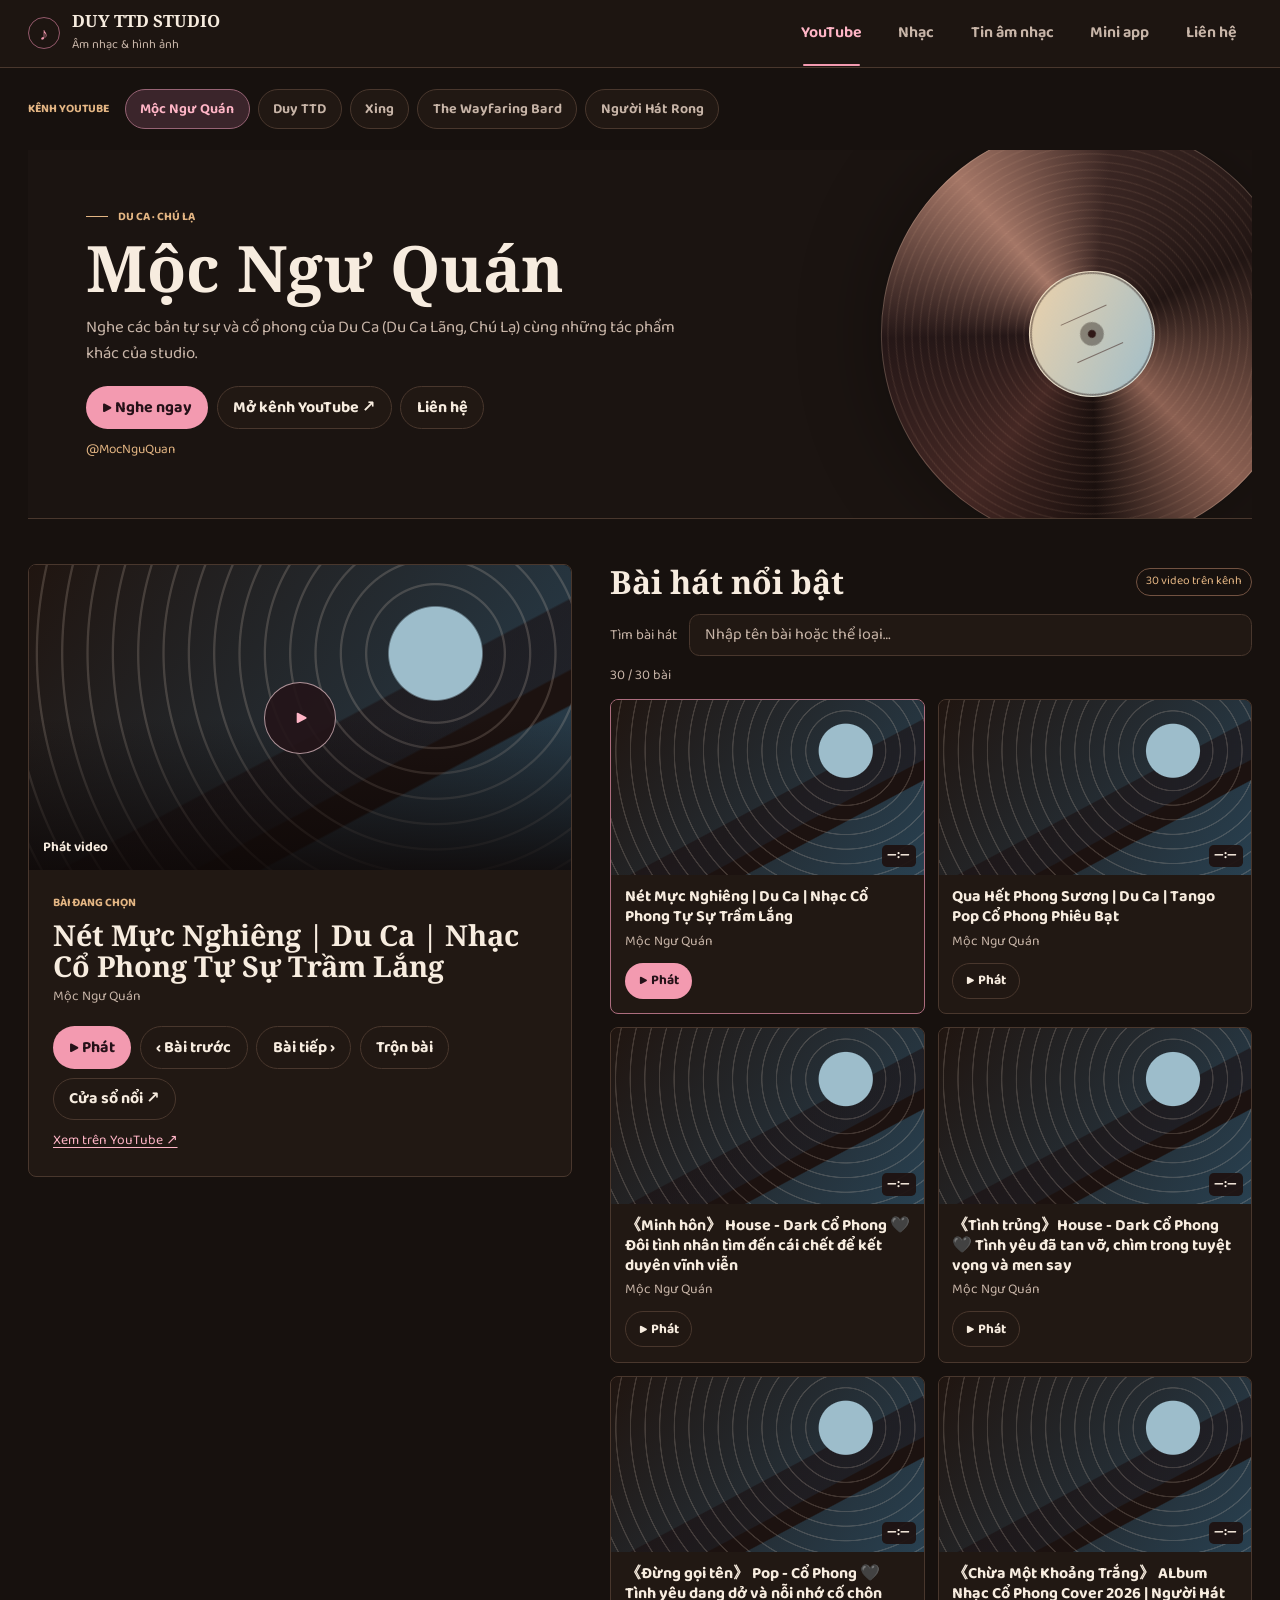
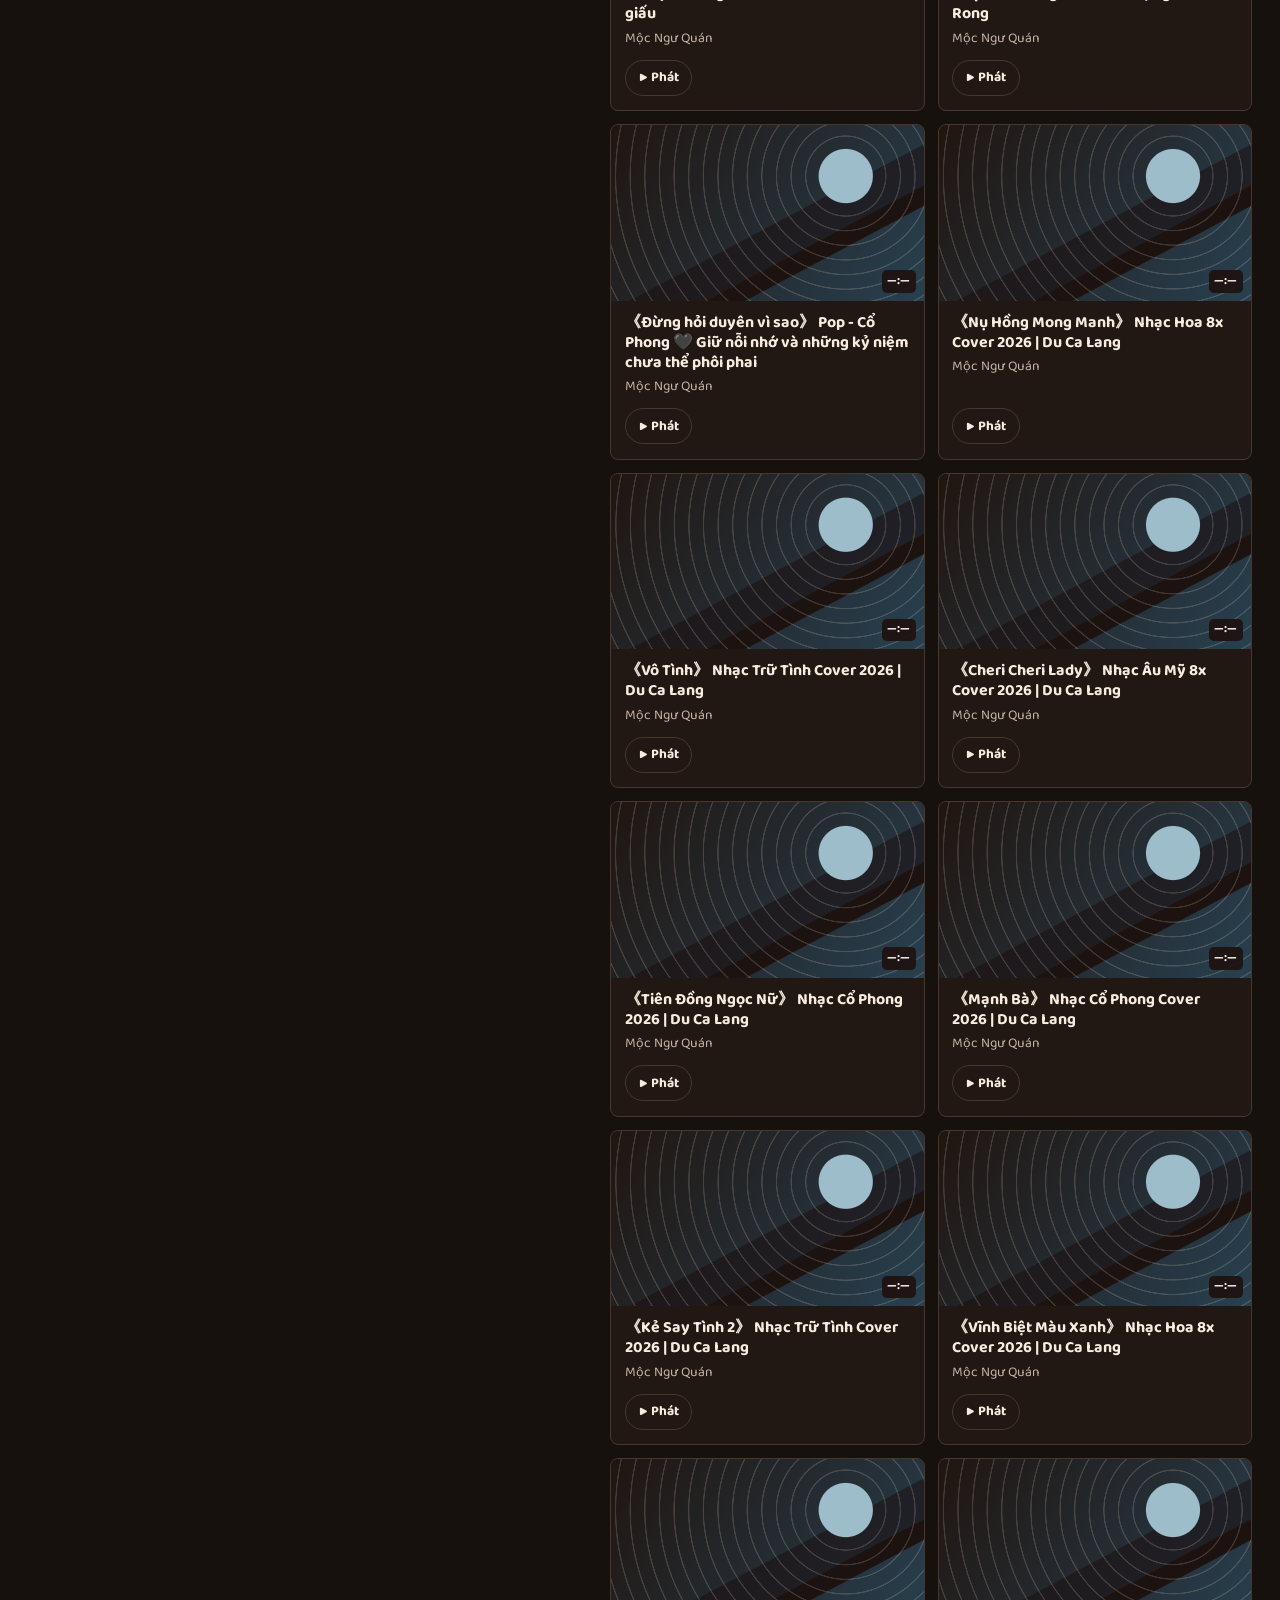
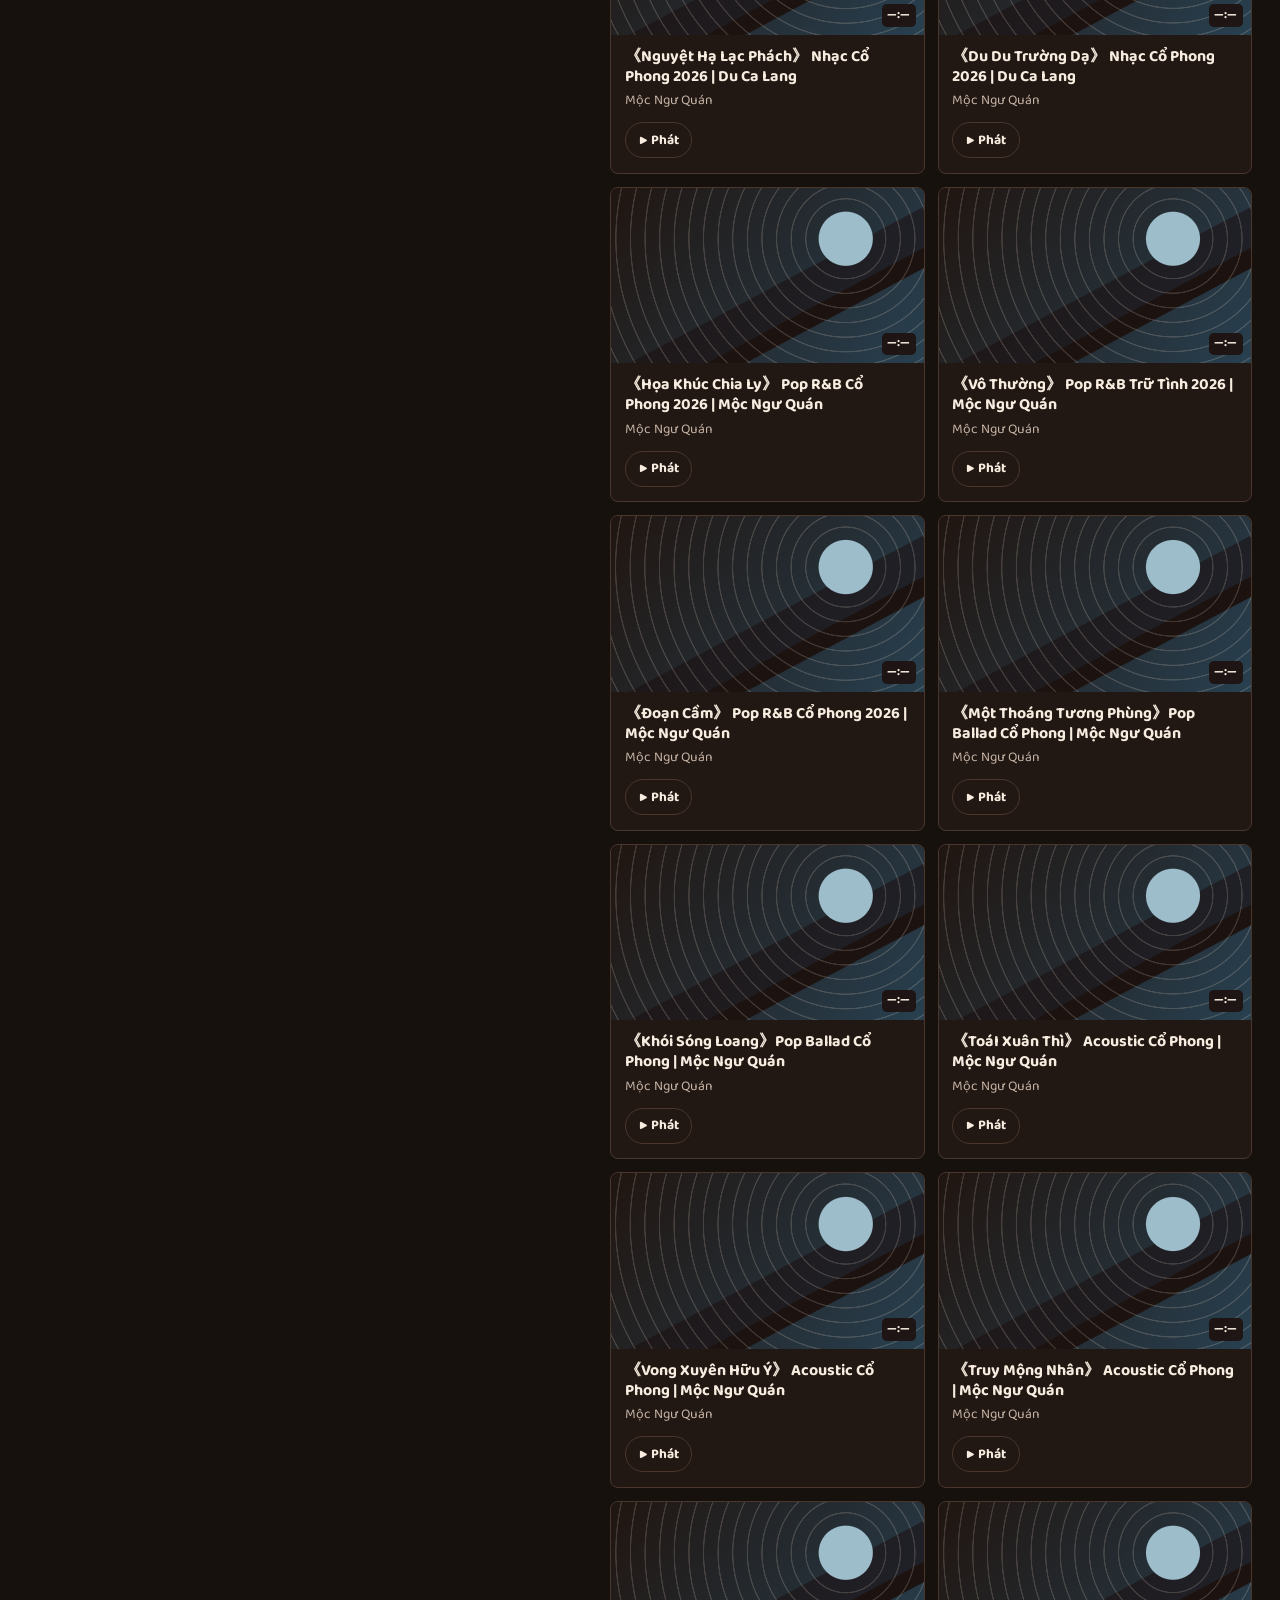
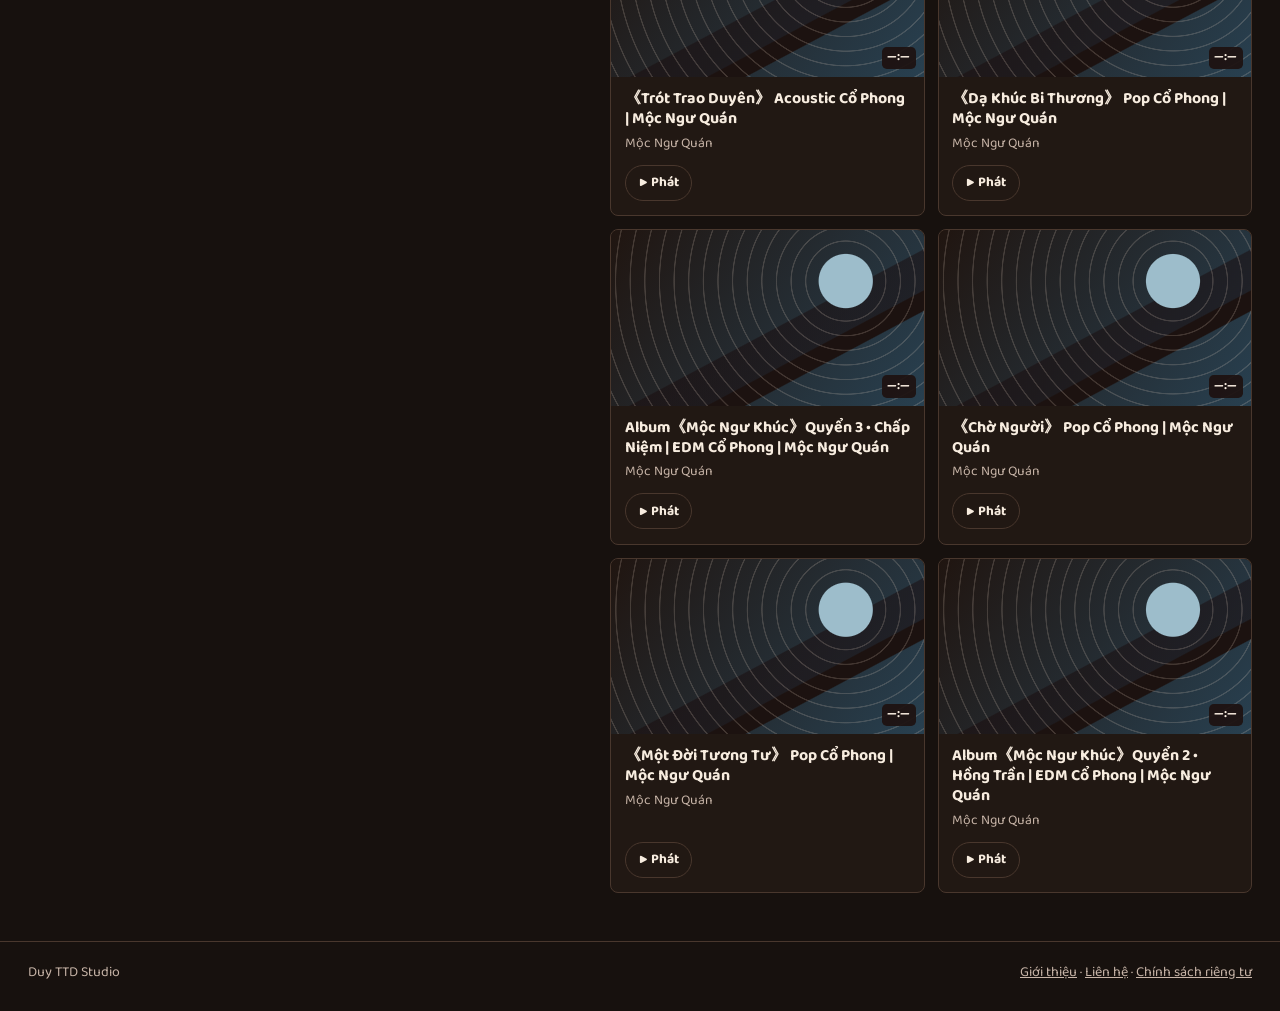
==== index.html @ a4f62220 "Đồng bộ dữ liệu kênh 2026-11-23 10:31 (giờ VN)" ====
<!doctype html>
<html lang="vi">
<head>
  <meta charset="utf-8">
  <meta name="viewport" content="width=device-width, initial-scale=1">
  <meta name="description" content="Nghe nhạc và khám phá các kênh YouTube của Duy TTD Studio.">
  <meta property="og:title" content="Duy TTD Studio — Nghe nhạc &amp; xem MV">
  <meta property="og:description" content="Xưởng nhạc độc lập Việt Nam. Thưởng thức MV từ 5 kênh của Duy TTD Studio.">
  <meta property="og:type" content="website">
  <meta property="og:image" content="https://i.ytimg.com/vi/3l5bYrC7V38/hqdefault.jpg">
  <meta name="twitter:card" content="summary_large_image">
  <title>Duy TTD Studio — Nghe nhạc &amp; xem MV</title>
  <link rel="icon" href="./favicon.svg" type="image/svg+xml">
  <link rel="preconnect" href="https://fonts.googleapis.com">
  <link rel="stylesheet" href="https://fonts.googleapis.com/css2?family=Baloo+2:wght@400;600;700&display=swap">
  <link rel="stylesheet" href="./style.css">
  <script src="./app.js" defer></script>
</head>
<body>
  <header class="site-header">
    <div class="shell">
      <div class="masthead">
        <div class="brand">
          <span class="brand-mark" aria-hidden="true">♪</span>
          <span>
            <span class="brand-name">DUY TTD STUDIO</span>
            <span class="masthead-label">Âm nhạc &amp; hình ảnh</span>
          </span>
        </div>
        <div class="tab-row primary-tabs" id="site-tabs" role="tablist" aria-label="Các mục của studio"></div>
      </div>
    </div>
  </header>

  <main class="shell" id="site-panels">
    <noscript>Bật JavaScript để chuyển mục và chọn bài hát.</noscript>
  </main>

  <footer class="site-footer">
    <div class="shell">
      <span>Duy TTD Studio</span>
      <nav aria-label="Thông tin studio">
        <a href="./gioi-thieu.html">Giới thiệu</a> ·
        <a href="./lien-he.html">Liên hệ</a> ·
        <a href="./chinh-sach-rieng-tu.html">Chính sách riêng tư</a>
      </nav>
    </div>
  </footer>

  <template id="youtube-page">
    <div class="channel-nav">
      <span class="channel-nav-label" aria-hidden="true">Kênh YouTube</span>
      <div class="tab-row channel-tabs" id="channel-tabs" role="tablist" aria-label="Kênh YouTube của studio"></div>
    </div>
    <section id="channel-panel" role="tabpanel" tabindex="0">
      <div class="channel-hero">
        <div>
          <p class="eyebrow" id="channel-style"></p>
          <h1 class="hero-title" id="channel-title"></h1>
          <p class="hero-copy" id="channel-description"></p>
          <div class="actions">
            <button class="button button-primary" type="button" id="listen-now">▶ Nghe ngay</button>
            <a class="button button-quiet" id="channel-link" target="_blank" rel="noopener noreferrer">Mở kênh YouTube ↗</a>
            <button class="button button-quiet" type="button" id="contact-action">Liên hệ</button>
          </div>
          <p class="hero-handle" id="channel-handle"></p>
        </div>
        <div class="hero-record" aria-hidden="true"><span></span><span></span></div>
      </div>

      <div class="listening-layout">
        <section class="player-column" aria-labelledby="selected-title">
          <div class="media-frame" id="player">
            <button class="media-cover" id="media-cover" type="button">
              <span class="cover-play" aria-hidden="true">▶</span>
              <span class="cover-caption"></span>
            </button>
            <iframe id="youtube-player" hidden title="Trình phát YouTube" allow="autoplay; encrypted-media; picture-in-picture; fullscreen" referrerpolicy="strict-origin-when-cross-origin" allowfullscreen></iframe>
          </div>
          <div class="selection">
            <p class="eyebrow">Bài đang chọn</p>
            <h2 id="selected-title" tabindex="-1"></h2>
            <p class="track-meta" id="selected-meta"></p>
            <div class="actions">
              <button class="button button-primary" type="button" id="play-track">▶ Phát</button>
              <button class="button button-quiet" type="button" id="previous-track">‹ Bài trước</button>
              <button class="button button-quiet" type="button" id="next-track">Bài tiếp ›</button>
              <button class="button button-quiet" type="button" id="shuffle-track">Trộn bài</button>
              <a class="button button-quiet" id="popup-track" target="_blank" rel="noopener">Cửa sổ nổi ↗</a>
            </div>
            <p class="player-status" id="player-status" role="status"></p>
            <a class="watch-link" id="watch-track" target="_blank" rel="noopener noreferrer">Xem trên YouTube ↗</a>
          </div>
        </section>

        <section class="library" aria-labelledby="library-title">
          <div class="library-heading">
            <h2 id="library-title">Bài hát nổi bật</h2>
            <span class="sample-pill" id="data-stamp">Video trên kênh</span>
          </div>
          <div class="search-box">
            <label for="song-search">Tìm bài hát</label>
            <input type="search" id="song-search" placeholder="Nhập tên bài hoặc thể loại…" autocomplete="off">
          </div>
          <p class="results-count" id="results-count" role="status"></p>
          <div class="track-grid" id="track-grid"></div>
        </section>
      </div>
    </section>
  </template>

  <template id="music-page">
    <p>Khám phá các bản thu và MV đã phát hành trên 5 kênh YouTube của studio.</p>
    <button class="button button-primary" type="button" data-open-youtube>Nghe nhạc và xem MV</button>
  </template>

  <!-- Sinh từ HANDLES và kenhTen bằng node web/demo/chay.cjs --cap-nhat-kenh. -->
  <script type="application/json" id="channel-data">
[
  {
    "id": "other",
    "handle": "@MocNguQuan",
    "name": "Mộc Ngư Quán"
  },
  {
    "id": "duy",
    "handle": "@Duy-TTD",
    "name": "Duy TTD"
  },
  {
    "id": "xing",
    "handle": "@Xing8424",
    "name": "Xing"
  },
  {
    "id": "en",
    "handle": "@TheWayfaringBardOfficial",
    "name": "The Wayfaring Bard"
  },
  {
    "id": "zh",
    "handle": "@NguoiHatRongOfficial",
    "name": "Người Hát Rong"
  }
]
</script>

  <script type="application/json" id="channel-details">
  {
    "channels": {
      "duy": {
        "style": "Tình ca · Cổ phong",
        "description": "Những bản tình ca tiếng Việt, từ pop ballad đến cổ phong, qua giọng hát của Duy TTD. Hình tượng kênh là một chàng trai nam trẻ tóc bạc.",
        "tone": "rose"
      },
      "xing": {
        "style": "Lo-fi · Nhạc chill",
        "description": "Một góc nghe nhạc nhẹ nhàng cùng Xing và chú cún đeo tai nghe, dành cho những lúc muốn chậm lại.",
        "tone": "sage"
      },
      "en": {
        "style": "Folk · Nhạc tiếng Anh",
        "description": "Những câu chuyện viễn du kể bằng nhạc folk và tiếng đàn mộc.",
        "tone": "gold"
      },
      "zh": {
        "style": "Cổ phong · Nhạc Hoa",
        "description": "Không gian nghe nhạc Hoa với âm hưởng cổ phong và chuyện người đi xa.",
        "tone": "violet"
      },
      "other": {
        "style": "Du Ca · Chú Lạ",
        "description": "Nghe các bản tự sự và cổ phong của Du Ca (Du Ca Lãng, Chú Lạ) cùng những tác phẩm khác của studio.",
        "tone": "blue"
      }
    }
  }
  </script>
  <!-- Bản mở trực tiếp; chay.cjs / tao-web.cjs --demo đồng bộ từ JSON khi phục vụ / dựng. -->
  <script type="application/json" id="public-video-data">
{
  "docLuc": "2026-11-23T03:30:26.672Z",
  "channels": [
    {
      "id": "other",
      "handle": "@MocNguQuan",
      "docLuc": "2026-11-23T03:30:26.672Z",
      "videos": [
        {
          "id": "3l5bYrC7V38",
          "tieuDe": "Nét Mực Nghiêng | Du Ca | Nhạc Cổ Phong Tự Sự Trầm Lắng",
          "thoiLuong": "",
          "anh": "https://i.ytimg.com/vi/3l5bYrC7V38/hqdefault.jpg"
        },
        {
          "id": "gtvYjwYs71Q",
          "tieuDe": "Qua Hết Phong Sương | Du Ca | Tango Pop Cổ Phong Phiêu Bạt",
          "thoiLuong": "",
          "anh": "https://i.ytimg.com/vi/gtvYjwYs71Q/hqdefault.jpg"
        },
        {
          "id": "kROzzp2h4Lk",
          "tieuDe": "《Minh hôn》  House - Dark Cổ Phong 🖤  Đôi tình nhân tìm đến cái chết để kết duyên vĩnh viễn",
          "thoiLuong": "",
          "anh": "https://i.ytimg.com/vi/kROzzp2h4Lk/hqdefault.jpg"
        },
        {
          "id": "WPNepkV8V5E",
          "tieuDe": "《Tình trủng》House - Dark Cổ Phong 🖤 Tình yêu đã tan vỡ, chìm trong tuyệt vọng và men say",
          "thoiLuong": "",
          "anh": "https://i.ytimg.com/vi/WPNepkV8V5E/hqdefault.jpg"
        },
        {
          "id": "Ga7dFXfP0rM",
          "tieuDe": "《Đừng gọi tên》 Pop - Cổ Phong 🖤 Tình yêu dang dở và nỗi nhớ cố chôn giấu",
          "thoiLuong": "",
          "anh": "https://i.ytimg.com/vi/Ga7dFXfP0rM/hqdefault.jpg"
        },
        {
          "id": "YKGIIuv0iI4",
          "tieuDe": "《Chừa Một Khoảng Trắng》 ALbum Nhạc Cổ Phong Cover  2026 | Người Hát Rong",
          "thoiLuong": "",
          "anh": "https://i.ytimg.com/vi/YKGIIuv0iI4/hqdefault.jpg"
        },
        {
          "id": "XahlwmTC58M",
          "tieuDe": "《Đừng hỏi duyên vì sao》 Pop - Cổ Phong 🖤 Giữ nỗi nhớ và những kỷ niệm chưa thể phôi phai",
          "thoiLuong": "",
          "anh": "https://i.ytimg.com/vi/XahlwmTC58M/hqdefault.jpg"
        },
        {
          "id": "rtF0kC1w6OE",
          "tieuDe": "《Nụ Hồng Mong Manh》 Nhạc Hoa 8x Cover 2026 | Du Ca Lang",
          "thoiLuong": "",
          "anh": "https://i.ytimg.com/vi/rtF0kC1w6OE/hqdefault.jpg"
        },
        {
          "id": "eo0mZsBpTrM",
          "tieuDe": "《Vô  Tình》 Nhạc Trữ Tình Cover 2026 | Du Ca Lang",
          "thoiLuong": "",
          "anh": "https://i.ytimg.com/vi/eo0mZsBpTrM/hqdefault.jpg"
        },
        {
          "id": "HVjk4I6nANE",
          "tieuDe": "《Cheri Cheri Lady》 Nhạc Âu Mỹ 8x Cover  2026 | Du Ca Lang",
          "thoiLuong": "",
          "anh": "https://i.ytimg.com/vi/HVjk4I6nANE/hqdefault.jpg"
        },
        {
          "id": "yyO95iFIDVc",
          "tieuDe": "《Tiên Đồng Ngọc Nữ》 Nhạc Cổ Phong 2026 | Du Ca Lang",
          "thoiLuong": "",
          "anh": "https://i.ytimg.com/vi/yyO95iFIDVc/hqdefault.jpg"
        },
        {
          "id": "-HThb7qZKts",
          "tieuDe": "《Mạnh  Bà》 Nhạc Cổ Phong Cover  2026 | Du Ca Lang",
          "thoiLuong": "",
          "anh": "https://i.ytimg.com/vi/-HThb7qZKts/hqdefault.jpg"
        },
        {
          "id": "_vNTr1thV4k",
          "tieuDe": "《Kẻ Say Tình 2》 Nhạc Trữ Tình Cover 2026 | Du Ca Lang",
          "thoiLuong": "",
          "anh": "https://i.ytimg.com/vi/_vNTr1thV4k/hqdefault.jpg"
        },
        {
          "id": "7jT-bP_AEMI",
          "tieuDe": "《Vĩnh Biệt  Màu Xanh》 Nhạc Hoa 8x Cover 2026 | Du Ca Lang",
          "thoiLuong": "",
          "anh": "https://i.ytimg.com/vi/7jT-bP_AEMI/hqdefault.jpg"
        },
        {
          "id": "WqST9agHafE",
          "tieuDe": "《Nguyệt Hạ Lạc Phách》 Nhạc Cổ Phong 2026 | Du Ca Lang",
          "thoiLuong": "",
          "anh": "https://i.ytimg.com/vi/WqST9agHafE/hqdefault.jpg"
        },
        {
          "id": "HRupff2LboA",
          "tieuDe": "《Du Du Trường  Dạ》 Nhạc Cổ Phong 2026 | Du Ca Lang",
          "thoiLuong": "",
          "anh": "https://i.ytimg.com/vi/HRupff2LboA/hqdefault.jpg"
        },
        {
          "id": "7xKfb8N5jIk",
          "tieuDe": "《Họa Khúc Chia Ly》 Pop R&B Cổ Phong 2026 | Mộc Ngư Quán",
          "thoiLuong": "",
          "anh": "https://i.ytimg.com/vi/7xKfb8N5jIk/hqdefault.jpg"
        },
        {
          "id": "jwylR-NAuY0",
          "tieuDe": "《Vô Thường》 Pop R&B Trữ Tình 2026 | Mộc Ngư Quán",
          "thoiLuong": "",
          "anh": "https://i.ytimg.com/vi/jwylR-NAuY0/hqdefault.jpg"
        },
        {
          "id": "x3pp4Z5EmJQ",
          "tieuDe": "《Đoạn Cầm》 Pop R&B Cổ Phong 2026 | Mộc Ngư Quán",
          "thoiLuong": "",
          "anh": "https://i.ytimg.com/vi/x3pp4Z5EmJQ/hqdefault.jpg"
        },
        {
          "id": "ZGpi1aGCPDg",
          "tieuDe": "《Một Thoáng Tương Phùng》Pop Ballad Cổ Phong | Mộc Ngư Quán",
          "thoiLuong": "",
          "anh": "https://i.ytimg.com/vi/ZGpi1aGCPDg/hqdefault.jpg"
        },
        {
          "id": "ToKQbRidmBc",
          "tieuDe": "《Khói Sóng Loang》Pop Ballad Cổ Phong | Mộc Ngư Quán",
          "thoiLuong": "",
          "anh": "https://i.ytimg.com/vi/ToKQbRidmBc/hqdefault.jpg"
        },
        {
          "id": "5qDnEIY92jw",
          "tieuDe": "《ToáI Xuân Thì》 Acoustic Cổ Phong | Mộc Ngư Quán",
          "thoiLuong": "",
          "anh": "https://i.ytimg.com/vi/5qDnEIY92jw/hqdefault.jpg"
        },
        {
          "id": "nEc52LrcAhk",
          "tieuDe": "《Vong Xuyên Hữu Ý》 Acoustic Cổ Phong | Mộc Ngư Quán",
          "thoiLuong": "",
          "anh": "https://i.ytimg.com/vi/nEc52LrcAhk/hqdefault.jpg"
        },
        {
          "id": "pKOqWVHF9iI",
          "tieuDe": "《Truy Mộng Nhân》 Acoustic Cổ Phong | Mộc Ngư Quán",
          "thoiLuong": "",
          "anh": "https://i.ytimg.com/vi/pKOqWVHF9iI/hqdefault.jpg"
        },
        {
          "id": "WG3Q6GSGOAc",
          "tieuDe": "《Trót Trao Duyên》 Acoustic Cổ Phong | Mộc Ngư Quán",
          "thoiLuong": "",
          "anh": "https://i.ytimg.com/vi/WG3Q6GSGOAc/hqdefault.jpg"
        },
        {
          "id": "-2qJ_uhuLqQ",
          "tieuDe": "《Dạ Khúc Bi Thương》 Pop Cổ Phong | Mộc Ngư Quán",
          "thoiLuong": "",
          "anh": "https://i.ytimg.com/vi/-2qJ_uhuLqQ/hqdefault.jpg"
        },
        {
          "id": "HI7m4AnM0AM",
          "tieuDe": "Album《Mộc Ngư Khúc》Quyển 3 • Chấp Niệm | EDM Cổ Phong | Mộc Ngư Quán",
          "thoiLuong": "",
          "anh": "https://i.ytimg.com/vi/HI7m4AnM0AM/hqdefault.jpg"
        },
        {
          "id": "HblJ7PPJuz4",
          "tieuDe": "《Chờ Người》 Pop Cổ Phong | Mộc Ngư Quán",
          "thoiLuong": "",
          "anh": "https://i.ytimg.com/vi/HblJ7PPJuz4/hqdefault.jpg"
        },
        {
          "id": "yE_Ac-0Mat4",
          "tieuDe": "《Một Đời Tương Tư》 Pop Cổ Phong | Mộc Ngư Quán",
          "thoiLuong": "",
          "anh": "https://i.ytimg.com/vi/yE_Ac-0Mat4/hqdefault.jpg"
        },
        {
          "id": "_icZM-eODzg",
          "tieuDe": "Album《Mộc Ngư Khúc》Quyển 2 • Hồng Trần | EDM Cổ Phong | Mộc Ngư Quán",
          "thoiLuong": "",
          "anh": "https://i.ytimg.com/vi/_icZM-eODzg/hqdefault.jpg"
        }
      ]
    },
    {
      "id": "duy",
      "handle": "@Duy-TTD",
      "docLuc": "2026-11-23T03:30:26.672Z",
      "videos": [
        {
          "id": "4a-3WC03OZc",
          "tieuDe": "Thư Chưa Gửi | Duy TTD | Official Pop Ballad MV Buồn Dang Dở",
          "thoiLuong": "",
          "anh": "https://i.ytimg.com/vi/4a-3WC03OZc/hqdefault.jpg"
        },
        {
          "id": "qG8MVYktLM8",
          "tieuDe": "《Nếu Mai Này Gặp Lại》🥀 Duy TTD",
          "thoiLuong": "",
          "anh": "https://i.ytimg.com/vi/qG8MVYktLM8/hqdefault.jpg"
        },
        {
          "id": "QoJZkz_YOvU",
          "tieuDe": "《Ai soi được lòng ai》 🪷 Áo hoa sang trọng có che được lòng đau 🥀 Duy TTD",
          "thoiLuong": "",
          "anh": "https://i.ytimg.com/vi/QoJZkz_YOvU/hqdefault.jpg"
        },
        {
          "id": "dxtuLn8CU4E",
          "tieuDe": "《Nước qua cầu》🪷 Nước qua cầu chẳng quay đầu -  Bến còn đây ai đợi nhau 🥀 Duy TTD",
          "thoiLuong": "",
          "anh": "https://i.ytimg.com/vi/dxtuLn8CU4E/hqdefault.jpg"
        }
      ]
    },
    {
      "id": "xing",
      "handle": "@Xing8424",
      "docLuc": "2026-11-23T03:30:26.672Z",
      "videos": [
        {
          "id": "OPs2hodaVVU",
          "tieuDe": "Đời ơi kệ nhé | Xing  🌸 Hôm nay còn nắng cứ sống cho mình",
          "thoiLuong": "",
          "anh": "https://i.ytimg.com/vi/OPs2hodaVVU/hqdefault.jpg"
        },
        {
          "id": "CQQ7m18c_58",
          "tieuDe": "Chuyệm cũ qua rồi | Xing  🌸 Chuyện cũ qua rồi thôi cứ để qua",
          "thoiLuong": "",
          "anh": "https://i.ytimg.com/vi/CQQ7m18c_58/hqdefault.jpg"
        },
        {
          "id": "r67jr5hEovI",
          "tieuDe": "Chẳng cần giống ai | Xing🎶 (Lyrics video) 🌸 Ta chẳng cần giống ai chẳng cần giống ai",
          "thoiLuong": "",
          "anh": "https://i.ytimg.com/vi/r67jr5hEovI/hqdefault.jpg"
        },
        {
          "id": "Qgnri6RCa7s",
          "tieuDe": "Mặc gió đưa đi  | Xing🎶 (Lyrics video) 🌸 Thôi thì mặc gió đưa đi đưa đi",
          "thoiLuong": "",
          "anh": "https://i.ytimg.com/vi/Qgnri6RCa7s/hqdefault.jpg"
        }
      ]
    },
    {
      "id": "en",
      "handle": "@TheWayfaringBardOfficial",
      "docLuc": "2026-11-23T03:30:26.672Z",
      "videos": [
        {
          "id": "PmJZ0oKZwNA",
          "tieuDe": "The Wayfaring Bard - A Cowboy's Wedding Ring",
          "thoiLuong": "",
          "anh": "https://i.ytimg.com/vi/PmJZ0oKZwNA/hqdefault.jpg"
        },
        {
          "id": "YTxusCIcnew",
          "tieuDe": "After the Lights Go Down - Songs for Quiet Nights and Old Memories | The Wayfaring Bard",
          "thoiLuong": "",
          "anh": "https://i.ytimg.com/vi/YTxusCIcnew/hqdefault.jpg"
        },
        {
          "id": "2sGXWq50dJY",
          "tieuDe": "Where the Highway Turns to Gold - Roads, Memories and New Beginnings | The Wayfaring Bard",
          "thoiLuong": "",
          "anh": "https://i.ytimg.com/vi/2sGXWq50dJY/hqdefault.jpg"
        }
      ]
    },
    {
      "id": "zh",
      "handle": "@NguoiHatRongOfficial",
      "docLuc": "2026-11-23T03:30:26.672Z",
      "videos": [
        {
          "id": "prN4omJj_lc",
          "tieuDe": "《Chừa một khoảng trắng》Album Nhân sinh và Tình đời 2026 | Người Hát Rong",
          "thoiLuong": "",
          "anh": "https://i.ytimg.com/vi/prN4omJj_lc/hqdefault.jpg"
        },
        {
          "id": "DJT-x04CUdc",
          "tieuDe": "《Tiếng mưa rơi》Nhạc cổ phong suy 2026 | Người Hát Rong",
          "thoiLuong": "",
          "anh": "https://i.ytimg.com/vi/DJT-x04CUdc/hqdefault.jpg"
        },
        {
          "id": "vjz4xad-Ces",
          "tieuDe": "《Nước qua cầu》Nhạc cổ phong suy 2026 | Người Hát Rong",
          "thoiLuong": "",
          "anh": "https://i.ytimg.com/vi/vjz4xad-Ces/hqdefault.jpg"
        },
        {
          "id": "VQG3ermzRw8",
          "tieuDe": "《Đừng hỏi duyên vì sao》Nhạc cổ phong suy 2026 | Người Hát Rong",
          "thoiLuong": "",
          "anh": "https://i.ytimg.com/vi/VQG3ermzRw8/hqdefault.jpg"
        },
        {
          "id": "mwR1Gp-CMoQ",
          "tieuDe": "《Tàn Hương》Nhạc cổ phong suy 2026 | Người Hát Rong",
          "thoiLuong": "",
          "anh": "https://i.ytimg.com/vi/mwR1Gp-CMoQ/hqdefault.jpg"
        }
      ]
    }
  ]
}
</script>
  <script type="application/json" id="site-config">
{
  "publicEmail": "contact@duyttdstudio.io.vn",
  "siteUrl": "https://duyttdstudio.io.vn"
}
</script>
</body>
</html>
---- style.css ----
/* Duy TTD Studio · phòng nghe */
/* 22/11: Georgia thiếu chữ Việt dấu chồng (ầ, ặ, ắ…) → vỡ dấu ở tiêu đề; Noto Serif đủ bộ tiếng Việt, nạp ở đây để mọi trang (cả trang thông tin) đều có. */
@import url("https://fonts.googleapis.com/css2?family=Noto+Serif:wght@600;700&subset=vietnamese&display=swap");

:root {
  color-scheme: dark;
  --paper: #f7ecdf;
  --muted: #c8b5a8;
  --background: #17110e;
  --panel: #211813;
  --soft-panel: #2b201a;
  --line: #49372d;
  --pink: #f39ab0;
  --pink-light: #ffb5c6;
  --gold: #e3b583;
  --ink: #251118;
  --serif: "Noto Serif", Georgia, "Times New Roman", serif;
  --sans: "Baloo 2", "Segoe UI", system-ui, sans-serif;
  --tone: #d7869c;
  --tone-shadow: #4e243d;
}

[data-tone="gold"] { --tone: #dea264; --tone-shadow: #542d20; }
[data-tone="sage"] { --tone: #b2bd96; --tone-shadow: #293d2e; }
[data-tone="violet"] { --tone: #bb9fc9; --tone-shadow: #3e2a50; }
[data-tone="blue"] { --tone: #9dbdcb; --tone-shadow: #284050; }

*,
*::before,
*::after { box-sizing: border-box; }

[hidden] { display: none !important; }

body {
  display: flex;
  flex-direction: column;
  min-height: 100vh;
  margin: 0;
  min-width: 0;
  background: var(--background);
  color: var(--paper);
  font: 1rem/1.55 var(--sans);
}

h1, h2, h3, p { margin: 0; }
h1, h2 { font-family: var(--serif); line-height: 1.1; }
a { color: inherit; }
button, input { font: inherit; }
button { color: inherit; }
button:not(:disabled) { cursor: pointer; }

button:focus-visible,
a:focus-visible,
input:focus-visible,
[role="tabpanel"]:focus-visible {
  outline: 2px solid var(--pink-light);
  outline-offset: 4px;
}

.shell {
  width: min(calc(100% - 3.5rem), 80rem);
  margin-inline: auto;
}

main.shell { flex: 1; }

.site-header {
  background: #1d1511;
  border-bottom: 1px solid var(--line);
}

.masthead {
  display: flex;
  align-items: center;
  justify-content: space-between;
  gap: clamp(1rem, 4vw, 4rem);
  min-width: 0;
}

.brand {
  display: inline-flex;
  flex: 0 0 auto;
  gap: .75rem;
  align-items: center;
  width: fit-content;
  color: var(--paper);
  text-decoration: none;
}

.brand-mark {
  display: grid;
  place-items: center;
  flex: 0 0 2rem;
  width: 2rem;
  height: 2rem;
  border: 1px solid #94596b;
  border-radius: 50%;
  color: var(--pink);
  font: 700 1.1rem/1 var(--serif);
}

.brand-name {
  font: 700 1.05rem/1.1 var(--serif);
  letter-spacing: 0;
}

.masthead-label {
  display: block;
  color: var(--muted);
  font-size: .78rem;
}

.tab-row {
  display: flex;
  align-items: center;
  gap: .35rem;
  min-width: 0;
  overflow-x: auto;
  overscroll-behavior-inline: contain;
  scrollbar-width: thin;
  scrollbar-color: var(--line) transparent;
}

.tab-row [role="tab"] {
  flex: 0 0 auto;
  border: 1px solid transparent;
  background: none;
  color: var(--muted);
  font-weight: 650;
  white-space: nowrap;
}

.tab-row [role="tab"]:focus-visible { outline-offset: -4px; }
.tab-row [role="tab"]:hover { color: var(--paper); }

.primary-tabs [role="tab"] {
  position: relative;
  padding: 1.25rem .9rem;
}

.primary-tabs [aria-selected="true"] { color: var(--pink-light); }

.primary-tabs [aria-selected="true"]::after {
  position: absolute;
  inset: auto 18% 0;
  height: 2px;
  border-radius: 2px;
  background: var(--pink);
  content: "";
}

.channel-nav {
  display: flex;
  align-items: center;
  gap: .9rem 1rem;
  min-width: 0;
  padding-block: 1.2rem;
}

.channel-nav-label,
.eyebrow {
  color: var(--gold);
  font-weight: 700;
  font-size: .74rem;
  letter-spacing: 0;
  text-transform: uppercase;
}

.channel-nav-label { flex: 0 0 auto; }

.channel-tabs {
  gap: .5rem;
  padding-block: .15rem;
}

.channel-tabs [role="tab"] {
  padding: .48rem .9rem;
  border-color: var(--line);
  border-radius: 999px;
  background: var(--panel);
  font-size: .89rem;
}

.channel-tabs [aria-selected="true"] {
  border-color: #976374;
  color: var(--pink-light);
  background: #3b252b;
}

.channel-hero {
  position: relative;
  isolation: isolate;
  display: grid;
  align-items: center;
  min-height: 17rem;
  overflow: hidden;
  padding: clamp(1.5rem, 4.5vw, 4rem);
  border-bottom: 1px solid var(--line);
  background: #1b1411;
}

.channel-hero .eyebrow::before {
  display: inline-block;
  width: 1.4rem;
  height: 1px;
  margin-inline-end: .6rem;
  vertical-align: .25em;
  background: currentColor;
  content: "";
}

.hero-title {
  max-width: 16ch;
  margin-block: .45rem .7rem;
  color: var(--paper);
  font-size: 4rem;
  font-weight: 700;
  letter-spacing: 0;
  overflow-wrap: anywhere;
}

.hero-copy {
  max-width: min(37rem, 66%);
  color: var(--muted);
  font-size: 1.05rem;
  text-wrap: pretty;
}

.hero-handle {
  margin-top: .7rem;
  color: var(--gold);
  font-size: .84rem;
  overflow-wrap: anywhere;
}

.hero-record {
  position: absolute;
  z-index: -1;
  top: 50%;
  right: clamp(-4.5rem, -4vw, -1rem);
  width: clamp(16rem, 33vw, 29rem);
  aspect-ratio: 1;
  transform: translateY(-50%) rotate(-24deg);
  border: 1px solid rgb(255 224 197 / 22%);
  border-radius: 50%;
  background:
    repeating-radial-gradient(circle, transparent 0 3px, rgb(244 193 159 / 12%) 4px, transparent 5px 8px),
    conic-gradient(from 30deg, #3a2623, #211513 16%, #8b6052 36%, #1a100e 48%, #452824 59%, #251717 73%, #a47666 87%, #3a2623);
  box-shadow: 0 0 5rem rgb(7 4 3 / 35%);
  pointer-events: none;
}

.hero-record::before {
  position: absolute;
  inset: 35%;
  border: 1px solid rgb(255 239 216 / 55%);
  border-radius: 50%;
  background:
    radial-gradient(circle, #301917 0 4%, rgb(33 22 17 / 40%) 5% 13%, transparent 14% 68%, rgb(41 21 19 / 46%) 69% 70%, transparent 71%),
    linear-gradient(140deg, #efd2a9, var(--tone));
  content: "";
}

.hero-record span {
  position: absolute;
  left: 44%;
  width: 12%;
  height: 1px;
  background: rgb(56 27 23 / 50%);
}

.hero-record span:first-child { top: 45%; }
.hero-record span:last-child { bottom: 45%; }

.actions {
  display: flex;
  flex-wrap: wrap;
  align-items: center;
  gap: .55rem;
  margin-top: 1.2rem;
}

.button {
  display: inline-flex;
  align-items: center;
  justify-content: center;
  gap: .5em;
  min-height: 2.65rem;
  padding: .5rem .95rem;
  border: 1px solid var(--line);
  border-radius: 999px;
  background: var(--soft-panel);
  color: var(--paper);
  font-weight: 700;
  line-height: 1.25;
  text-align: center;
  text-decoration: none;
  transition: background-color .15s, border-color .15s;
}

.button:hover:not(:disabled) { border-color: #b0836e; }
.button-primary { border-color: transparent; background: var(--pink); color: var(--ink); }
.button-primary:hover:not(:disabled) { border-color: transparent; background: var(--pink-light); }
.button-quiet { background: var(--panel); }
.button-small { min-height: 2.25rem; padding: .38rem .8rem; font-size: .85rem; }
.button:disabled { opacity: .55; }

.listening-layout {
  display: grid;
  grid-template-columns: minmax(0, 1fr) minmax(0, 1.18fr);
  align-items: start;
  gap: clamp(1.5rem, 3vw, 2.75rem);
  margin-block: clamp(1.5rem, 4vw, 2.8rem) 3rem;
}

.player-column {
  min-width: 0;
  overflow: hidden;
  border: 1px solid var(--line);
  border-radius: 8px;
  background: var(--panel);
}

.media-frame {
  position: relative;
  aspect-ratio: 16 / 9;
  background: #130d0b;
}

.media-frame iframe,
.media-cover {
  position: absolute;
  inset: 0;
  width: 100%;
  height: 100%;
  border: 0;
}

.media-cover,
.track-art {
  isolation: isolate;
  overflow: hidden;
  background:
    radial-gradient(circle at 75% 29%, var(--tone) 0 10%, transparent 10.4%),
    repeating-radial-gradient(circle at 75% 29%, transparent 0 3.7%, rgb(252 229 210 / 17%) 3.9% 4.2%, transparent 4.4% 5.5%),
    linear-gradient(152deg, transparent 54%, rgb(25 12 13 / 52%) 54.4% 66%, #1c1210 66.4% 72%, transparent 72.4%),
    linear-gradient(125deg, #201510, var(--tone-shadow));
}

.media-cover {
  display: grid;
  place-items: center;
  padding: 0;
}

.media-cover:focus-visible { outline-offset: -5px; }

.media-cover img,
.track-art img {
  display: block;
  width: 100%;
  height: 100%;
  object-fit: cover;
}

.media-cover img {
  position: absolute;
  z-index: 0;
  inset: 0;
}

.media-cover::after {
  position: absolute;
  z-index: 1;
  inset: 0;
  background: linear-gradient(0deg, rgb(14 8 7 / 87%), transparent 50%);
  content: "";
}

.cover-play {
  position: relative;
  z-index: 2;
  display: grid;
  width: clamp(3rem, 6vw, 4.5rem);
  aspect-ratio: 1;
  place-items: center;
  padding-left: .13em;
  border: 1px solid rgb(255 220 226 / 64%);
  border-radius: 50%;
  background: #241419e8;
  color: var(--pink-light);
  font-size: 1.25rem;
}

.media-cover:hover:not(:disabled) .cover-play { background: var(--pink-light); color: var(--ink); }
.media-cover:disabled .cover-play { opacity: .55; }

.cover-caption {
  position: absolute;
  z-index: 2;
  right: .85rem;
  bottom: .72rem;
  left: .85rem;
  color: var(--paper);
  font-size: .86rem;
  font-weight: 650;
  text-align: left;
}

.selection { padding: clamp(1rem, 3vw, 1.5rem); }
.selection h2 { margin-block: .4rem .25rem; font-size: 1.8rem; }

.track-meta,
.results-count,
.player-status { color: var(--muted); font-size: .86rem; }
.player-status:not(:empty) { margin-top: .75rem; }

.watch-link {
  display: inline-block;
  margin-top: .6rem;
  color: var(--pink-light);
  font-size: .86rem;
  text-underline-offset: .2em;
}

.library { min-width: 0; }

.library-heading {
  display: flex;
  flex-wrap: wrap;
  align-items: center;
  justify-content: space-between;
  gap: .4rem .9rem;
  margin-bottom: .9rem;
}

.library-heading h2 { font-size: 2rem; }

.sample-pill {
  display: inline-flex;
  width: fit-content;
  padding: .22rem .55rem;
  border: 1px solid #725241;
  border-radius: 999px;
  color: var(--gold);
  font-size: .75rem;
}

.search-box {
  display: flex;
  align-items: center;
  flex-wrap: wrap;
  gap: .35rem .75rem;
}

.search-box label {
  color: var(--muted);
  font-size: .9rem;
}

.search-box input {
  flex: 1 1 14rem;
  min-width: 0;
  width: 100%;
  min-height: 2.65rem;
  padding: .5rem .9rem;
  border: 1px solid var(--line);
  border-radius: .65rem;
  background: var(--panel);
  color: var(--paper);
}

.search-box input::placeholder { color: var(--muted); }

.results-count { margin-block: .55rem .75rem; }

.track-grid {
  display: grid;
  grid-template-columns: repeat(2, minmax(0, 1fr));
  gap: .8rem;
}

.track-card {
  position: relative;
  display: flex;
  flex-direction: column;
  min-width: 0;
  overflow: hidden;
  border: 1px solid var(--line);
  border-radius: 8px;
  background: var(--panel);
}

.track-card.is-current { border-color: #ac6d7e; }

.track-art {
  position: relative;
  display: block;
  width: 100%;
  aspect-ratio: 16 / 9;
  object-fit: cover;
}

.track-duration {
  position: absolute;
  right: .5rem;
  bottom: .5rem;
  min-width: 2rem;
  padding: .1rem .35rem;
  border-radius: .3rem;
  background: #1e1211ec;
  color: var(--paper);
  font-size: .78rem;
  font-weight: 700;
  font-variant-numeric: tabular-nums;
  text-align: center;
}

.track-card > .track-duration { top: .5rem; bottom: auto; }

.track-body {
  display: flex;
  flex: 1;
  flex-direction: column;
  align-items: flex-start;
  padding: .75rem .85rem .9rem;
  gap: .22rem;
}

.track-body h3 {
  font-size: 1rem;
  font-weight: 700;
  line-height: 1.25;
  overflow-wrap: anywhere;
}

.track-body .track-meta { margin-bottom: .45rem; }
.track-body .button { margin-top: auto; }

.simple-panel {
  min-height: 19rem;
  margin-block: 1.2rem 3rem;
  padding-block: 1rem;
}

.simple-panel h1 { margin-block: .4rem .7rem; font-size: 3.25rem; }
.simple-panel p { max-width: 38rem; color: var(--muted); }
.simple-panel > .button { margin-top: 1.15rem; }

.local-sample {
  display: grid;
  gap: .8rem;
  max-width: 48rem;
  margin-block: 2rem;
  padding-top: 1.4rem;
  border-top: 1px solid var(--line);
}

.local-sample h2 { font-size: 2.25rem; }
.local-sample video { width: 100%; aspect-ratio: 16 / 9; border: 1px solid var(--line); border-radius: 8px; background: #0e0a08; }
.local-sample p:last-child { color: var(--muted); font-size: .9rem; }

.site-footer {
  padding-block: 1.2rem 1.75rem;
  border-top: 1px solid var(--line);
  color: var(--muted);
  font-size: .88rem;
}

.site-footer .shell { display: flex; justify-content: space-between; flex-wrap: wrap; gap: .3rem 1.4rem; }

@media (max-width: 54rem) {
  .masthead {
    flex-direction: column;
    align-items: stretch;
    gap: .3rem;
  }

  .brand { margin-top: .8rem; }
  .primary-tabs [role="tab"] { padding-block: .8rem; }
}

@media (max-width: 45rem) {
  .shell { width: calc(100% - 2rem); }
  .hero-title { font-size: 2.8rem; }
  .hero-copy { font-size: 1rem; }
  .simple-panel h1 { font-size: 2.7rem; }

  .channel-nav {
    flex-direction: column;
    align-items: stretch;
    gap: .45rem;
    padding-block: .85rem;
  }

  .channel-hero { min-height: 0; }
  .hero-copy { max-width: min(100%, 29rem); }
  .hero-record { top: 15%; right: -7rem; opacity: .24; }
  .listening-layout { grid-template-columns: minmax(0, 1fr); }
}

@media (max-width: 23rem) {
  .hero-title { font-size: 2.25rem; }
  .selection h2 { font-size: 1.5rem; }
  .library-heading h2 { font-size: 1.7rem; }
  .simple-panel h1 { font-size: 2.2rem; }
  .local-sample h2 { font-size: 1.75rem; }
}

@media (max-width: 23rem) {
  .track-grid { grid-template-columns: minmax(0, 1fr); }
  .actions .button { min-height: 2.5rem; padding-inline: .68rem; }
}

@media (prefers-reduced-motion: reduce) {
  *, *::before, *::after { transition: none !important; }
}
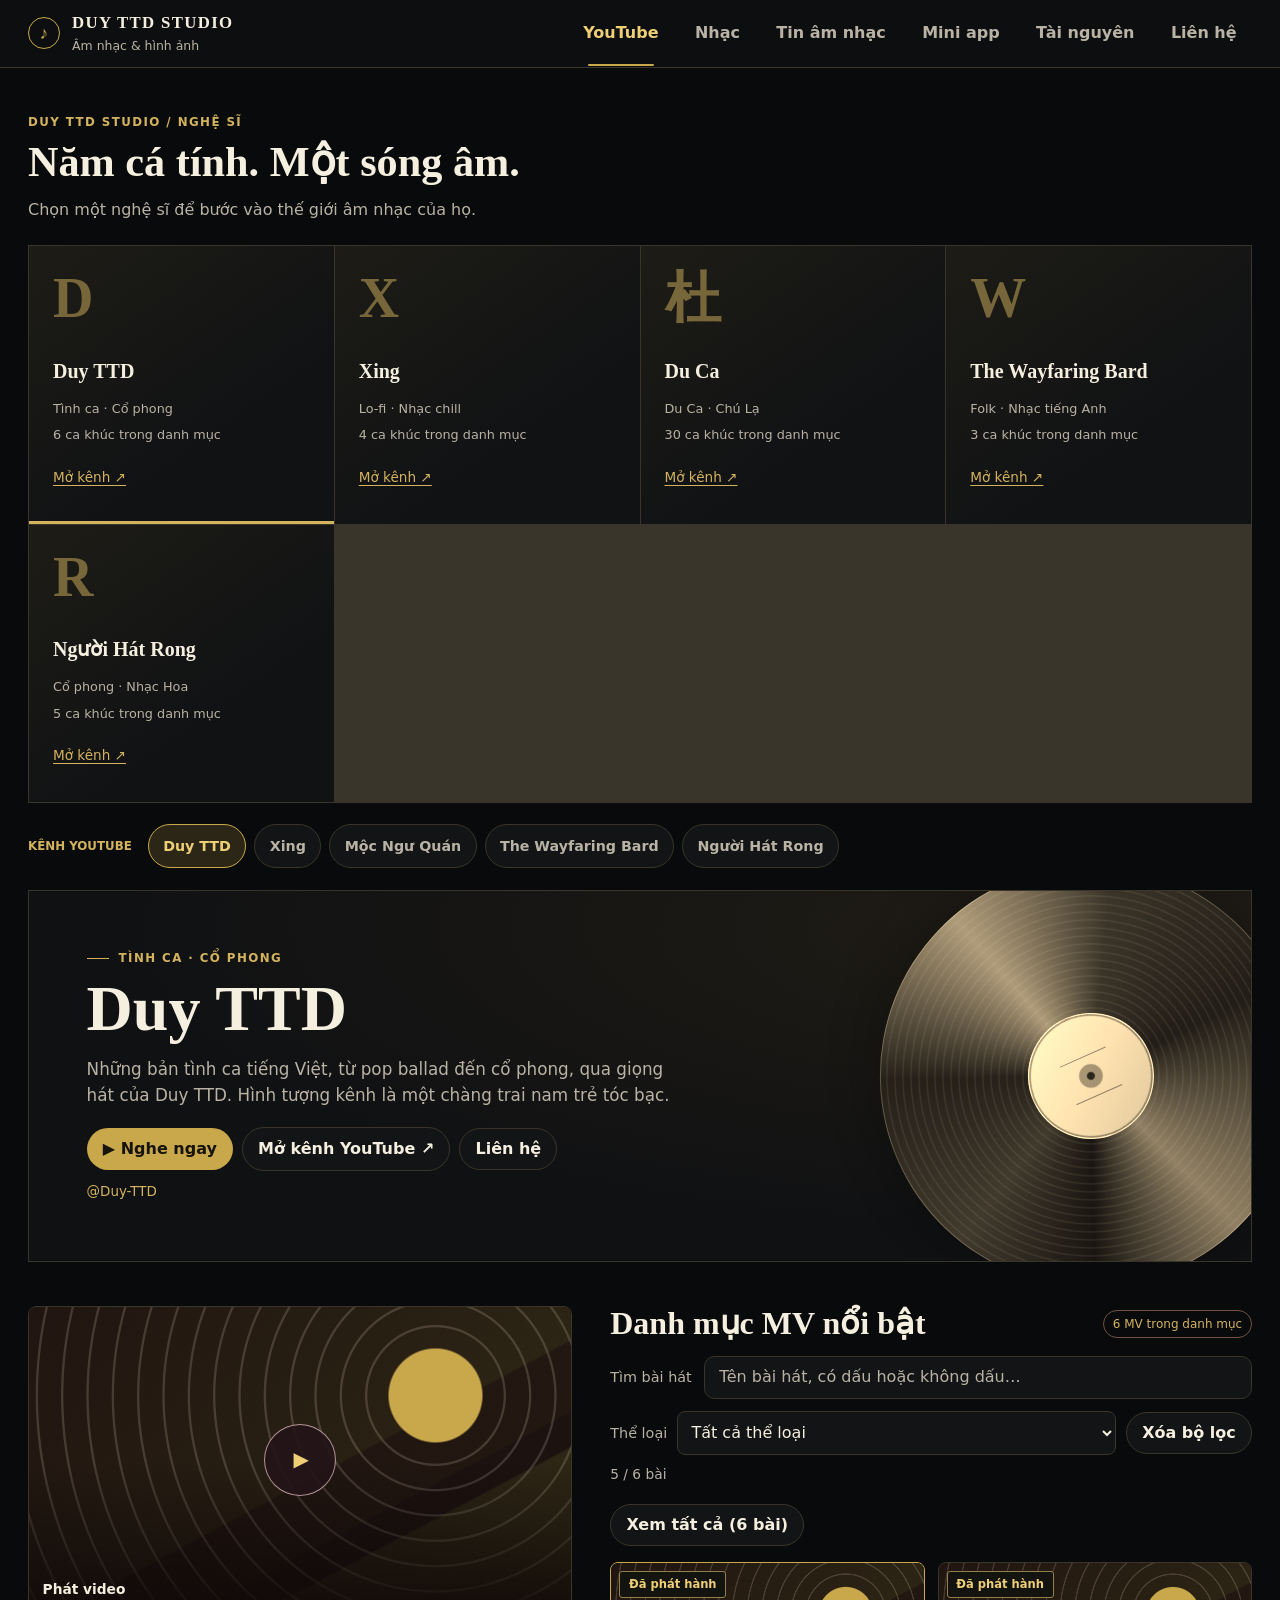
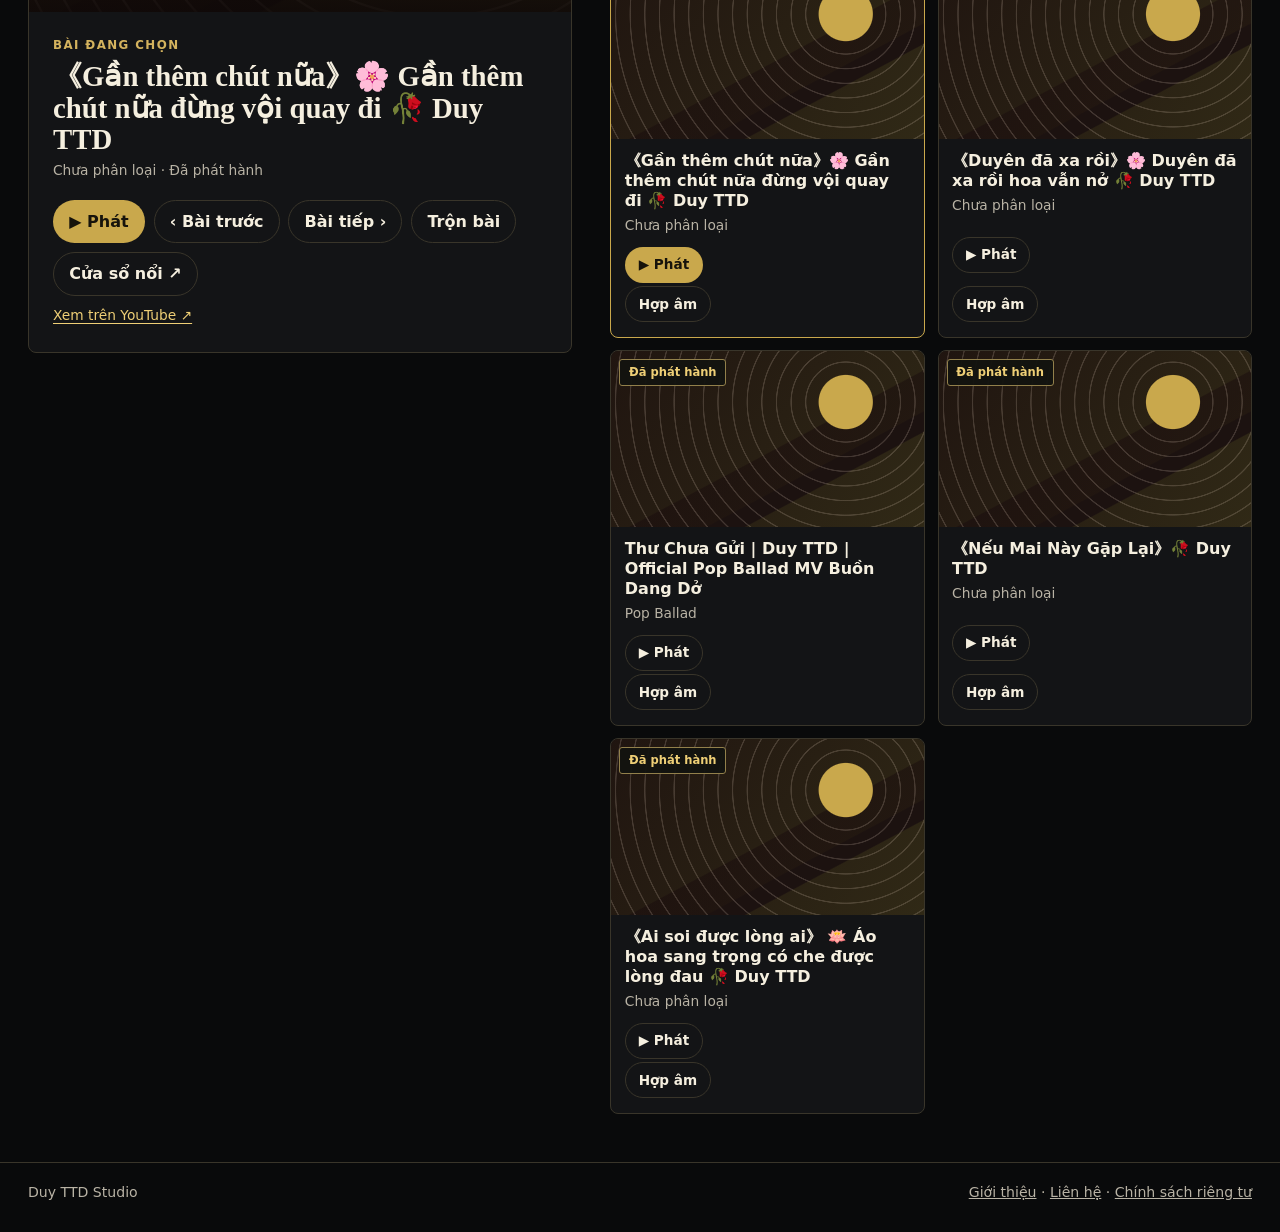
==== commit a14fb5c3: "Đồng bộ dữ liệu kênh 2026-11-25 18:57 (giờ VN)" ====
--- a/index.html
+++ b/index.html
@@ -11,10 +11,11 @@
   <meta name="twitter:card" content="summary_large_image">
   <title>Duy TTD Studio — Nghe nhạc &amp; xem MV</title>
   <link rel="icon" href="./favicon.svg" type="image/svg+xml">
-  <link rel="preconnect" href="https://fonts.googleapis.com">
-  <link rel="stylesheet" href="https://fonts.googleapis.com/css2?family=Baloo+2:wght@400;600;700&display=swap">
   <link rel="stylesheet" href="./style.css">
+  <link rel="stylesheet" href="motion.css">
+  <script src="./ky-am-web.js" defer></script>
   <script src="./app.js" defer></script>
+  <script defer src="motion.js"></script>
 </head>
 <body>
   <header class="site-header">
@@ -48,6 +49,10 @@
   </footer>
 
   <template id="youtube-page">
+    <section class="artist-section" aria-labelledby="artists-title">
+      <div class="section-heading"><p class="eyebrow">Duy TTD Studio / Nghệ sĩ</p><h2 id="artists-title">Năm cá tính. Một sóng âm.</h2><p>Chọn một nghệ sĩ để bước vào thế giới âm nhạc của họ.</p></div>
+      <div id="artist-grid" class="artist-grid"></div>
+    </section>
     <div class="channel-nav">
       <span class="channel-nav-label" aria-hidden="true">Kênh YouTube</span>
       <div class="tab-row channel-tabs" id="channel-tabs" role="tablist" aria-label="Kênh YouTube của studio"></div>
@@ -95,14 +100,16 @@
 
         <section class="library" aria-labelledby="library-title">
           <div class="library-heading">
-            <h2 id="library-title">Bài hát nổi bật</h2>
+            <h2 id="library-title">Danh mục MV nổi bật</h2>
             <span class="sample-pill" id="data-stamp">Video trên kênh</span>
           </div>
           <div class="search-box">
             <label for="song-search">Tìm bài hát</label>
-            <input type="search" id="song-search" placeholder="Nhập tên bài hoặc thể loại…" autocomplete="off">
+            <input type="search" id="song-search" placeholder="Tên bài hát, có dấu hoặc không dấu…" autocomplete="off">
           </div>
+          <div class="genre-box"><label for="genre-filter">Thể loại</label><select id="genre-filter"><option value="">Tất cả thể loại</option></select><button class="button button-quiet" id="clear-filters" type="button">Xóa bộ lọc</button></div>
           <p class="results-count" id="results-count" role="status"></p>
+          <button class="button button-quiet featured-toggle" id="featured-toggle" type="button" hidden></button>
           <div class="track-grid" id="track-grid"></div>
         </section>
       </div>
@@ -114,14 +121,114 @@
     <button class="button button-primary" type="button" data-open-youtube>Nghe nhạc và xem MV</button>
   </template>
 
+  <template id="apps-page">
+    <p class="mini-intro">Góc thực hành mỗi ngày · Đổi tông, thử phụ đề, bắt nhịp cho MV tiếp theo. Xử lý ngay trên máy của bạn.</p>
+    <div class="mini-grid">
+      <article class="mini-tool" aria-labelledby="mini-chord-title">
+        <p class="mini-number">01 / HÒA ÂM</p>
+        <h2 id="mini-chord-title">Tra cứu &amp; Dịch tông Hợp âm nhanh</h2>
+        <label for="mini-chord-search">Tìm tên bài hoặc ca sĩ trong kho ký âm</label>
+        <input id="mini-chord-search" type="search" placeholder="Gõ tên không dấu cũng được" maxlength="200">
+        <label for="mini-chord-song">Chọn bộ hợp âm</label>
+        <select id="mini-chord-song"></select>
+        <p id="mini-chord-info" class="mini-note" role="status"></p>
+        <label for="mini-chord-input">Hoặc dán vòng hợp âm của bạn</label>
+        <textarea id="mini-chord-input" rows="4" maxlength="50000" placeholder="Am | Fmaj7 | C/G | G7"></textarea>
+        <label for="mini-chord-shift">Dịch tông <output id="mini-shift-value">0 nửa cung</output></label>
+        <input id="mini-chord-shift" type="range" min="-6" max="6" step="1" value="0">
+        <label for="mini-chord-result">Hợp âm sau khi dịch</label>
+        <textarea id="mini-chord-result" rows="5" readonly></textarea>
+        <div class="actions"><button id="mini-chord-copy" class="button button-primary" type="button">Copy hợp âm</button><button id="mini-chord-reset" class="button button-quiet" type="button">Tông gốc</button></div>
+        <p id="mini-copy-status" role="status" class="mini-note"></p>
+      </article>
+      <article class="mini-tool" aria-labelledby="mini-karaoke-title">
+        <p class="mini-number">02 / PHỤ ĐỀ</p>
+        <h2 id="mini-karaoke-title">Thử chạy phụ đề Karaoke</h2>
+        <label for="mini-sub-file">Chọn hoặc kéo thả .srt / .ass vào ô bên dưới (tối đa 2 MB)</label>
+        <input id="mini-sub-file" type="file" accept=".srt,.ass">
+        <label for="mini-sub-input">Nội dung phụ đề</label>
+        <textarea id="mini-sub-input" rows="5" maxlength="2000000" placeholder="Dán phụ đề của bạn hoặc kéo thả file vào đây"></textarea>
+        <button id="mini-sub-load" class="button button-quiet" type="button">Nạp / kiểm tra phụ đề</button>
+        <p id="mini-sub-status" role="status" class="mini-note"></p>
+        <label for="mini-audio-file">Chọn nhạc trên máy</label>
+        <input id="mini-audio-file" type="file" accept="audio/*">
+        <audio id="mini-audio" controls preload="metadata"></audio>
+        <p id="mini-audio-status" role="status" class="mini-note">Nhạc và phụ đề chỉ được đọc cục bộ trong trình duyệt.</p>
+        <div class="karaoke-screen" aria-label="Xem thử khung hình 16:9"><div id="mini-karaoke-text">Nạp phụ đề, chọn nhạc rồi bấm phát.</div></div>
+        <p class="mini-note">SRT sáng theo câu; ASS hỗ trợ tô âm tiết với thẻ \k, \K, \kf, \ko. Kiểu chữ và hiệu ứng ASS khác được bỏ qua khi xem thử.</p>
+      </article>
+      <article class="mini-tool mini-tempo" aria-labelledby="mini-tempo-title">
+        <p class="mini-number">03 / NHỊP &amp; DỰNG</p>
+        <h2 id="mini-tempo-title">Tap Tempo &amp; Mốc cắt Trailer</h2>
+        <p>Bấm đều ít nhất hai nhịp theo nhạc. Nghỉ hơn 3 giây sẽ bắt đầu lượt mới.</p>
+        <div class="actions"><button id="mini-tap" type="button" class="button button-primary tap-pad">TAP · Bấm nhịp</button><button id="mini-tap-reset" type="button" class="button button-quiet">Đo lại</button><output id="mini-bpm" aria-live="polite">— BPM</output></div>
+        <label for="mini-bpm-input">BPM dùng để tính (có thể nhập tay: 20–400)</label>
+        <input id="mini-bpm-input" type="number" min="20" max="400" step="0.1" placeholder="120">
+        <div class="mini-fields"><div><label for="mini-song-duration">Độ dài bài (phút:giây hoặc số giây)</label><input id="mini-song-duration" type="text" placeholder="3:45" maxlength="16"></div><div><label for="mini-trailer-duration">Độ dài trailer</label><select id="mini-trailer-duration"><option value="15">15 giây</option><option value="20" selected>20 giây</option><option value="25">25 giây</option></select></div></div>
+        <p id="mini-trailer-status" role="status" class="mini-note"></p>
+        <ol id="mini-trailer-results"></ol>
+        <p class="mini-note">Mốc gợi ý tại 50%, 65%, 80% bài, căn theo ô nhịp 4/4 khi có BPM. Hãy nghe lại để chọn cao trào thật; công cụ không phân tích âm thanh. Khung dựng: 16:9 · 1920 × 1080.</p>
+      </article>
+      <article class="mini-tool mini-transcribe" aria-labelledby="mini-score-title">
+        <p class="mini-number">04 / KÝ ÂM &amp; HỢP ÂM DSP</p>
+        <h2 id="mini-score-title">Tạo Hợp âm &amp; Ký âm từ File Nhạc (Xuất PDF)</h2>
+        <label for="mini-score-file">Kéo thả hoặc chọn MP3, WAV, M4A, OGG, FLAC (tối đa 80 MiB)</label>
+        <input id="mini-score-file" type="file" accept=".mp3,.wav,.m4a,.ogg,.flac,audio/mpeg,audio/wav,audio/mp4,audio/ogg,audio/flac">
+        <p class="mini-note">Giải mã bằng Web Audio và phân tích trên thiết bị này; file không được tải lên máy chủ.</p>
+        <div class="mini-fields score-meta-fields">
+          <div><label for="mini-score-title-input">Tên bài</label><input id="mini-score-title-input" type="text" maxlength="160" placeholder="Tên bài nhạc"></div>
+          <div><label for="mini-score-author">Tác giả / Ca sĩ</label><input id="mini-score-author" type="text" maxlength="160" placeholder="Không bắt buộc"></div>
+        </div>
+        <label for="mini-score-transpose">Dịch tông <output id="mini-score-transpose-value">0 bán cung</output></label>
+        <input id="mini-score-transpose" type="range" min="-6" max="6" step="1" value="0">
+        <div class="actions"><button id="mini-score-analyze" class="button button-primary" type="button">🎵 Phân tích Hợp âm &amp; Ký âm</button></div>
+        <p id="mini-score-status" role="status" aria-live="polite" class="mini-note">Chọn file nhạc để bắt đầu.</p>
+        <section id="mini-score-results" class="score-results" aria-label="Kết quả phân tích" hidden>
+          <p id="mini-score-stats" class="score-stats"></p>
+          <h3>Vòng hợp âm theo ô nhịp</h3>
+          <div id="mini-score-chords" class="score-chords"></div>
+          <h3>Sơ đồ thế bấm Guitar</h3>
+          <div id="mini-score-diagrams" class="score-diagrams"></div>
+          <h3>Bản nhạc A4</h3>
+          <div id="mini-score-preview" class="score-preview"></div>
+          <div class="actions score-actions">
+            <button id="mini-score-pdf" class="button button-primary" type="button">⬇ Tải file PDF (A4)</button>
+            <button id="mini-score-print" class="button button-quiet" type="button">🖨 In bản nhạc</button>
+            <button id="mini-score-copy" class="button button-quiet" type="button">📋 Copy Hợp âm</button>
+          </div>
+        </section>
+      </article>
+    </div>
+    <aside class="mini-resource"><h2>Sẵn nhịp rồi, dựng hình thôi.</h2><p>Ghé Tài nguyên để lấy Prompt Video 5s · Skill AI · 3D Blender cho MV hôm nay.</p><button id="mini-open-resources" type="button" class="button button-primary">Khám phá Tài nguyên →</button></aside>
+  </template>
+
+  <template id="resources-page">
+    <div class="resource-toolbar" aria-label="Bộ lọc tài nguyên">
+      <div class="resource-kind-filters" role="group" aria-label="Nhóm tài nguyên">
+        <button class="button button-primary" type="button" data-resource-kind="all">Tất cả</button>
+        <button class="button button-quiet" type="button" data-resource-kind="prompt">Prompt Video 5s</button>
+        <button class="button button-quiet" type="button" data-resource-kind="skill">Skill AI</button>
+        <button class="button button-quiet" type="button" data-resource-kind="blender">3D Blender</button>
+      </div>
+      <div class="resource-price-filters" role="group" aria-label="Loại tài nguyên">
+        <button class="button button-quiet" type="button" data-resource-price="all">Tất cả</button>
+        <button class="button button-quiet" type="button" data-resource-price="free">Miễn phí</button>
+        <button class="button button-quiet" type="button" data-resource-price="pro">Pro</button>
+      </div>
+    </div>
+    <div id="resource-grid" class="resource-grid"></div>
+  </template>
+
+  <dialog id="chord-dialog" class="chord-dialog" aria-labelledby="chord-title">
+    <div class="chord-dialog-head"><div><p class="eyebrow">Ký âm studio</p><h2 id="chord-title">Hợp âm</h2></div><button class="button button-quiet" type="button" id="chord-close">Đóng</button></div>
+    <p id="chord-meta" class="track-meta"></p>
+    <div class="chord-controls" id="chord-controls"><button class="button button-quiet" type="button" id="chord-down">− 1</button><span id="chord-shift" aria-live="polite">Tông gốc</span><button class="button button-quiet" type="button" id="chord-up">+ 1</button><button class="button button-quiet" type="button" id="chord-reset">Đặt lại</button><button class="button button-primary" type="button" id="chord-copy">Copy hợp âm</button></div>
+    <div id="chord-body" class="chord-body"></div>
+  </dialog>
+
   <!-- Sinh từ HANDLES và kenhTen bằng node web/demo/chay.cjs --cap-nhat-kenh. -->
   <script type="application/json" id="channel-data">
 [
-  {
-    "id": "other",
-    "handle": "@MocNguQuan",
-    "name": "Mộc Ngư Quán"
-  },
   {
     "id": "duy",
     "handle": "@Duy-TTD",
@@ -131,6 +238,11 @@
     "id": "xing",
     "handle": "@Xing8424",
     "name": "Xing"
+  },
+  {
+    "id": "other",
+    "handle": "@MocNguQuan",
+    "name": "Mộc Ngư Quán"
   },
   {
     "id": "en",
@@ -179,320 +291,381 @@
   <!-- Bản mở trực tiếp; chay.cjs / tao-web.cjs --demo đồng bộ từ JSON khi phục vụ / dựng. -->
   <script type="application/json" id="public-video-data">
 {
-  "docLuc": "2026-11-23T03:30:26.672Z",
+  "docLuc": "2026-11-25T06:12:59.774Z",
   "channels": [
-    {
-      "id": "other",
-      "handle": "@MocNguQuan",
-      "docLuc": "2026-11-23T03:30:26.672Z",
-      "videos": [
-        {
-          "id": "3l5bYrC7V38",
-          "tieuDe": "Nét Mực Nghiêng | Du Ca | Nhạc Cổ Phong Tự Sự Trầm Lắng",
-          "thoiLuong": "",
-          "anh": "https://i.ytimg.com/vi/3l5bYrC7V38/hqdefault.jpg"
-        },
-        {
-          "id": "gtvYjwYs71Q",
-          "tieuDe": "Qua Hết Phong Sương | Du Ca | Tango Pop Cổ Phong Phiêu Bạt",
-          "thoiLuong": "",
-          "anh": "https://i.ytimg.com/vi/gtvYjwYs71Q/hqdefault.jpg"
-        },
-        {
-          "id": "kROzzp2h4Lk",
-          "tieuDe": "《Minh hôn》  House - Dark Cổ Phong 🖤  Đôi tình nhân tìm đến cái chết để kết duyên vĩnh viễn",
-          "thoiLuong": "",
-          "anh": "https://i.ytimg.com/vi/kROzzp2h4Lk/hqdefault.jpg"
-        },
-        {
-          "id": "WPNepkV8V5E",
-          "tieuDe": "《Tình trủng》House - Dark Cổ Phong 🖤 Tình yêu đã tan vỡ, chìm trong tuyệt vọng và men say",
-          "thoiLuong": "",
-          "anh": "https://i.ytimg.com/vi/WPNepkV8V5E/hqdefault.jpg"
-        },
-        {
-          "id": "Ga7dFXfP0rM",
-          "tieuDe": "《Đừng gọi tên》 Pop - Cổ Phong 🖤 Tình yêu dang dở và nỗi nhớ cố chôn giấu",
-          "thoiLuong": "",
-          "anh": "https://i.ytimg.com/vi/Ga7dFXfP0rM/hqdefault.jpg"
-        },
-        {
-          "id": "YKGIIuv0iI4",
-          "tieuDe": "《Chừa Một Khoảng Trắng》 ALbum Nhạc Cổ Phong Cover  2026 | Người Hát Rong",
-          "thoiLuong": "",
-          "anh": "https://i.ytimg.com/vi/YKGIIuv0iI4/hqdefault.jpg"
-        },
-        {
-          "id": "XahlwmTC58M",
-          "tieuDe": "《Đừng hỏi duyên vì sao》 Pop - Cổ Phong 🖤 Giữ nỗi nhớ và những kỷ niệm chưa thể phôi phai",
-          "thoiLuong": "",
-          "anh": "https://i.ytimg.com/vi/XahlwmTC58M/hqdefault.jpg"
-        },
-        {
-          "id": "rtF0kC1w6OE",
-          "tieuDe": "《Nụ Hồng Mong Manh》 Nhạc Hoa 8x Cover 2026 | Du Ca Lang",
-          "thoiLuong": "",
-          "anh": "https://i.ytimg.com/vi/rtF0kC1w6OE/hqdefault.jpg"
-        },
-        {
-          "id": "eo0mZsBpTrM",
-          "tieuDe": "《Vô  Tình》 Nhạc Trữ Tình Cover 2026 | Du Ca Lang",
-          "thoiLuong": "",
-          "anh": "https://i.ytimg.com/vi/eo0mZsBpTrM/hqdefault.jpg"
-        },
-        {
-          "id": "HVjk4I6nANE",
-          "tieuDe": "《Cheri Cheri Lady》 Nhạc Âu Mỹ 8x Cover  2026 | Du Ca Lang",
-          "thoiLuong": "",
-          "anh": "https://i.ytimg.com/vi/HVjk4I6nANE/hqdefault.jpg"
-        },
-        {
-          "id": "yyO95iFIDVc",
-          "tieuDe": "《Tiên Đồng Ngọc Nữ》 Nhạc Cổ Phong 2026 | Du Ca Lang",
-          "thoiLuong": "",
-          "anh": "https://i.ytimg.com/vi/yyO95iFIDVc/hqdefault.jpg"
-        },
-        {
-          "id": "-HThb7qZKts",
-          "tieuDe": "《Mạnh  Bà》 Nhạc Cổ Phong Cover  2026 | Du Ca Lang",
-          "thoiLuong": "",
-          "anh": "https://i.ytimg.com/vi/-HThb7qZKts/hqdefault.jpg"
-        },
-        {
-          "id": "_vNTr1thV4k",
-          "tieuDe": "《Kẻ Say Tình 2》 Nhạc Trữ Tình Cover 2026 | Du Ca Lang",
-          "thoiLuong": "",
-          "anh": "https://i.ytimg.com/vi/_vNTr1thV4k/hqdefault.jpg"
-        },
-        {
-          "id": "7jT-bP_AEMI",
-          "tieuDe": "《Vĩnh Biệt  Màu Xanh》 Nhạc Hoa 8x Cover 2026 | Du Ca Lang",
-          "thoiLuong": "",
-          "anh": "https://i.ytimg.com/vi/7jT-bP_AEMI/hqdefault.jpg"
-        },
-        {
-          "id": "WqST9agHafE",
-          "tieuDe": "《Nguyệt Hạ Lạc Phách》 Nhạc Cổ Phong 2026 | Du Ca Lang",
-          "thoiLuong": "",
-          "anh": "https://i.ytimg.com/vi/WqST9agHafE/hqdefault.jpg"
-        },
-        {
-          "id": "HRupff2LboA",
-          "tieuDe": "《Du Du Trường  Dạ》 Nhạc Cổ Phong 2026 | Du Ca Lang",
-          "thoiLuong": "",
-          "anh": "https://i.ytimg.com/vi/HRupff2LboA/hqdefault.jpg"
-        },
-        {
-          "id": "7xKfb8N5jIk",
-          "tieuDe": "《Họa Khúc Chia Ly》 Pop R&B Cổ Phong 2026 | Mộc Ngư Quán",
-          "thoiLuong": "",
-          "anh": "https://i.ytimg.com/vi/7xKfb8N5jIk/hqdefault.jpg"
-        },
-        {
-          "id": "jwylR-NAuY0",
-          "tieuDe": "《Vô Thường》 Pop R&B Trữ Tình 2026 | Mộc Ngư Quán",
-          "thoiLuong": "",
-          "anh": "https://i.ytimg.com/vi/jwylR-NAuY0/hqdefault.jpg"
-        },
-        {
-          "id": "x3pp4Z5EmJQ",
-          "tieuDe": "《Đoạn Cầm》 Pop R&B Cổ Phong 2026 | Mộc Ngư Quán",
-          "thoiLuong": "",
-          "anh": "https://i.ytimg.com/vi/x3pp4Z5EmJQ/hqdefault.jpg"
-        },
-        {
-          "id": "ZGpi1aGCPDg",
-          "tieuDe": "《Một Thoáng Tương Phùng》Pop Ballad Cổ Phong | Mộc Ngư Quán",
-          "thoiLuong": "",
-          "anh": "https://i.ytimg.com/vi/ZGpi1aGCPDg/hqdefault.jpg"
-        },
-        {
-          "id": "ToKQbRidmBc",
-          "tieuDe": "《Khói Sóng Loang》Pop Ballad Cổ Phong | Mộc Ngư Quán",
-          "thoiLuong": "",
-          "anh": "https://i.ytimg.com/vi/ToKQbRidmBc/hqdefault.jpg"
-        },
-        {
-          "id": "5qDnEIY92jw",
-          "tieuDe": "《ToáI Xuân Thì》 Acoustic Cổ Phong | Mộc Ngư Quán",
-          "thoiLuong": "",
-          "anh": "https://i.ytimg.com/vi/5qDnEIY92jw/hqdefault.jpg"
-        },
-        {
-          "id": "nEc52LrcAhk",
-          "tieuDe": "《Vong Xuyên Hữu Ý》 Acoustic Cổ Phong | Mộc Ngư Quán",
-          "thoiLuong": "",
-          "anh": "https://i.ytimg.com/vi/nEc52LrcAhk/hqdefault.jpg"
-        },
-        {
-          "id": "pKOqWVHF9iI",
-          "tieuDe": "《Truy Mộng Nhân》 Acoustic Cổ Phong | Mộc Ngư Quán",
-          "thoiLuong": "",
-          "anh": "https://i.ytimg.com/vi/pKOqWVHF9iI/hqdefault.jpg"
-        },
-        {
-          "id": "WG3Q6GSGOAc",
-          "tieuDe": "《Trót Trao Duyên》 Acoustic Cổ Phong | Mộc Ngư Quán",
-          "thoiLuong": "",
-          "anh": "https://i.ytimg.com/vi/WG3Q6GSGOAc/hqdefault.jpg"
-        },
-        {
-          "id": "-2qJ_uhuLqQ",
-          "tieuDe": "《Dạ Khúc Bi Thương》 Pop Cổ Phong | Mộc Ngư Quán",
-          "thoiLuong": "",
-          "anh": "https://i.ytimg.com/vi/-2qJ_uhuLqQ/hqdefault.jpg"
-        },
-        {
-          "id": "HI7m4AnM0AM",
-          "tieuDe": "Album《Mộc Ngư Khúc》Quyển 3 • Chấp Niệm | EDM Cổ Phong | Mộc Ngư Quán",
-          "thoiLuong": "",
-          "anh": "https://i.ytimg.com/vi/HI7m4AnM0AM/hqdefault.jpg"
-        },
-        {
-          "id": "HblJ7PPJuz4",
-          "tieuDe": "《Chờ Người》 Pop Cổ Phong | Mộc Ngư Quán",
-          "thoiLuong": "",
-          "anh": "https://i.ytimg.com/vi/HblJ7PPJuz4/hqdefault.jpg"
-        },
-        {
-          "id": "yE_Ac-0Mat4",
-          "tieuDe": "《Một Đời Tương Tư》 Pop Cổ Phong | Mộc Ngư Quán",
-          "thoiLuong": "",
-          "anh": "https://i.ytimg.com/vi/yE_Ac-0Mat4/hqdefault.jpg"
-        },
-        {
-          "id": "_icZM-eODzg",
-          "tieuDe": "Album《Mộc Ngư Khúc》Quyển 2 • Hồng Trần | EDM Cổ Phong | Mộc Ngư Quán",
-          "thoiLuong": "",
-          "anh": "https://i.ytimg.com/vi/_icZM-eODzg/hqdefault.jpg"
-        }
-      ]
-    },
     {
       "id": "duy",
       "handle": "@Duy-TTD",
-      "docLuc": "2026-11-23T03:30:26.672Z",
+      "docLuc": "2026-11-25T06:12:59.774Z",
       "videos": [
+        {
+          "id": "nO9bbyOmhnQ",
+          "tieuDe": "《Gần thêm chút nữa》🌸 Gần thêm chút nữa đừng vội quay đi 🥀 Duy TTD",
+          "thoiLuong": "",
+          "anh": "https://i.ytimg.com/vi/nO9bbyOmhnQ/hqdefault.jpg",
+          "theLoai": "Chưa phân loại"
+        },
+        {
+          "id": "dxPcPLQNqro",
+          "tieuDe": "《Duyên đã xa rồi》🌸 Duyên đã xa rồi hoa vẫn nở 🥀 Duy TTD",
+          "thoiLuong": "",
+          "anh": "https://i.ytimg.com/vi/dxPcPLQNqro/hqdefault.jpg",
+          "theLoai": "Chưa phân loại"
+        },
         {
           "id": "4a-3WC03OZc",
           "tieuDe": "Thư Chưa Gửi | Duy TTD | Official Pop Ballad MV Buồn Dang Dở",
           "thoiLuong": "",
-          "anh": "https://i.ytimg.com/vi/4a-3WC03OZc/hqdefault.jpg"
+          "anh": "https://i.ytimg.com/vi/4a-3WC03OZc/hqdefault.jpg",
+          "theLoai": "Pop Ballad"
         },
         {
           "id": "qG8MVYktLM8",
           "tieuDe": "《Nếu Mai Này Gặp Lại》🥀 Duy TTD",
           "thoiLuong": "",
-          "anh": "https://i.ytimg.com/vi/qG8MVYktLM8/hqdefault.jpg"
+          "anh": "https://i.ytimg.com/vi/qG8MVYktLM8/hqdefault.jpg",
+          "theLoai": "Chưa phân loại"
         },
         {
           "id": "QoJZkz_YOvU",
           "tieuDe": "《Ai soi được lòng ai》 🪷 Áo hoa sang trọng có che được lòng đau 🥀 Duy TTD",
           "thoiLuong": "",
-          "anh": "https://i.ytimg.com/vi/QoJZkz_YOvU/hqdefault.jpg"
+          "anh": "https://i.ytimg.com/vi/QoJZkz_YOvU/hqdefault.jpg",
+          "theLoai": "Chưa phân loại"
         },
         {
           "id": "dxtuLn8CU4E",
           "tieuDe": "《Nước qua cầu》🪷 Nước qua cầu chẳng quay đầu -  Bến còn đây ai đợi nhau 🥀 Duy TTD",
           "thoiLuong": "",
-          "anh": "https://i.ytimg.com/vi/dxtuLn8CU4E/hqdefault.jpg"
+          "anh": "https://i.ytimg.com/vi/dxtuLn8CU4E/hqdefault.jpg",
+          "theLoai": "Chưa phân loại"
         }
       ]
     },
     {
       "id": "xing",
       "handle": "@Xing8424",
-      "docLuc": "2026-11-23T03:30:26.672Z",
+      "docLuc": "2026-11-25T06:12:59.774Z",
       "videos": [
         {
           "id": "OPs2hodaVVU",
           "tieuDe": "Đời ơi kệ nhé | Xing  🌸 Hôm nay còn nắng cứ sống cho mình",
           "thoiLuong": "",
-          "anh": "https://i.ytimg.com/vi/OPs2hodaVVU/hqdefault.jpg"
+          "anh": "https://i.ytimg.com/vi/OPs2hodaVVU/hqdefault.jpg",
+          "theLoai": "Chưa phân loại"
         },
         {
           "id": "CQQ7m18c_58",
           "tieuDe": "Chuyệm cũ qua rồi | Xing  🌸 Chuyện cũ qua rồi thôi cứ để qua",
           "thoiLuong": "",
-          "anh": "https://i.ytimg.com/vi/CQQ7m18c_58/hqdefault.jpg"
+          "anh": "https://i.ytimg.com/vi/CQQ7m18c_58/hqdefault.jpg",
+          "theLoai": "Chưa phân loại"
         },
         {
           "id": "r67jr5hEovI",
           "tieuDe": "Chẳng cần giống ai | Xing🎶 (Lyrics video) 🌸 Ta chẳng cần giống ai chẳng cần giống ai",
           "thoiLuong": "",
-          "anh": "https://i.ytimg.com/vi/r67jr5hEovI/hqdefault.jpg"
+          "anh": "https://i.ytimg.com/vi/r67jr5hEovI/hqdefault.jpg",
+          "theLoai": "Chưa phân loại"
         },
         {
           "id": "Qgnri6RCa7s",
           "tieuDe": "Mặc gió đưa đi  | Xing🎶 (Lyrics video) 🌸 Thôi thì mặc gió đưa đi đưa đi",
           "thoiLuong": "",
-          "anh": "https://i.ytimg.com/vi/Qgnri6RCa7s/hqdefault.jpg"
+          "anh": "https://i.ytimg.com/vi/Qgnri6RCa7s/hqdefault.jpg",
+          "theLoai": "Chưa phân loại"
+        }
+      ]
+    },
+    {
+      "id": "other",
+      "handle": "@MocNguQuan",
+      "docLuc": "2026-11-25T06:12:59.774Z",
+      "videos": [
+        {
+          "id": "3l5bYrC7V38",
+          "tieuDe": "Nét Mực Nghiêng | Du Ca | Nhạc Cổ Phong Tự Sự Trầm Lắng",
+          "thoiLuong": "",
+          "anh": "https://i.ytimg.com/vi/3l5bYrC7V38/hqdefault.jpg",
+          "theLoai": "Cổ phong"
+        },
+        {
+          "id": "gtvYjwYs71Q",
+          "tieuDe": "Qua Hết Phong Sương | Du Ca | Tango Pop Cổ Phong Phiêu Bạt",
+          "thoiLuong": "",
+          "anh": "https://i.ytimg.com/vi/gtvYjwYs71Q/hqdefault.jpg",
+          "theLoai": "Cổ phong"
+        },
+        {
+          "id": "kROzzp2h4Lk",
+          "tieuDe": "《Minh hôn》  House - Dark Cổ Phong 🖤  Đôi tình nhân tìm đến cái chết để kết duyên vĩnh viễn",
+          "thoiLuong": "",
+          "anh": "https://i.ytimg.com/vi/kROzzp2h4Lk/hqdefault.jpg",
+          "theLoai": "Cổ phong"
+        },
+        {
+          "id": "WPNepkV8V5E",
+          "tieuDe": "《Tình trủng》House - Dark Cổ Phong 🖤 Tình yêu đã tan vỡ, chìm trong tuyệt vọng và men say",
+          "thoiLuong": "",
+          "anh": "https://i.ytimg.com/vi/WPNepkV8V5E/hqdefault.jpg",
+          "theLoai": "Cổ phong"
+        },
+        {
+          "id": "Ga7dFXfP0rM",
+          "tieuDe": "《Đừng gọi tên》 Pop - Cổ Phong 🖤 Tình yêu dang dở và nỗi nhớ cố chôn giấu",
+          "thoiLuong": "",
+          "anh": "https://i.ytimg.com/vi/Ga7dFXfP0rM/hqdefault.jpg",
+          "theLoai": "Cổ phong"
+        },
+        {
+          "id": "YKGIIuv0iI4",
+          "tieuDe": "《Chừa Một Khoảng Trắng》 ALbum Nhạc Cổ Phong Cover  2026 | Người Hát Rong",
+          "thoiLuong": "",
+          "anh": "https://i.ytimg.com/vi/YKGIIuv0iI4/hqdefault.jpg",
+          "theLoai": "Cổ phong"
+        },
+        {
+          "id": "XahlwmTC58M",
+          "tieuDe": "《Đừng hỏi duyên vì sao》 Pop - Cổ Phong 🖤 Giữ nỗi nhớ và những kỷ niệm chưa thể phôi phai",
+          "thoiLuong": "",
+          "anh": "https://i.ytimg.com/vi/XahlwmTC58M/hqdefault.jpg",
+          "theLoai": "Cổ phong"
+        },
+        {
+          "id": "rtF0kC1w6OE",
+          "tieuDe": "《Nụ Hồng Mong Manh》 Nhạc Hoa 8x Cover 2026 | Du Ca Lang",
+          "thoiLuong": "",
+          "anh": "https://i.ytimg.com/vi/rtF0kC1w6OE/hqdefault.jpg",
+          "theLoai": "Chưa phân loại"
+        },
+        {
+          "id": "eo0mZsBpTrM",
+          "tieuDe": "《Vô  Tình》 Nhạc Trữ Tình Cover 2026 | Du Ca Lang",
+          "thoiLuong": "",
+          "anh": "https://i.ytimg.com/vi/eo0mZsBpTrM/hqdefault.jpg",
+          "theLoai": "Chưa phân loại"
+        },
+        {
+          "id": "HVjk4I6nANE",
+          "tieuDe": "《Cheri Cheri Lady》 Nhạc Âu Mỹ 8x Cover  2026 | Du Ca Lang",
+          "thoiLuong": "",
+          "anh": "https://i.ytimg.com/vi/HVjk4I6nANE/hqdefault.jpg",
+          "theLoai": "Chưa phân loại"
+        },
+        {
+          "id": "yyO95iFIDVc",
+          "tieuDe": "《Tiên Đồng Ngọc Nữ》 Nhạc Cổ Phong 2026 | Du Ca Lang",
+          "thoiLuong": "",
+          "anh": "https://i.ytimg.com/vi/yyO95iFIDVc/hqdefault.jpg",
+          "theLoai": "Cổ phong"
+        },
+        {
+          "id": "-HThb7qZKts",
+          "tieuDe": "《Mạnh  Bà》 Nhạc Cổ Phong Cover  2026 | Du Ca Lang",
+          "thoiLuong": "",
+          "anh": "https://i.ytimg.com/vi/-HThb7qZKts/hqdefault.jpg",
+          "theLoai": "Cổ phong"
+        },
+        {
+          "id": "_vNTr1thV4k",
+          "tieuDe": "《Kẻ Say Tình 2》 Nhạc Trữ Tình Cover 2026 | Du Ca Lang",
+          "thoiLuong": "",
+          "anh": "https://i.ytimg.com/vi/_vNTr1thV4k/hqdefault.jpg",
+          "theLoai": "Chưa phân loại"
+        },
+        {
+          "id": "7jT-bP_AEMI",
+          "tieuDe": "《Vĩnh Biệt  Màu Xanh》 Nhạc Hoa 8x Cover 2026 | Du Ca Lang",
+          "thoiLuong": "",
+          "anh": "https://i.ytimg.com/vi/7jT-bP_AEMI/hqdefault.jpg",
+          "theLoai": "Chưa phân loại"
+        },
+        {
+          "id": "WqST9agHafE",
+          "tieuDe": "《Nguyệt Hạ Lạc Phách》 Nhạc Cổ Phong 2026 | Du Ca Lang",
+          "thoiLuong": "",
+          "anh": "https://i.ytimg.com/vi/WqST9agHafE/hqdefault.jpg",
+          "theLoai": "Cổ phong"
+        },
+        {
+          "id": "HRupff2LboA",
+          "tieuDe": "《Du Du Trường  Dạ》 Nhạc Cổ Phong 2026 | Du Ca Lang",
+          "thoiLuong": "",
+          "anh": "https://i.ytimg.com/vi/HRupff2LboA/hqdefault.jpg",
+          "theLoai": "Cổ phong"
+        },
+        {
+          "id": "7xKfb8N5jIk",
+          "tieuDe": "《Họa Khúc Chia Ly》 Pop R&B Cổ Phong 2026 | Mộc Ngư Quán",
+          "thoiLuong": "",
+          "anh": "https://i.ytimg.com/vi/7xKfb8N5jIk/hqdefault.jpg",
+          "theLoai": "Cổ phong"
+        },
+        {
+          "id": "jwylR-NAuY0",
+          "tieuDe": "《Vô Thường》 Pop R&B Trữ Tình 2026 | Mộc Ngư Quán",
+          "thoiLuong": "",
+          "anh": "https://i.ytimg.com/vi/jwylR-NAuY0/hqdefault.jpg",
+          "theLoai": "Pop"
+        },
+        {
+          "id": "x3pp4Z5EmJQ",
+          "tieuDe": "《Đoạn Cầm》 Pop R&B Cổ Phong 2026 | Mộc Ngư Quán",
+          "thoiLuong": "",
+          "anh": "https://i.ytimg.com/vi/x3pp4Z5EmJQ/hqdefault.jpg",
+          "theLoai": "Cổ phong"
+        },
+        {
+          "id": "ZGpi1aGCPDg",
+          "tieuDe": "《Một Thoáng Tương Phùng》Pop Ballad Cổ Phong | Mộc Ngư Quán",
+          "thoiLuong": "",
+          "anh": "https://i.ytimg.com/vi/ZGpi1aGCPDg/hqdefault.jpg",
+          "theLoai": "Pop Ballad"
+        },
+        {
+          "id": "ToKQbRidmBc",
+          "tieuDe": "《Khói Sóng Loang》Pop Ballad Cổ Phong | Mộc Ngư Quán",
+          "thoiLuong": "",
+          "anh": "https://i.ytimg.com/vi/ToKQbRidmBc/hqdefault.jpg",
+          "theLoai": "Pop Ballad"
+        },
+        {
+          "id": "5qDnEIY92jw",
+          "tieuDe": "《ToáI Xuân Thì》 Acoustic Cổ Phong | Mộc Ngư Quán",
+          "thoiLuong": "",
+          "anh": "https://i.ytimg.com/vi/5qDnEIY92jw/hqdefault.jpg",
+          "theLoai": "Cổ phong"
+        },
+        {
+          "id": "nEc52LrcAhk",
+          "tieuDe": "《Vong Xuyên Hữu Ý》 Acoustic Cổ Phong | Mộc Ngư Quán",
+          "thoiLuong": "",
+          "anh": "https://i.ytimg.com/vi/nEc52LrcAhk/hqdefault.jpg",
+          "theLoai": "Cổ phong"
+        },
+        {
+          "id": "pKOqWVHF9iI",
+          "tieuDe": "《Truy Mộng Nhân》 Acoustic Cổ Phong | Mộc Ngư Quán",
+          "thoiLuong": "",
+          "anh": "https://i.ytimg.com/vi/pKOqWVHF9iI/hqdefault.jpg",
+          "theLoai": "Cổ phong"
+        },
+        {
+          "id": "WG3Q6GSGOAc",
+          "tieuDe": "《Trót Trao Duyên》 Acoustic Cổ Phong | Mộc Ngư Quán",
+          "thoiLuong": "",
+          "anh": "https://i.ytimg.com/vi/WG3Q6GSGOAc/hqdefault.jpg",
+          "theLoai": "Cổ phong"
+        },
+        {
+          "id": "-2qJ_uhuLqQ",
+          "tieuDe": "《Dạ Khúc Bi Thương》 Pop Cổ Phong | Mộc Ngư Quán",
+          "thoiLuong": "",
+          "anh": "https://i.ytimg.com/vi/-2qJ_uhuLqQ/hqdefault.jpg",
+          "theLoai": "Cổ phong"
+        },
+        {
+          "id": "HI7m4AnM0AM",
+          "tieuDe": "Album《Mộc Ngư Khúc》Quyển 3 • Chấp Niệm | EDM Cổ Phong | Mộc Ngư Quán",
+          "thoiLuong": "",
+          "anh": "https://i.ytimg.com/vi/HI7m4AnM0AM/hqdefault.jpg",
+          "theLoai": "Cổ phong"
+        },
+        {
+          "id": "HblJ7PPJuz4",
+          "tieuDe": "《Chờ Người》 Pop Cổ Phong | Mộc Ngư Quán",
+          "thoiLuong": "",
+          "anh": "https://i.ytimg.com/vi/HblJ7PPJuz4/hqdefault.jpg",
+          "theLoai": "Cổ phong"
+        },
+        {
+          "id": "yE_Ac-0Mat4",
+          "tieuDe": "《Một Đời Tương Tư》 Pop Cổ Phong | Mộc Ngư Quán",
+          "thoiLuong": "",
+          "anh": "https://i.ytimg.com/vi/yE_Ac-0Mat4/hqdefault.jpg",
+          "theLoai": "Cổ phong"
+        },
+        {
+          "id": "_icZM-eODzg",
+          "tieuDe": "Album《Mộc Ngư Khúc》Quyển 2 • Hồng Trần | EDM Cổ Phong | Mộc Ngư Quán",
+          "thoiLuong": "",
+          "anh": "https://i.ytimg.com/vi/_icZM-eODzg/hqdefault.jpg",
+          "theLoai": "Cổ phong"
         }
       ]
     },
     {
       "id": "en",
       "handle": "@TheWayfaringBardOfficial",
-      "docLuc": "2026-11-23T03:30:26.672Z",
+      "docLuc": "2026-11-25T06:12:59.774Z",
       "videos": [
         {
           "id": "PmJZ0oKZwNA",
           "tieuDe": "The Wayfaring Bard - A Cowboy's Wedding Ring",
           "thoiLuong": "",
-          "anh": "https://i.ytimg.com/vi/PmJZ0oKZwNA/hqdefault.jpg"
+          "anh": "https://i.ytimg.com/vi/PmJZ0oKZwNA/hqdefault.jpg",
+          "theLoai": "Chưa phân loại"
         },
         {
           "id": "YTxusCIcnew",
           "tieuDe": "After the Lights Go Down - Songs for Quiet Nights and Old Memories | The Wayfaring Bard",
           "thoiLuong": "",
-          "anh": "https://i.ytimg.com/vi/YTxusCIcnew/hqdefault.jpg"
+          "anh": "https://i.ytimg.com/vi/YTxusCIcnew/hqdefault.jpg",
+          "theLoai": "Chưa phân loại"
         },
         {
           "id": "2sGXWq50dJY",
           "tieuDe": "Where the Highway Turns to Gold - Roads, Memories and New Beginnings | The Wayfaring Bard",
           "thoiLuong": "",
-          "anh": "https://i.ytimg.com/vi/2sGXWq50dJY/hqdefault.jpg"
+          "anh": "https://i.ytimg.com/vi/2sGXWq50dJY/hqdefault.jpg",
+          "theLoai": "Chưa phân loại"
         }
       ]
     },
     {
       "id": "zh",
       "handle": "@NguoiHatRongOfficial",
-      "docLuc": "2026-11-23T03:30:26.672Z",
+      "docLuc": "2026-11-25T06:12:59.774Z",
       "videos": [
         {
           "id": "prN4omJj_lc",
           "tieuDe": "《Chừa một khoảng trắng》Album Nhân sinh và Tình đời 2026 | Người Hát Rong",
           "thoiLuong": "",
-          "anh": "https://i.ytimg.com/vi/prN4omJj_lc/hqdefault.jpg"
+          "anh": "https://i.ytimg.com/vi/prN4omJj_lc/hqdefault.jpg",
+          "theLoai": "Chưa phân loại"
         },
         {
           "id": "DJT-x04CUdc",
           "tieuDe": "《Tiếng mưa rơi》Nhạc cổ phong suy 2026 | Người Hát Rong",
           "thoiLuong": "",
-          "anh": "https://i.ytimg.com/vi/DJT-x04CUdc/hqdefault.jpg"
+          "anh": "https://i.ytimg.com/vi/DJT-x04CUdc/hqdefault.jpg",
+          "theLoai": "Cổ phong"
         },
         {
           "id": "vjz4xad-Ces",
           "tieuDe": "《Nước qua cầu》Nhạc cổ phong suy 2026 | Người Hát Rong",
           "thoiLuong": "",
-          "anh": "https://i.ytimg.com/vi/vjz4xad-Ces/hqdefault.jpg"
+          "anh": "https://i.ytimg.com/vi/vjz4xad-Ces/hqdefault.jpg",
+          "theLoai": "Cổ phong"
         },
         {
           "id": "VQG3ermzRw8",
           "tieuDe": "《Đừng hỏi duyên vì sao》Nhạc cổ phong suy 2026 | Người Hát Rong",
           "thoiLuong": "",
-          "anh": "https://i.ytimg.com/vi/VQG3ermzRw8/hqdefault.jpg"
+          "anh": "https://i.ytimg.com/vi/VQG3ermzRw8/hqdefault.jpg",
+          "theLoai": "Cổ phong"
         },
         {
           "id": "mwR1Gp-CMoQ",
           "tieuDe": "《Tàn Hương》Nhạc cổ phong suy 2026 | Người Hát Rong",
           "thoiLuong": "",
-          "anh": "https://i.ytimg.com/vi/mwR1Gp-CMoQ/hqdefault.jpg"
+          "anh": "https://i.ytimg.com/vi/mwR1Gp-CMoQ/hqdefault.jpg",
+          "theLoai": "Cổ phong"
         }
       ]
     }
-  ]
+  ],
+  "mv": []
 }
 </script>
   <script type="application/json" id="site-config">
@@ -501,5 +674,145563 @@
   "siteUrl": "https://duyttdstudio.io.vn"
 }
 </script>
+  <script type="application/json" id="chords-data">
+{
+  "docLuc": "2026-11-25T00:33:43.470Z",
+  "bai": {
+    "where-the-wild-horses-go": {
+      "ten": "Where the wild horses go (Country, rock)",
+      "caSi": "The Wayfaring Bard",
+      "tong": "g minor",
+      "nhip": 92,
+      "vongChinh": [
+        "Gm",
+        "Dm",
+        "Gm",
+        "Dm"
+      ],
+      "doan": [
+        {
+          "ten": "Đoạn 1",
+          "tuNhip": 1,
+          "denNhip": 4,
+          "hopAm": [
+            {
+              "nhip": 1,
+              "chinh": null,
+              "theoPhach": [
+                null,
+                null,
+                null,
+                null
+              ]
+            },
+            {
+              "nhip": 2,
+              "chinh": "C#maj7",
+              "theoPhach": [
+                "C#maj7",
+                "D7",
+                "C",
+                "D"
+              ]
+            },
+            {
+              "nhip": 3,
+              "chinh": "D",
+              "theoPhach": [
+                "D",
+                "D7",
+                "Bb",
+                "Caug"
+              ]
+            },
+            {
+              "nhip": 4,
+              "chinh": "Abdim",
+              "theoPhach": [
+                "Abdim",
+                "C7",
+                "Cm",
+                "C"
+              ]
+            }
+          ]
+        },
+        {
+          "ten": "Đoạn 2",
+          "tuNhip": 5,
+          "denNhip": 8,
+          "hopAm": [
+            {
+              "nhip": 5,
+              "chinh": "C",
+              "theoPhach": [
+                "C",
+                "Ab7",
+                "G7",
+                "F"
+              ]
+            },
+            {
+              "nhip": 6,
+              "chinh": "F",
+              "theoPhach": [
+                "F",
+                "Eb",
+                "G",
+                "G7"
+              ]
+            },
+            {
+              "nhip": 7,
+              "chinh": "G",
+              "theoPhach": [
+                "G",
+                "Gm",
+                "C",
+                "C#"
+              ]
+            },
+            {
+              "nhip": 8,
+              "chinh": "C#dim",
+              "theoPhach": [
+                "C#dim",
+                "Eb7",
+                "Cm",
+                "C"
+              ]
+            }
+          ]
+        },
+        {
+          "ten": "Đoạn 3",
+          "tuNhip": 9,
+          "denNhip": 12,
+          "hopAm": [
+            {
+              "nhip": 9,
+              "chinh": "C",
+              "theoPhach": [
+                "C",
+                "C#",
+                "Faug",
+                "G7"
+              ]
+            },
+            {
+              "nhip": 10,
+              "chinh": "Gm",
+              "theoPhach": [
+                "Gm",
+                "G",
+                null,
+                "Em"
+              ]
+            },
+            {
+              "nhip": 11,
+              "chinh": "G",
+              "theoPhach": [
+                "G",
+                "A7",
+                "A7",
+                "G"
+              ]
+            },
+            {
+              "nhip": 12,
+              "chinh": "D",
+              "theoPhach": [
+                "G7",
+                "D",
+                "Daug",
+                "D"
+              ]
+            }
+          ]
+        },
+        {
+          "ten": "Đoạn 4",
+          "tuNhip": 13,
+          "denNhip": 16,
+          "hopAm": [
+            {
+              "nhip": 13,
+              "chinh": "Cmaj7",
+              "theoPhach": [
+                "C#maj7",
+                "C7",
+                "Cmaj7",
+                "Cmaj7"
+              ]
+            },
+            {
+              "nhip": 14,
+              "chinh": "C",
+              "theoPhach": [
+                "C",
+                "C",
+                "G",
+                "G7"
+              ]
+            },
+            {
+              "nhip": 15,
+              "chinh": "G",
+              "theoPhach": [
+                "Gm",
+                "G",
+                "G",
+                null
+              ]
+            },
+            {
+              "nhip": 16,
+              "chinh": "C",
+              "theoPhach": [
+                null,
+                "C",
+                "Dmaj7",
+                "D"
+              ]
+            }
+          ]
+        },
+        {
+          "ten": "Đoạn 5",
+          "tuNhip": 17,
+          "denNhip": 20,
+          "hopAm": [
+            {
+              "nhip": 17,
+              "chinh": "Bb",
+              "theoPhach": [
+                "Bb",
+                "Bb",
+                "Gm",
+                "G"
+              ]
+            },
+            {
+              "nhip": 18,
+              "chinh": "C#",
+              "theoPhach": [
+                "C",
+                "C#",
+                "C#",
+                "Dmaj7"
+              ]
+            },
+            {
+              "nhip": 19,
+              "chinh": "C",
+              "theoPhach": [
+                "Dm",
+                "D",
+                "C",
+                "C"
+              ]
+            },
+            {
+              "nhip": 20,
+              "chinh": "C",
+              "theoPhach": [
+                "Am",
+                "C",
+                "C",
+                "G"
+              ]
+            }
+          ]
+        },
+        {
+          "ten": "Đoạn 6",
+          "tuNhip": 21,
+          "denNhip": 24,
+          "hopAm": [
+            {
+              "nhip": 21,
+              "chinh": "Gm",
+              "theoPhach": [
+                "Gm",
+                "Bb",
+                "Daug",
+                "D7"
+              ]
+            },
+            {
+              "nhip": 22,
+              "chinh": "C",
+              "theoPhach": [
+                "C",
+                "C",
+                "Bb",
+                "C"
+              ]
+            },
+            {
+              "nhip": 23,
+              "chinh": "Dm",
+              "theoPhach": [
+                "Dm",
+                "D",
+                "Dm",
+                "Dm"
+              ]
+            },
+            {
+              "nhip": 24,
+              "chinh": "C",
+              "theoPhach": [
+                "E",
+                "D7",
+                "C",
+                "C"
+              ]
+            }
+          ]
+        },
+        {
+          "ten": "Đoạn 7",
+          "tuNhip": 25,
+          "denNhip": 28,
+          "hopAm": [
+            {
+              "nhip": 25,
+              "chinh": "C",
+              "theoPhach": [
+                "C",
+                "C",
+                "C",
+                "G7"
+              ]
+            },
+            {
+              "nhip": 26,
+              "chinh": "G",
+              "theoPhach": [
+                "G",
+                "G",
+                null,
+                null
+              ]
+            },
+            {
+              "nhip": 27,
+              "chinh": null,
+              "theoPhach": [
+                null,
+                null,
+                null,
+                null
+              ]
+            },
+            {
+              "nhip": 28,
+              "chinh": "D",
+              "theoPhach": [
+                null,
+                "D",
+                "D",
+                "D"
+              ]
+            }
+          ]
+        },
+        {
+          "ten": "Đoạn 8",
+          "tuNhip": 29,
+          "denNhip": 32,
+          "hopAm": [
+            {
+              "nhip": 29,
+              "chinh": "D",
+              "theoPhach": [
+                "C",
+                "D",
+                "D",
+                "D"
+              ]
+            },
+            {
+              "nhip": 30,
+              "chinh": "Am",
+              "theoPhach": [
+                "Am",
+                "C7",
+                "C",
+                "D"
+              ]
+            },
+            {
+              "nhip": 31,
+              "chinh": "C7",
+              "theoPhach": [
+                "D",
+                "C7",
+                "C",
+                "C7"
+              ]
+            },
+            {
+              "nhip": 32,
+              "chinh": "Bb",
+              "theoPhach": [
+                "Bb",
+                "Gm",
+                "G7",
+                "Gmaj7"
+              ]
+            }
+          ]
+        },
+        {
+          "ten": "Đoạn 9",
+          "tuNhip": 33,
+          "denNhip": 36,
+          "hopAm": [
+            {
+              "nhip": 33,
+              "chinh": "G",
+              "theoPhach": [
+                "F#aug",
+                "F",
+                "G",
+                "G"
+              ]
+            },
+            {
+              "nhip": 34,
+              "chinh": "G",
+              "theoPhach": [
+                "G",
+                "G",
+                "F",
+                "F"
+              ]
+            },
+            {
+              "nhip": 35,
+              "chinh": "C#",
+              "theoPhach": [
+                "Cm7",
+                "C#",
+                "C#",
+                "C"
+              ]
+            },
+            {
+              "nhip": 36,
+              "chinh": "C7",
+              "theoPhach": [
+                "C7",
+                "C7",
+                "Baug",
+                "C"
+              ]
+            }
+          ]
+        },
+        {
+          "ten": "Đoạn 10",
+          "tuNhip": 37,
+          "denNhip": 40,
+          "hopAm": [
+            {
+              "nhip": 37,
+              "chinh": "C#dim",
+              "theoPhach": [
+                "C#dim",
+                "C",
+                "G",
+                "F"
+              ]
+            },
+            {
+              "nhip": 38,
+              "chinh": "C",
+              "theoPhach": [
+                "C",
+                "C",
+                "G",
+                "Bb"
+              ]
+            },
+            {
+              "nhip": 39,
+              "chinh": "F#",
+              "theoPhach": [
+                "F#",
+                "B",
+                "C",
+                "C#maj7"
+              ]
+            },
+            {
+              "nhip": 40,
+              "chinh": "C",
+              "theoPhach": [
+                "Bbm",
+                "C7",
+                "C",
+                "C"
+              ]
+            }
+          ]
+        },
+        {
+          "ten": "Đoạn 11",
+          "tuNhip": 41,
+          "denNhip": 44,
+          "hopAm": [
+            {
+              "nhip": 41,
+              "chinh": "Bb",
+              "theoPhach": [
+                "Bb",
+                "D",
+                "C#",
+                "G"
+              ]
+            },
+            {
+              "nhip": 42,
+              "chinh": "G",
+              "theoPhach": [
+                "G",
+                "G",
+                "C",
+                "D"
+              ]
+            },
+            {
+              "nhip": 43,
+              "chinh": "Dmaj7",
+              "theoPhach": [
+                "Dmaj7",
+                "D",
+                "Bbaug",
+                "C7"
+              ]
+            },
+            {
+              "nhip": 44,
+              "chinh": "Cm",
+              "theoPhach": [
+                "Cm",
+                "C#maj7",
+                "Cdim",
+                "C7"
+              ]
+            }
+          ]
+        },
+        {
+          "ten": "Đoạn 12",
+          "tuNhip": 45,
+          "denNhip": 48,
+          "hopAm": [
+            {
+              "nhip": 45,
+              "chinh": "Cm7",
+              "theoPhach": [
+                "Cm7",
+                "C",
+                "Bm",
+                "C#7"
+              ]
+            },
+            {
+              "nhip": 46,
+              "chinh": "F",
+              "theoPhach": [
+                "Bbmaj7",
+                "G",
+                "F",
+                "F"
+              ]
+            },
+            {
+              "nhip": 47,
+              "chinh": null,
+              "theoPhach": [
+                null,
+                null,
+                null,
+                null
+              ]
+            },
+            {
+              "nhip": 48,
+              "chinh": "F",
+              "theoPhach": [
+                null,
+                null,
+                "F",
+                null
+              ]
+            }
+          ]
+        },
+        {
+          "ten": "Đoạn 13",
+          "tuNhip": 49,
+          "denNhip": 52,
+          "hopAm": [
+            {
+              "nhip": 49,
+              "chinh": "Gm",
+              "theoPhach": [
+                "Gm",
+                null,
+                "Eb",
+                null
+              ]
+            },
+            {
+              "nhip": 50,
+              "chinh": "Dm",
+              "theoPhach": [
+                null,
+                null,
+                "Dm",
+                null
+              ]
+            },
+            {
+              "nhip": 51,
+              "chinh": "Gm",
+              "theoPhach": [
+                "Gm",
+                null,
+                null,
+                null
+              ]
+            },
+            {
+              "nhip": 52,
+              "chinh": "Dm",
+              "theoPhach": [
+                null,
+                null,
+                "Dm",
+                null
+              ]
+            }
+          ]
+        },
+        {
+          "ten": "Đoạn 14",
+          "tuNhip": 53,
+          "denNhip": 56,
+          "hopAm": [
+            {
+              "nhip": 53,
+              "chinh": "Gm",
+              "theoPhach": [
+                "Gm",
+                null,
+                "Eb",
+                null
+              ]
+            },
+            {
+              "nhip": 54,
+              "chinh": "Dm",
+              "theoPhach": [
+                null,
+                null,
+                "Dm",
+                null
+              ]
+            },
+            {
+              "nhip": 55,
+              "chinh": "Bb",
+              "theoPhach": [
+                "Bb",
+                null,
+                "Gm",
+                null
+              ]
+            },
+            {
+              "nhip": 56,
+              "chinh": null,
+              "theoPhach": [
+                null,
+                null,
+                null,
+                null
+              ]
+            }
+          ]
+        },
+        {
+          "ten": "Đoạn 15",
+          "tuNhip": 57,
+          "denNhip": 60,
+          "hopAm": [
+            {
+              "nhip": 57,
+              "chinh": "D",
+              "theoPhach": [
+                null,
+                "Am",
+                "D",
+                "D"
+              ]
+            },
+            {
+              "nhip": 58,
+              "chinh": "D",
+              "theoPhach": [
+                "D",
+                "Daug",
+                "C7",
+                "C"
+              ]
+            },
+            {
+              "nhip": 59,
+              "chinh": "C",
+              "theoPhach": [
+                "C",
+                "C",
+                "Cm",
+                "C"
+              ]
+            },
+            {
+              "nhip": 60,
+              "chinh": "C",
+              "theoPhach": [
+                "Cm7",
+                "C",
+                "C",
+                "G7"
+              ]
+            }
+          ]
+        },
+        {
+          "ten": "Đoạn 16",
+          "tuNhip": 61,
+          "denNhip": 64,
+          "hopAm": [
+            {
+              "nhip": 61,
+              "chinh": "Gm7",
+              "theoPhach": [
+                "Gm7",
+                "G",
+                "Dm",
+                "G7"
+              ]
+            },
+            {
+              "nhip": 62,
+              "chinh": "Gm",
+              "theoPhach": [
+                "Gm",
+                "G",
+                "G7",
+                "F"
+              ]
+            },
+            {
+              "nhip": 63,
+              "chinh": "C",
+              "theoPhach": [
+                "C",
+                "D7",
+                "Dm",
+                "D"
+              ]
+            },
+            {
+              "nhip": 64,
+              "chinh": "C",
+              "theoPhach": [
+                "Cm7",
+                "C",
+                "C",
+                "B7"
+              ]
+            }
+          ]
+        },
+        {
+          "ten": "Đoạn 17",
+          "tuNhip": 65,
+          "denNhip": 68,
+          "hopAm": [
+            {
+              "nhip": 65,
+              "chinh": "G",
+              "theoPhach": [
+                "Bdim",
+                "G",
+                "G",
+                "G"
+              ]
+            },
+            {
+              "nhip": 66,
+              "chinh": "G",
+              "theoPhach": [
+                "G",
+                "G",
+                "Gm",
+                "Bb"
+              ]
+            },
+            {
+              "nhip": 67,
+              "chinh": "Cmaj7",
+              "theoPhach": [
+                "Bb",
+                "Cmaj7",
+                "Cmaj7",
+                "C"
+              ]
+            },
+            {
+              "nhip": 68,
+              "chinh": "D7",
+              "theoPhach": [
+                "D7",
+                "C#maj7",
+                "C",
+                "C7"
+              ]
+            }
+          ]
+        },
+        {
+          "ten": "Đoạn 18",
+          "tuNhip": 69,
+          "denNhip": 72,
+          "hopAm": [
+            {
+              "nhip": 69,
+              "chinh": "Bb",
+              "theoPhach": [
+                "Bb",
+                "Fm",
+                "Gaug",
+                "G"
+              ]
+            },
+            {
+              "nhip": 70,
+              "chinh": "G",
+              "theoPhach": [
+                "G",
+                "G",
+                "Gm",
+                "D"
+              ]
+            },
+            {
+              "nhip": 71,
+              "chinh": "C",
+              "theoPhach": [
+                "C",
+                "Bb",
+                "A",
+                "D"
+              ]
+            },
+            {
+              "nhip": 72,
+              "chinh": "Dm7",
+              "theoPhach": [
+                "Dm7",
+                "C#maj7",
+                "Dmaj7",
+                "D"
+              ]
+            }
+          ]
+        },
+        {
+          "ten": "Đoạn 19",
+          "tuNhip": 73,
+          "denNhip": 76,
+          "hopAm": [
+            {
+              "nhip": 73,
+              "chinh": "Dm7",
+              "theoPhach": [
+                "Dm7",
+                "C7",
+                "C",
+                "B"
+              ]
+            },
+            {
+              "nhip": 74,
+              "chinh": "G",
+              "theoPhach": [
+                "Gm",
+                "G",
+                "G",
+                "G"
+              ]
+            },
+            {
+              "nhip": 75,
+              "chinh": "C",
+              "theoPhach": [
+                "C#7",
+                "Dmaj7",
+                "C",
+                "C"
+              ]
+            },
+            {
+              "nhip": 76,
+              "chinh": "Dmaj7",
+              "theoPhach": [
+                "Dmaj7",
+                "C",
+                "Bbm",
+                "C#"
+              ]
+            }
+          ]
+        },
+        {
+          "ten": "Đoạn 20",
+          "tuNhip": 77,
+          "denNhip": 80,
+          "hopAm": [
+            {
+              "nhip": 77,
+              "chinh": "D",
+              "theoPhach": [
+                "D",
+                "C#maj7",
+                "Cm7",
+                "Bb"
+              ]
+            },
+            {
+              "nhip": 78,
+              "chinh": "C7",
+              "theoPhach": [
+                "C7",
+                "Bb",
+                "Gmaj7",
+                "F#"
+              ]
+            },
+            {
+              "nhip": 79,
+              "chinh": null,
+              "theoPhach": [
+                null,
+                null,
+                null,
+                null
+              ]
+            },
+            {
+              "nhip": 80,
+              "chinh": "D",
+              "theoPhach": [
+                "D",
+                "Dmaj7",
+                "Daug",
+                "C7"
+              ]
+            }
+          ]
+        },
+        {
+          "ten": "Đoạn 21",
+          "tuNhip": 81,
+          "denNhip": 84,
+          "hopAm": [
+            {
+              "nhip": 81,
+              "chinh": "Bb",
+              "theoPhach": [
+                "Bb",
+                "Bb",
+                "Bmaj7",
+                "Cmaj7"
+              ]
+            },
+            {
+              "nhip": 82,
+              "chinh": "C",
+              "theoPhach": [
+                "C",
+                "D7",
+                "D",
+                "Dmaj7"
+              ]
+            },
+            {
+              "nhip": 83,
+              "chinh": "C",
+              "theoPhach": [
+                "C",
+                "C",
+                "C7",
+                "C"
+              ]
+            },
+            {
+              "nhip": 84,
+              "chinh": "C",
+              "theoPhach": [
+                "C",
+                "A",
+                "C#aug",
+                "Dmaj7"
+              ]
+            }
+          ]
+        },
+        {
+          "ten": "Đoạn 22",
+          "tuNhip": 85,
+          "denNhip": 88,
+          "hopAm": [
+            {
+              "nhip": 85,
+              "chinh": "Daug",
+              "theoPhach": [
+                "Daug",
+                "C#maj7",
+                "C7",
+                "Bb"
+              ]
+            },
+            {
+              "nhip": 86,
+              "chinh": "C7",
+              "theoPhach": [
+                "C7",
+                "Bm",
+                "Dmaj7",
+                "C#"
+              ]
+            },
+            {
+              "nhip": 87,
+              "chinh": "G7",
+              "theoPhach": [
+                "G7",
+                "Fmaj7",
+                "Dm7",
+                "C"
+              ]
+            },
+            {
+              "nhip": 88,
+              "chinh": "C",
+              "theoPhach": [
+                "C",
+                "C",
+                "C",
+                "C"
+              ]
+            }
+          ]
+        },
+        {
+          "ten": "Đoạn 23",
+          "tuNhip": 89,
+          "denNhip": 92,
+          "hopAm": [
+            {
+              "nhip": 89,
+              "chinh": "G",
+              "theoPhach": [
+                "Gm7",
+                "G",
+                "G",
+                null
+              ]
+            },
+            {
+              "nhip": 90,
+              "chinh": "C",
+              "theoPhach": [
+                null,
+                null,
+                null,
+                "C"
+              ]
+            },
+            {
+              "nhip": 91,
+              "chinh": "C",
+              "theoPhach": [
+                "C",
+                "D7",
+                "C",
+                "C"
+              ]
+            },
+            {
+              "nhip": 92,
+              "chinh": "C",
+              "theoPhach": [
+                "C",
+                "C",
+                "C7",
+                "C"
+              ]
+            }
+          ]
+        },
+        {
+          "ten": "Đoạn 24",
+          "tuNhip": 93,
+          "denNhip": 96,
+          "hopAm": [
+            {
+              "nhip": 93,
+              "chinh": "Cmaj7",
+              "theoPhach": [
+                "Bb",
+                "Cmaj7",
+                "Cm",
+                "Cmaj7"
+              ]
+            },
+            {
+              "nhip": 94,
+              "chinh": "C",
+              "theoPhach": [
+                "C",
+                "C",
+                null,
+                null
+              ]
+            },
+            {
+              "nhip": 95,
+              "chinh": "Bb",
+              "theoPhach": [
+                null,
+                "Bb",
+                "A7",
+                "A"
+              ]
+            },
+            {
+              "nhip": 96,
+              "chinh": "Edim",
+              "theoPhach": [
+                "Edim",
+                "E",
+                null,
+                null
+              ]
+            }
+          ]
+        }
+      ],
+      "nguon": "ky-am"
+    },
+    "when-the-river-runs-deep": {
+      "ten": "When the river runs deep (Blues, rock)",
+      "caSi": "The Wayfaring Bard",
+      "tong": "c minor",
+      "nhip": 89,
+      "vongChinh": [
+        "Gm7",
+        "Fm",
+        "C",
+        "Bbm"
+      ],
+      "doan": [
+        {
+          "ten": "Đoạn 1",
+          "tuNhip": 1,
+          "denNhip": 4,
+          "hopAm": [
+            {
+              "nhip": 1,
+              "chinh": null,
+              "theoPhach": [
+                null,
+                null,
+                null,
+                null
+              ]
+            },
+            {
+              "nhip": 2,
+              "chinh": "Gm7",
+              "theoPhach": [
+                "Gm7",
+                "G",
+                "Gmaj7",
+                "F#"
+              ]
+            },
+            {
+              "nhip": 3,
+              "chinh": "Fm",
+              "theoPhach": [
+                null,
+                null,
+                "Fm",
+                null
+              ]
+            },
+            {
+              "nhip": 4,
+              "chinh": "C",
+              "theoPhach": [
+                "B",
+                "C",
+                "C7",
+                "C"
+              ]
+            }
+          ]
+        },
+        {
+          "ten": "Đoạn 2",
+          "tuNhip": 5,
+          "denNhip": 8,
+          "hopAm": [
+            {
+              "nhip": 5,
+              "chinh": null,
+              "theoPhach": [
+                null,
+                null,
+                null,
+                null
+              ]
+            },
+            {
+              "nhip": 6,
+              "chinh": "Bbm",
+              "theoPhach": [
+                "Bbm",
+                "C7",
+                "Baug",
+                "B"
+              ]
+            },
+            {
+              "nhip": 7,
+              "chinh": "Ab7",
+              "theoPhach": [
+                null,
+                null,
+                "Ab7",
+                "C#"
+              ]
+            },
+            {
+              "nhip": 8,
+              "chinh": "C",
+              "theoPhach": [
+                "C",
+                "C",
+                "C",
+                null
+              ]
+            }
+          ]
+        },
+        {
+          "ten": "Đoạn 3",
+          "tuNhip": 9,
+          "denNhip": 12,
+          "hopAm": [
+            {
+              "nhip": 9,
+              "chinh": null,
+              "theoPhach": [
+                null,
+                null,
+                null,
+                null
+              ]
+            },
+            {
+              "nhip": 10,
+              "chinh": "F",
+              "theoPhach": [
+                null,
+                null,
+                null,
+                "F"
+              ]
+            },
+            {
+              "nhip": 11,
+              "chinh": "F",
+              "theoPhach": [
+                "F",
+                "C#maj7",
+                "C7",
+                "G"
+              ]
+            },
+            {
+              "nhip": 12,
+              "chinh": "G",
+              "theoPhach": [
+                "G",
+                null,
+                "Eaug",
+                "C"
+              ]
+            }
+          ]
+        },
+        {
+          "ten": "Đoạn 4",
+          "tuNhip": 13,
+          "denNhip": 16,
+          "hopAm": [
+            {
+              "nhip": 13,
+              "chinh": "C",
+              "theoPhach": [
+                "C",
+                "C7",
+                "C",
+                "C"
+              ]
+            },
+            {
+              "nhip": 14,
+              "chinh": "Gaug",
+              "theoPhach": [
+                null,
+                null,
+                "Gaug",
+                "C7"
+              ]
+            },
+            {
+              "nhip": 15,
+              "chinh": "C",
+              "theoPhach": [
+                "C",
+                "C",
+                "C",
+                "C"
+              ]
+            },
+            {
+              "nhip": 16,
+              "chinh": "C",
+              "theoPhach": [
+                null,
+                "C",
+                "C7",
+                "A"
+              ]
+            }
+          ]
+        },
+        {
+          "ten": "Đoạn 5",
+          "tuNhip": 17,
+          "denNhip": 20,
+          "hopAm": [
+            {
+              "nhip": 17,
+              "chinh": "G",
+              "theoPhach": [
+                "G",
+                "G7",
+                "G",
+                null
+              ]
+            },
+            {
+              "nhip": 18,
+              "chinh": "B",
+              "theoPhach": [
+                null,
+                null,
+                "B",
+                "Dm"
+              ]
+            },
+            {
+              "nhip": 19,
+              "chinh": "E",
+              "theoPhach": [
+                "E",
+                "C#",
+                "Cmaj7",
+                "B"
+              ]
+            },
+            {
+              "nhip": 20,
+              "chinh": "E",
+              "theoPhach": [
+                "E",
+                "E",
+                "Eaug",
+                "E7"
+              ]
+            }
+          ]
+        },
+        {
+          "ten": "Đoạn 6",
+          "tuNhip": 21,
+          "denNhip": 24,
+          "hopAm": [
+            {
+              "nhip": 21,
+              "chinh": "C",
+              "theoPhach": [
+                "F",
+                "C#",
+                "C",
+                "C"
+              ]
+            },
+            {
+              "nhip": 22,
+              "chinh": "Bb",
+              "theoPhach": [
+                "Bb",
+                null,
+                "C#dim",
+                "C"
+              ]
+            },
+            {
+              "nhip": 23,
+              "chinh": "C#",
+              "theoPhach": [
+                "Bmaj7",
+                "C#maj7",
+                "C#",
+                "C#"
+              ]
+            },
+            {
+              "nhip": 24,
+              "chinh": "C#",
+              "theoPhach": [
+                "C#",
+                "F",
+                "Abdim",
+                "G"
+              ]
+            }
+          ]
+        },
+        {
+          "ten": "Đoạn 7",
+          "tuNhip": 25,
+          "denNhip": 28,
+          "hopAm": [
+            {
+              "nhip": 25,
+              "chinh": "G",
+              "theoPhach": [
+                "G",
+                null,
+                null,
+                null
+              ]
+            },
+            {
+              "nhip": 26,
+              "chinh": "C#maj7",
+              "theoPhach": [
+                null,
+                null,
+                null,
+                "C#maj7"
+              ]
+            },
+            {
+              "nhip": 27,
+              "chinh": "Dm",
+              "theoPhach": [
+                "Dm",
+                "F",
+                "Dmaj7",
+                "D"
+              ]
+            },
+            {
+              "nhip": 28,
+              "chinh": "C#",
+              "theoPhach": [
+                "C#",
+                "Dmaj7",
+                "G",
+                "G7"
+              ]
+            }
+          ]
+        },
+        {
+          "ten": "Đoạn 8",
+          "tuNhip": 29,
+          "denNhip": 32,
+          "hopAm": [
+            {
+              "nhip": 29,
+              "chinh": "C",
+              "theoPhach": [
+                "C#",
+                "C",
+                "C",
+                null
+              ]
+            },
+            {
+              "nhip": 30,
+              "chinh": "Bb",
+              "theoPhach": [
+                "Bb",
+                "D7",
+                "Dmaj7",
+                "D"
+              ]
+            },
+            {
+              "nhip": 31,
+              "chinh": "Bb",
+              "theoPhach": [
+                "C7",
+                "Bb",
+                "Bb",
+                "F"
+              ]
+            },
+            {
+              "nhip": 32,
+              "chinh": "F",
+              "theoPhach": [
+                "F",
+                "F#m",
+                "A",
+                "Gmaj7"
+              ]
+            }
+          ]
+        },
+        {
+          "ten": "Đoạn 9",
+          "tuNhip": 33,
+          "denNhip": 36,
+          "hopAm": [
+            {
+              "nhip": 33,
+              "chinh": "G",
+              "theoPhach": [
+                "G",
+                "G",
+                null,
+                null
+              ]
+            },
+            {
+              "nhip": 34,
+              "chinh": "Dmaj7",
+              "theoPhach": [
+                null,
+                "Dmaj7",
+                "Eb",
+                "Dm"
+              ]
+            },
+            {
+              "nhip": 35,
+              "chinh": "F",
+              "theoPhach": [
+                "Dm",
+                "F",
+                "F",
+                null
+              ]
+            },
+            {
+              "nhip": 36,
+              "chinh": "C",
+              "theoPhach": [
+                "C",
+                "D",
+                "F#maj7",
+                "F"
+              ]
+            }
+          ]
+        },
+        {
+          "ten": "Đoạn 10",
+          "tuNhip": 37,
+          "denNhip": 40,
+          "hopAm": [
+            {
+              "nhip": 37,
+              "chinh": "C",
+              "theoPhach": [
+                "D",
+                "C",
+                "C",
+                null
+              ]
+            },
+            {
+              "nhip": 38,
+              "chinh": "Bb",
+              "theoPhach": [
+                "Bb",
+                "Bmaj7",
+                "Cm",
+                "Bb"
+              ]
+            },
+            {
+              "nhip": 39,
+              "chinh": "G",
+              "theoPhach": [
+                "Gm",
+                "G",
+                "G",
+                "A7"
+              ]
+            },
+            {
+              "nhip": 40,
+              "chinh": "Cm7",
+              "theoPhach": [
+                "Cm7",
+                "C#",
+                "Daug",
+                "C"
+              ]
+            }
+          ]
+        },
+        {
+          "ten": "Đoạn 11",
+          "tuNhip": 41,
+          "denNhip": 44,
+          "hopAm": [
+            {
+              "nhip": 41,
+              "chinh": "Cm",
+              "theoPhach": [
+                "Cm",
+                "Bb",
+                "Gm",
+                "G"
+              ]
+            },
+            {
+              "nhip": 42,
+              "chinh": "Daug",
+              "theoPhach": [
+                "Daug",
+                "D",
+                "Dm",
+                null
+              ]
+            },
+            {
+              "nhip": 43,
+              "chinh": "Caug",
+              "theoPhach": [
+                null,
+                null,
+                "Caug",
+                "Bb"
+              ]
+            },
+            {
+              "nhip": 44,
+              "chinh": "Bb",
+              "theoPhach": [
+                "Bb",
+                null,
+                "Gm",
+                null
+              ]
+            }
+          ]
+        },
+        {
+          "ten": "Đoạn 12",
+          "tuNhip": 45,
+          "denNhip": 48,
+          "hopAm": [
+            {
+              "nhip": 45,
+              "chinh": "B",
+              "theoPhach": [
+                null,
+                null,
+                "B",
+                "Dmaj7"
+              ]
+            },
+            {
+              "nhip": 46,
+              "chinh": "B",
+              "theoPhach": [
+                "C#maj7",
+                "C7",
+                "B",
+                "B"
+              ]
+            },
+            {
+              "nhip": 47,
+              "chinh": "F#aug",
+              "theoPhach": [
+                "F#aug",
+                "C7",
+                "Caug",
+                "C"
+              ]
+            },
+            {
+              "nhip": 48,
+              "chinh": "G",
+              "theoPhach": [
+                "Gm",
+                "G",
+                "G",
+                null
+              ]
+            }
+          ]
+        },
+        {
+          "ten": "Đoạn 13",
+          "tuNhip": 49,
+          "denNhip": 52,
+          "hopAm": [
+            {
+              "nhip": 49,
+              "chinh": "C",
+              "theoPhach": [
+                null,
+                null,
+                "C",
+                "Dm"
+              ]
+            },
+            {
+              "nhip": 50,
+              "chinh": "C#",
+              "theoPhach": [
+                "F",
+                "C#",
+                "C#",
+                null
+              ]
+            },
+            {
+              "nhip": 51,
+              "chinh": "Fm",
+              "theoPhach": [
+                null,
+                null,
+                "Fm",
+                "D"
+              ]
+            },
+            {
+              "nhip": 52,
+              "chinh": "Bb",
+              "theoPhach": [
+                "Daug",
+                "Bb",
+                "Bb",
+                "Bb"
+              ]
+            }
+          ]
+        },
+        {
+          "ten": "Đoạn 14",
+          "tuNhip": 53,
+          "denNhip": 56,
+          "hopAm": [
+            {
+              "nhip": 53,
+              "chinh": "Bb",
+              "theoPhach": [
+                "Bb",
+                "Gm",
+                "G",
+                "C#maj7"
+              ]
+            },
+            {
+              "nhip": 54,
+              "chinh": "G",
+              "theoPhach": [
+                "Bb",
+                "G",
+                "G",
+                "G"
+              ]
+            },
+            {
+              "nhip": 55,
+              "chinh": "C",
+              "theoPhach": [
+                "C",
+                "C",
+                "Caug",
+                "B"
+              ]
+            },
+            {
+              "nhip": 56,
+              "chinh": "C",
+              "theoPhach": [
+                "C",
+                "C",
+                null,
+                null
+              ]
+            }
+          ]
+        },
+        {
+          "ten": "Đoạn 15",
+          "tuNhip": 57,
+          "denNhip": 60,
+          "hopAm": [
+            {
+              "nhip": 57,
+              "chinh": null,
+              "theoPhach": [
+                null,
+                null,
+                null,
+                null
+              ]
+            },
+            {
+              "nhip": 58,
+              "chinh": "Fm",
+              "theoPhach": [
+                "Fm",
+                null,
+                null,
+                null
+              ]
+            },
+            {
+              "nhip": 59,
+              "chinh": "Bb",
+              "theoPhach": [
+                "Bb",
+                null,
+                null,
+                null
+              ]
+            },
+            {
+              "nhip": 60,
+              "chinh": "Cm",
+              "theoPhach": [
+                "Cm",
+                null,
+                null,
+                null
+              ]
+            }
+          ]
+        },
+        {
+          "ten": "Đoạn 16",
+          "tuNhip": 61,
+          "denNhip": 64,
+          "hopAm": [
+            {
+              "nhip": 61,
+              "chinh": null,
+              "theoPhach": [
+                null,
+                null,
+                null,
+                null
+              ]
+            },
+            {
+              "nhip": 62,
+              "chinh": "Gm",
+              "theoPhach": [
+                "Gm",
+                null,
+                null,
+                null
+              ]
+            },
+            {
+              "nhip": 63,
+              "chinh": "Cm",
+              "theoPhach": [
+                "Cm",
+                null,
+                "Gm",
+                null
+              ]
+            },
+            {
+              "nhip": 64,
+              "chinh": "G",
+              "theoPhach": [
+                "Eb",
+                "G",
+                "G",
+                "G7"
+              ]
+            }
+          ]
+        },
+        {
+          "ten": "Đoạn 17",
+          "tuNhip": 65,
+          "denNhip": 68,
+          "hopAm": [
+            {
+              "nhip": 65,
+              "chinh": "G",
+              "theoPhach": [
+                "G",
+                "F",
+                "D7",
+                "D"
+              ]
+            },
+            {
+              "nhip": 66,
+              "chinh": "Cm",
+              "theoPhach": [
+                "Cm",
+                "B",
+                "Daug",
+                "E7"
+              ]
+            },
+            {
+              "nhip": 67,
+              "chinh": "Em7",
+              "theoPhach": [
+                "Em7",
+                "D7",
+                "C",
+                "G"
+              ]
+            },
+            {
+              "nhip": 68,
+              "chinh": "Gm",
+              "theoPhach": [
+                "Gm",
+                "Gm",
+                "C#",
+                "C"
+              ]
+            }
+          ]
+        },
+        {
+          "ten": "Đoạn 18",
+          "tuNhip": 69,
+          "denNhip": 72,
+          "hopAm": [
+            {
+              "nhip": 69,
+              "chinh": "C",
+              "theoPhach": [
+                "Caug",
+                "C",
+                "C",
+                "G"
+              ]
+            },
+            {
+              "nhip": 70,
+              "chinh": "G",
+              "theoPhach": [
+                "Gaug",
+                "G",
+                "Bbaug",
+                "G"
+              ]
+            },
+            {
+              "nhip": 71,
+              "chinh": "G",
+              "theoPhach": [
+                "G7",
+                "G",
+                "G",
+                "G"
+              ]
+            },
+            {
+              "nhip": 72,
+              "chinh": "G",
+              "theoPhach": [
+                "Gm",
+                "G",
+                "G",
+                "G7"
+              ]
+            }
+          ]
+        },
+        {
+          "ten": "Đoạn 19",
+          "tuNhip": 73,
+          "denNhip": 76,
+          "hopAm": [
+            {
+              "nhip": 73,
+              "chinh": "Fm",
+              "theoPhach": [
+                "Fm",
+                "F",
+                "Dm",
+                "D"
+              ]
+            },
+            {
+              "nhip": 74,
+              "chinh": "D",
+              "theoPhach": [
+                "D",
+                "D",
+                "Dm",
+                "A"
+              ]
+            },
+            {
+              "nhip": 75,
+              "chinh": "F#",
+              "theoPhach": [
+                "F#",
+                "F",
+                "C",
+                "C7"
+              ]
+            },
+            {
+              "nhip": 76,
+              "chinh": "Bbm",
+              "theoPhach": [
+                "Bbm",
+                "C#maj7",
+                "C",
+                "C7"
+              ]
+            }
+          ]
+        },
+        {
+          "ten": "Đoạn 20",
+          "tuNhip": 77,
+          "denNhip": 80,
+          "hopAm": [
+            {
+              "nhip": 77,
+              "chinh": "B",
+              "theoPhach": [
+                "B",
+                "B",
+                null,
+                "Bb"
+              ]
+            },
+            {
+              "nhip": 78,
+              "chinh": "F#",
+              "theoPhach": [
+                "C7",
+                "Abmaj7",
+                "F#",
+                "F#"
+              ]
+            },
+            {
+              "nhip": 79,
+              "chinh": "G",
+              "theoPhach": [
+                "G",
+                "G",
+                "Bb",
+                "Bb7"
+              ]
+            },
+            {
+              "nhip": 80,
+              "chinh": "Abmaj7",
+              "theoPhach": [
+                "Abmaj7",
+                "G",
+                null,
+                null
+              ]
+            }
+          ]
+        },
+        {
+          "ten": "Đoạn 21",
+          "tuNhip": 81,
+          "denNhip": 84,
+          "hopAm": [
+            {
+              "nhip": 81,
+              "chinh": "Bb",
+              "theoPhach": [
+                null,
+                "G7",
+                "Bb",
+                "Bb"
+              ]
+            },
+            {
+              "nhip": 82,
+              "chinh": "Caug",
+              "theoPhach": [
+                "Caug",
+                "C",
+                null,
+                null
+              ]
+            },
+            {
+              "nhip": 83,
+              "chinh": "D",
+              "theoPhach": [
+                "C#dim",
+                "D",
+                "D",
+                "Bb"
+              ]
+            },
+            {
+              "nhip": 84,
+              "chinh": "C#",
+              "theoPhach": [
+                "C#",
+                "C#",
+                "C#",
+                "C#"
+              ]
+            }
+          ]
+        },
+        {
+          "ten": "Đoạn 22",
+          "tuNhip": 85,
+          "denNhip": 88,
+          "hopAm": [
+            {
+              "nhip": 85,
+              "chinh": "C",
+              "theoPhach": [
+                "C#",
+                "C",
+                "C",
+                "C"
+              ]
+            },
+            {
+              "nhip": 86,
+              "chinh": "B",
+              "theoPhach": [
+                "B",
+                "B",
+                "Gm",
+                null
+              ]
+            },
+            {
+              "nhip": 87,
+              "chinh": "Cm",
+              "theoPhach": [
+                "Cm",
+                "Dmaj7",
+                "F#maj7",
+                "Gmaj7"
+              ]
+            },
+            {
+              "nhip": 88,
+              "chinh": "C",
+              "theoPhach": [
+                "C",
+                "C",
+                "C",
+                "C"
+              ]
+            }
+          ]
+        },
+        {
+          "ten": "Đoạn 23",
+          "tuNhip": 89,
+          "denNhip": 92,
+          "hopAm": [
+            {
+              "nhip": 89,
+              "chinh": "F#",
+              "theoPhach": [
+                "Caug",
+                "F",
+                "F#",
+                "F#"
+              ]
+            },
+            {
+              "nhip": 90,
+              "chinh": "Gm",
+              "theoPhach": [
+                "Gm",
+                null,
+                null,
+                null
+              ]
+            },
+            {
+              "nhip": 91,
+              "chinh": "Dm",
+              "theoPhach": [
+                null,
+                "D7",
+                "Dm",
+                "Dm"
+              ]
+            },
+            {
+              "nhip": 92,
+              "chinh": "Ab",
+              "theoPhach": [
+                "D7",
+                "Caug",
+                "Ab",
+                "Ab"
+              ]
+            }
+          ]
+        },
+        {
+          "ten": "Đoạn 24",
+          "tuNhip": 93,
+          "denNhip": 96,
+          "hopAm": [
+            {
+              "nhip": 93,
+              "chinh": "C7",
+              "theoPhach": [
+                "C7",
+                "D7",
+                "D",
+                "C"
+              ]
+            },
+            {
+              "nhip": 94,
+              "chinh": "C",
+              "theoPhach": [
+                "C",
+                "C",
+                null,
+                null
+              ]
+            },
+            {
+              "nhip": 95,
+              "chinh": "Cm",
+              "theoPhach": [
+                "Cm",
+                "F",
+                "Fmaj7",
+                "C"
+              ]
+            },
+            {
+              "nhip": 96,
+              "chinh": "D",
+              "theoPhach": [
+                "Dm",
+                "D",
+                "D",
+                "E7"
+              ]
+            }
+          ]
+        },
+        {
+          "ten": "Đoạn 25",
+          "tuNhip": 97,
+          "denNhip": 100,
+          "hopAm": [
+            {
+              "nhip": 97,
+              "chinh": "Am7",
+              "theoPhach": [
+                "Am7",
+                "G7",
+                "C#dim",
+                "C#"
+              ]
+            },
+            {
+              "nhip": 98,
+              "chinh": "Gm",
+              "theoPhach": [
+                "Gm",
+                null,
+                null,
+                null
+              ]
+            },
+            {
+              "nhip": 99,
+              "chinh": "C",
+              "theoPhach": [
+                null,
+                "C",
+                "Cm",
+                "C"
+              ]
+            },
+            {
+              "nhip": 100,
+              "chinh": "Cm",
+              "theoPhach": [
+                "Cm",
+                null,
+                "Bb",
+                "C7"
+              ]
+            }
+          ]
+        },
+        {
+          "ten": "Đoạn 26",
+          "tuNhip": 101,
+          "denNhip": 104,
+          "hopAm": [
+            {
+              "nhip": 101,
+              "chinh": "C#",
+              "theoPhach": [
+                "C#",
+                "C#maj7",
+                "Cm",
+                "C"
+              ]
+            },
+            {
+              "nhip": 102,
+              "chinh": "C",
+              "theoPhach": [
+                "C",
+                null,
+                null,
+                null
+              ]
+            },
+            {
+              "nhip": 103,
+              "chinh": "G",
+              "theoPhach": [
+                "G",
+                "Gm",
+                "Bb",
+                "Daug"
+              ]
+            },
+            {
+              "nhip": 104,
+              "chinh": "Eb",
+              "theoPhach": [
+                "Eb",
+                "Eb",
+                "Eb",
+                "Eb"
+              ]
+            }
+          ]
+        },
+        {
+          "ten": "Đoạn 27",
+          "tuNhip": 105,
+          "denNhip": 106,
+          "hopAm": [
+            {
+              "nhip": 105,
+              "chinh": "Eb",
+              "theoPhach": [
+                "Eb",
+                "Cm",
+                "C",
+                "Bb"
+              ]
+            },
+            {
+              "nhip": 106,
+              "chinh": "Bb",
+              "theoPhach": [
+                "Bb",
+                null,
+                null,
+                null
+              ]
+            }
+          ]
+        }
+      ],
+      "nguon": "ky-am"
+    },
+    "when-the-cattle-drive-is-done": {
+      "ten": "When the cattle drive is done (Country, rock)",
+      "caSi": "The Wayfaring Bard",
+      "tong": "d minor",
+      "nhip": 103,
+      "vongChinh": [
+        "G",
+        "G",
+        "D",
+        "D"
+      ],
+      "doan": [
+        {
+          "ten": "Đoạn 1",
+          "tuNhip": 1,
+          "denNhip": 4,
+          "hopAm": [
+            {
+              "nhip": 1,
+              "chinh": null,
+              "theoPhach": [
+                null,
+                null,
+                null,
+                null
+              ]
+            },
+            {
+              "nhip": 2,
+              "chinh": "Amaj7",
+              "theoPhach": [
+                "Amaj7",
+                "A",
+                "F#aug",
+                "Fmaj7"
+              ]
+            },
+            {
+              "nhip": 3,
+              "chinh": "D",
+              "theoPhach": [
+                "E7",
+                "D",
+                "Dm",
+                "D"
+              ]
+            },
+            {
+              "nhip": 4,
+              "chinh": "G",
+              "theoPhach": [
+                "D",
+                "G",
+                "G",
+                "G"
+              ]
+            }
+          ]
+        },
+        {
+          "ten": "Đoạn 2",
+          "tuNhip": 5,
+          "denNhip": 8,
+          "hopAm": [
+            {
+              "nhip": 5,
+              "chinh": "Aaug",
+              "theoPhach": [
+                "Aaug",
+                "A",
+                null,
+                null
+              ]
+            },
+            {
+              "nhip": 6,
+              "chinh": "A",
+              "theoPhach": [
+                "A",
+                "A",
+                "A7",
+                "G7"
+              ]
+            },
+            {
+              "nhip": 7,
+              "chinh": "F",
+              "theoPhach": [
+                "F",
+                "F",
+                "F",
+                "D"
+              ]
+            },
+            {
+              "nhip": 8,
+              "chinh": "C",
+              "theoPhach": [
+                "D",
+                "Cmaj7",
+                "C",
+                "C"
+              ]
+            }
+          ]
+        },
+        {
+          "ten": "Đoạn 3",
+          "tuNhip": 9,
+          "denNhip": 12,
+          "hopAm": [
+            {
+              "nhip": 9,
+              "chinh": "D",
+              "theoPhach": [
+                "Dm7",
+                "D",
+                "D",
+                null
+              ]
+            },
+            {
+              "nhip": 10,
+              "chinh": "G",
+              "theoPhach": [
+                null,
+                "G",
+                "A7",
+                "Am"
+              ]
+            },
+            {
+              "nhip": 11,
+              "chinh": "C",
+              "theoPhach": [
+                "C",
+                "D7",
+                "C",
+                "A"
+              ]
+            },
+            {
+              "nhip": 12,
+              "chinh": "Am",
+              "theoPhach": [
+                "Am",
+                null,
+                "F#",
+                "A7"
+              ]
+            }
+          ]
+        },
+        {
+          "ten": "Đoạn 4",
+          "tuNhip": 13,
+          "denNhip": 16,
+          "hopAm": [
+            {
+              "nhip": 13,
+              "chinh": "Aaug",
+              "theoPhach": [
+                "Aaug",
+                "A",
+                "Am",
+                "F"
+              ]
+            },
+            {
+              "nhip": 14,
+              "chinh": "F",
+              "theoPhach": [
+                "F",
+                null,
+                null,
+                null
+              ]
+            },
+            {
+              "nhip": 15,
+              "chinh": "Gm",
+              "theoPhach": [
+                null,
+                null,
+                "Gm",
+                "G"
+              ]
+            },
+            {
+              "nhip": 16,
+              "chinh": "D",
+              "theoPhach": [
+                "F#m",
+                "D",
+                "D",
+                "D"
+              ]
+            }
+          ]
+        },
+        {
+          "ten": "Đoạn 5",
+          "tuNhip": 17,
+          "denNhip": 20,
+          "hopAm": [
+            {
+              "nhip": 17,
+              "chinh": "D",
+              "theoPhach": [
+                "D",
+                "D",
+                "Dm",
+                "F"
+              ]
+            },
+            {
+              "nhip": 18,
+              "chinh": "F",
+              "theoPhach": [
+                "Dm",
+                "F",
+                "F",
+                "F"
+              ]
+            },
+            {
+              "nhip": 19,
+              "chinh": "F",
+              "theoPhach": [
+                "F",
+                "D",
+                "C",
+                "B"
+              ]
+            },
+            {
+              "nhip": 20,
+              "chinh": "G",
+              "theoPhach": [
+                "Am",
+                "A7",
+                "G",
+                "G"
+              ]
+            }
+          ]
+        },
+        {
+          "ten": "Đoạn 6",
+          "tuNhip": 21,
+          "denNhip": 24,
+          "hopAm": [
+            {
+              "nhip": 21,
+              "chinh": "G",
+              "theoPhach": [
+                "Em",
+                "A",
+                "G",
+                "G"
+              ]
+            },
+            {
+              "nhip": 22,
+              "chinh": "G",
+              "theoPhach": [
+                "G",
+                "F",
+                "Dmaj7",
+                "D"
+              ]
+            },
+            {
+              "nhip": 23,
+              "chinh": "D",
+              "theoPhach": [
+                "D",
+                "D",
+                "C",
+                "D"
+              ]
+            },
+            {
+              "nhip": 24,
+              "chinh": "D7",
+              "theoPhach": [
+                "D7",
+                "D7",
+                "D",
+                "Dmaj7"
+              ]
+            }
+          ]
+        },
+        {
+          "ten": "Đoạn 7",
+          "tuNhip": 25,
+          "denNhip": 28,
+          "hopAm": [
+            {
+              "nhip": 25,
+              "chinh": "D",
+              "theoPhach": [
+                "D",
+                "D",
+                "D",
+                "F#maj7"
+              ]
+            },
+            {
+              "nhip": 26,
+              "chinh": "C",
+              "theoPhach": [
+                "G",
+                "A7",
+                "C",
+                "C"
+              ]
+            },
+            {
+              "nhip": 27,
+              "chinh": "A",
+              "theoPhach": [
+                "Am",
+                "A",
+                "A",
+                "Abmaj7"
+              ]
+            },
+            {
+              "nhip": 28,
+              "chinh": "G7",
+              "theoPhach": [
+                "G7",
+                "A7",
+                "A",
+                "G"
+              ]
+            }
+          ]
+        },
+        {
+          "ten": "Đoạn 8",
+          "tuNhip": 29,
+          "denNhip": 32,
+          "hopAm": [
+            {
+              "nhip": 29,
+              "chinh": "G",
+              "theoPhach": [
+                "G",
+                "G",
+                "A7",
+                "G7"
+              ]
+            },
+            {
+              "nhip": 30,
+              "chinh": "G",
+              "theoPhach": [
+                "G",
+                "G",
+                "Dm",
+                "D"
+              ]
+            },
+            {
+              "nhip": 31,
+              "chinh": "D",
+              "theoPhach": [
+                "Dm",
+                "D",
+                "D7",
+                "D"
+              ]
+            },
+            {
+              "nhip": 32,
+              "chinh": "D",
+              "theoPhach": [
+                "D",
+                "D",
+                "D",
+                null
+              ]
+            }
+          ]
+        },
+        {
+          "ten": "Đoạn 9",
+          "tuNhip": 33,
+          "denNhip": 36,
+          "hopAm": [
+            {
+              "nhip": 33,
+              "chinh": "D",
+              "theoPhach": [
+                "C#",
+                "D7",
+                "D",
+                "D"
+              ]
+            },
+            {
+              "nhip": 34,
+              "chinh": "D",
+              "theoPhach": [
+                "D",
+                "D",
+                "D",
+                "A"
+              ]
+            },
+            {
+              "nhip": 35,
+              "chinh": "Am",
+              "theoPhach": [
+                "Am",
+                "C",
+                "C",
+                "Am"
+              ]
+            },
+            {
+              "nhip": 36,
+              "chinh": "A",
+              "theoPhach": [
+                "A",
+                "A",
+                "A",
+                "A"
+              ]
+            }
+          ]
+        },
+        {
+          "ten": "Đoạn 10",
+          "tuNhip": 37,
+          "denNhip": 40,
+          "hopAm": [
+            {
+              "nhip": 37,
+              "chinh": "G",
+              "theoPhach": [
+                "A",
+                "G",
+                "G",
+                "G"
+              ]
+            },
+            {
+              "nhip": 38,
+              "chinh": "G",
+              "theoPhach": [
+                "F",
+                "G",
+                "G",
+                "A"
+              ]
+            },
+            {
+              "nhip": 39,
+              "chinh": "A",
+              "theoPhach": [
+                "A",
+                "A",
+                "Dm",
+                "D"
+              ]
+            },
+            {
+              "nhip": 40,
+              "chinh": "D",
+              "theoPhach": [
+                "D",
+                "D",
+                "D",
+                "D"
+              ]
+            }
+          ]
+        },
+        {
+          "ten": "Đoạn 11",
+          "tuNhip": 41,
+          "denNhip": 44,
+          "hopAm": [
+            {
+              "nhip": 41,
+              "chinh": "D",
+              "theoPhach": [
+                "D",
+                "D",
+                "D7",
+                "D"
+              ]
+            },
+            {
+              "nhip": 42,
+              "chinh": "D",
+              "theoPhach": [
+                "D",
+                "D",
+                "D7",
+                "Am"
+              ]
+            },
+            {
+              "nhip": 43,
+              "chinh": "C",
+              "theoPhach": [
+                "A",
+                "Am",
+                "C",
+                "C"
+              ]
+            },
+            {
+              "nhip": 44,
+              "chinh": "A",
+              "theoPhach": [
+                "C",
+                "A",
+                "A",
+                "F#m"
+              ]
+            }
+          ]
+        },
+        {
+          "ten": "Đoạn 12",
+          "tuNhip": 45,
+          "denNhip": 48,
+          "hopAm": [
+            {
+              "nhip": 45,
+              "chinh": "F#m",
+              "theoPhach": [
+                "F#m",
+                "F#",
+                "Am",
+                "Gmaj7"
+              ]
+            },
+            {
+              "nhip": 46,
+              "chinh": "G",
+              "theoPhach": [
+                "G",
+                "G",
+                "G",
+                "G"
+              ]
+            },
+            {
+              "nhip": 47,
+              "chinh": "G",
+              "theoPhach": [
+                "G",
+                "G7",
+                "G",
+                "A"
+              ]
+            },
+            {
+              "nhip": 48,
+              "chinh": "D",
+              "theoPhach": [
+                "D",
+                "D",
+                "D",
+                "D"
+              ]
+            }
+          ]
+        },
+        {
+          "ten": "Đoạn 13",
+          "tuNhip": 49,
+          "denNhip": 52,
+          "hopAm": [
+            {
+              "nhip": 49,
+              "chinh": "D",
+              "theoPhach": [
+                "D",
+                "D7",
+                "D",
+                "D"
+              ]
+            },
+            {
+              "nhip": 50,
+              "chinh": null,
+              "theoPhach": [
+                null,
+                null,
+                null,
+                null
+              ]
+            },
+            {
+              "nhip": 51,
+              "chinh": "F",
+              "theoPhach": [
+                "F",
+                null,
+                "Bb",
+                null
+              ]
+            },
+            {
+              "nhip": 52,
+              "chinh": null,
+              "theoPhach": [
+                null,
+                null,
+                null,
+                null
+              ]
+            }
+          ]
+        },
+        {
+          "ten": "Đoạn 14",
+          "tuNhip": 53,
+          "denNhip": 56,
+          "hopAm": [
+            {
+              "nhip": 53,
+              "chinh": "Dm",
+              "theoPhach": [
+                null,
+                null,
+                "Dm",
+                null
+              ]
+            },
+            {
+              "nhip": 54,
+              "chinh": null,
+              "theoPhach": [
+                null,
+                null,
+                null,
+                null
+              ]
+            },
+            {
+              "nhip": 55,
+              "chinh": "Bb",
+              "theoPhach": [
+                null,
+                null,
+                "Bb",
+                null
+              ]
+            },
+            {
+              "nhip": 56,
+              "chinh": null,
+              "theoPhach": [
+                null,
+                null,
+                null,
+                null
+              ]
+            }
+          ]
+        },
+        {
+          "ten": "Đoạn 15",
+          "tuNhip": 57,
+          "denNhip": 60,
+          "hopAm": [
+            {
+              "nhip": 57,
+              "chinh": "Dm",
+              "theoPhach": [
+                null,
+                null,
+                "Dm",
+                null
+              ]
+            },
+            {
+              "nhip": 58,
+              "chinh": "E",
+              "theoPhach": [
+                null,
+                null,
+                null,
+                "E"
+              ]
+            },
+            {
+              "nhip": 59,
+              "chinh": "G",
+              "theoPhach": [
+                "A7",
+                "G",
+                "G",
+                "E"
+              ]
+            },
+            {
+              "nhip": 60,
+              "chinh": "E",
+              "theoPhach": [
+                "E",
+                "E",
+                "E",
+                "E"
+              ]
+            }
+          ]
+        },
+        {
+          "ten": "Đoạn 16",
+          "tuNhip": 61,
+          "denNhip": 64,
+          "hopAm": [
+            {
+              "nhip": 61,
+              "chinh": "A",
+              "theoPhach": [
+                "A",
+                "A",
+                "Dm",
+                "Dm"
+              ]
+            },
+            {
+              "nhip": 62,
+              "chinh": "F",
+              "theoPhach": [
+                "F",
+                "F",
+                "F",
+                "F"
+              ]
+            },
+            {
+              "nhip": 63,
+              "chinh": "F",
+              "theoPhach": [
+                "F",
+                "A",
+                "Am",
+                "G"
+              ]
+            },
+            {
+              "nhip": 64,
+              "chinh": "E",
+              "theoPhach": [
+                "E",
+                "E",
+                "E",
+                "E"
+              ]
+            }
+          ]
+        },
+        {
+          "ten": "Đoạn 17",
+          "tuNhip": 65,
+          "denNhip": 68,
+          "hopAm": [
+            {
+              "nhip": 65,
+              "chinh": "D",
+              "theoPhach": [
+                "E7",
+                "D",
+                "D",
+                "D"
+              ]
+            },
+            {
+              "nhip": 66,
+              "chinh": "D",
+              "theoPhach": [
+                "Dm",
+                "D",
+                "D",
+                "D"
+              ]
+            },
+            {
+              "nhip": 67,
+              "chinh": "D",
+              "theoPhach": [
+                "D",
+                "A",
+                "A7",
+                "F"
+              ]
+            },
+            {
+              "nhip": 68,
+              "chinh": "F",
+              "theoPhach": [
+                "F",
+                null,
+                "C",
+                "E"
+              ]
+            }
+          ]
+        },
+        {
+          "ten": "Đoạn 18",
+          "tuNhip": 69,
+          "denNhip": 72,
+          "hopAm": [
+            {
+              "nhip": 69,
+              "chinh": "G",
+              "theoPhach": [
+                "G",
+                "G",
+                "F",
+                "G"
+              ]
+            },
+            {
+              "nhip": 70,
+              "chinh": "A",
+              "theoPhach": [
+                "Aaug",
+                "A",
+                "A",
+                null
+              ]
+            },
+            {
+              "nhip": 71,
+              "chinh": "A",
+              "theoPhach": [
+                "A",
+                "A",
+                "Gm",
+                "F"
+              ]
+            },
+            {
+              "nhip": 72,
+              "chinh": "F",
+              "theoPhach": [
+                "F",
+                "F",
+                "F",
+                "F"
+              ]
+            }
+          ]
+        },
+        {
+          "ten": "Đoạn 19",
+          "tuNhip": 73,
+          "denNhip": 76,
+          "hopAm": [
+            {
+              "nhip": 73,
+              "chinh": "C",
+              "theoPhach": [
+                "Cmaj7",
+                "C",
+                "C",
+                "D7"
+              ]
+            },
+            {
+              "nhip": 74,
+              "chinh": "Dm",
+              "theoPhach": [
+                "Dm",
+                "D",
+                null,
+                null
+              ]
+            },
+            {
+              "nhip": 75,
+              "chinh": "Em",
+              "theoPhach": [
+                null,
+                "Em",
+                "Aaug",
+                "C"
+              ]
+            },
+            {
+              "nhip": 76,
+              "chinh": "A",
+              "theoPhach": [
+                "D7",
+                "C",
+                "A",
+                "A"
+              ]
+            }
+          ]
+        },
+        {
+          "ten": "Đoạn 20",
+          "tuNhip": 77,
+          "denNhip": 80,
+          "hopAm": [
+            {
+              "nhip": 77,
+              "chinh": "Bb",
+              "theoPhach": [
+                "C",
+                "Bb",
+                "Bb",
+                "A7"
+              ]
+            },
+            {
+              "nhip": 78,
+              "chinh": "Aaug",
+              "theoPhach": [
+                "Aaug",
+                "A",
+                "C",
+                "E"
+              ]
+            },
+            {
+              "nhip": 79,
+              "chinh": "Edim",
+              "theoPhach": [
+                "Edim",
+                null,
+                null,
+                null
+              ]
+            },
+            {
+              "nhip": 80,
+              "chinh": "Dmaj7",
+              "theoPhach": [
+                null,
+                null,
+                "Dmaj7",
+                "D"
+              ]
+            }
+          ]
+        },
+        {
+          "ten": "Đoạn 21",
+          "tuNhip": 81,
+          "denNhip": 84,
+          "hopAm": [
+            {
+              "nhip": 81,
+              "chinh": "D",
+              "theoPhach": [
+                "Dm",
+                "D",
+                "D",
+                "D"
+              ]
+            },
+            {
+              "nhip": 82,
+              "chinh": "D",
+              "theoPhach": [
+                "D",
+                "D",
+                "C#",
+                "F"
+              ]
+            },
+            {
+              "nhip": 83,
+              "chinh": "Am7",
+              "theoPhach": [
+                "Am7",
+                "Dm",
+                "F",
+                "F#"
+              ]
+            },
+            {
+              "nhip": 84,
+              "chinh": "F",
+              "theoPhach": [
+                "F",
+                "F",
+                "F",
+                "Fm"
+              ]
+            }
+          ]
+        },
+        {
+          "ten": "Đoạn 22",
+          "tuNhip": 85,
+          "denNhip": 88,
+          "hopAm": [
+            {
+              "nhip": 85,
+              "chinh": "Abaug",
+              "theoPhach": [
+                "Abaug",
+                "Abmaj7",
+                "G",
+                "G7"
+              ]
+            },
+            {
+              "nhip": 86,
+              "chinh": "G",
+              "theoPhach": [
+                "F",
+                "G",
+                "G",
+                "A"
+              ]
+            },
+            {
+              "nhip": 87,
+              "chinh": "D",
+              "theoPhach": [
+                "Aaug",
+                "D",
+                "D7",
+                "D"
+              ]
+            },
+            {
+              "nhip": 88,
+              "chinh": "D",
+              "theoPhach": [
+                "D",
+                "D",
+                "D",
+                "C"
+              ]
+            }
+          ]
+        },
+        {
+          "ten": "Đoạn 23",
+          "tuNhip": 89,
+          "denNhip": 92,
+          "hopAm": [
+            {
+              "nhip": 89,
+              "chinh": "D",
+              "theoPhach": [
+                "Dm",
+                "D",
+                "D7",
+                "D"
+              ]
+            },
+            {
+              "nhip": 90,
+              "chinh": "G",
+              "theoPhach": [
+                "Eb",
+                "G7",
+                "G",
+                "G"
+              ]
+            },
+            {
+              "nhip": 91,
+              "chinh": "G",
+              "theoPhach": [
+                "G",
+                "D",
+                "C",
+                "A"
+              ]
+            },
+            {
+              "nhip": 92,
+              "chinh": "C",
+              "theoPhach": [
+                "C",
+                "Am",
+                "G",
+                "D"
+              ]
+            }
+          ]
+        },
+        {
+          "ten": "Đoạn 24",
+          "tuNhip": 93,
+          "denNhip": 96,
+          "hopAm": [
+            {
+              "nhip": 93,
+              "chinh": "Dm",
+              "theoPhach": [
+                "Dm",
+                "A",
+                "G",
+                "F"
+              ]
+            },
+            {
+              "nhip": 94,
+              "chinh": "Abmaj7",
+              "theoPhach": [
+                "F",
+                "F#maj7",
+                "Abmaj7",
+                "Abmaj7"
+              ]
+            },
+            {
+              "nhip": 95,
+              "chinh": "A",
+              "theoPhach": [
+                "G7",
+                "A",
+                "A",
+                "A"
+              ]
+            },
+            {
+              "nhip": 96,
+              "chinh": "A",
+              "theoPhach": [
+                "A",
+                "A",
+                "Am",
+                "C"
+              ]
+            }
+          ]
+        },
+        {
+          "ten": "Đoạn 25",
+          "tuNhip": 97,
+          "denNhip": 100,
+          "hopAm": [
+            {
+              "nhip": 97,
+              "chinh": "F",
+              "theoPhach": [
+                "C",
+                "F",
+                "F",
+                "F"
+              ]
+            },
+            {
+              "nhip": 98,
+              "chinh": "C",
+              "theoPhach": [
+                "F",
+                "C",
+                "C",
+                "C"
+              ]
+            },
+            {
+              "nhip": 99,
+              "chinh": "A",
+              "theoPhach": [
+                "Aaug",
+                "A",
+                "A",
+                null
+              ]
+            },
+            {
+              "nhip": 100,
+              "chinh": "D",
+              "theoPhach": [
+                null,
+                "Ab",
+                "D",
+                "D"
+              ]
+            }
+          ]
+        },
+        {
+          "ten": "Đoạn 26",
+          "tuNhip": 101,
+          "denNhip": 104,
+          "hopAm": [
+            {
+              "nhip": 101,
+              "chinh": "A",
+              "theoPhach": [
+                "C",
+                "A",
+                "A",
+                "A"
+              ]
+            },
+            {
+              "nhip": 102,
+              "chinh": "D",
+              "theoPhach": [
+                "D",
+                "D",
+                "D",
+                "C"
+              ]
+            },
+            {
+              "nhip": 103,
+              "chinh": "C",
+              "theoPhach": [
+                "C",
+                "C",
+                "C",
+                null
+              ]
+            },
+            {
+              "nhip": 104,
+              "chinh": "F",
+              "theoPhach": [
+                "Bb",
+                "F",
+                "F",
+                "A7"
+              ]
+            }
+          ]
+        },
+        {
+          "ten": "Đoạn 27",
+          "tuNhip": 105,
+          "denNhip": 108,
+          "hopAm": [
+            {
+              "nhip": 105,
+              "chinh": "Am",
+              "theoPhach": [
+                "Am",
+                "D7",
+                "C#maj7",
+                "Am"
+              ]
+            },
+            {
+              "nhip": 106,
+              "chinh": "G",
+              "theoPhach": [
+                "Am7",
+                "G",
+                "G",
+                "G"
+              ]
+            },
+            {
+              "nhip": 107,
+              "chinh": "A7",
+              "theoPhach": [
+                "A7",
+                "A",
+                "Am",
+                "C"
+              ]
+            },
+            {
+              "nhip": 108,
+              "chinh": "E",
+              "theoPhach": [
+                "Edim",
+                "E",
+                "E",
+                null
+              ]
+            }
+          ]
+        },
+        {
+          "ten": "Đoạn 28",
+          "tuNhip": 109,
+          "denNhip": 112,
+          "hopAm": [
+            {
+              "nhip": 109,
+              "chinh": null,
+              "theoPhach": [
+                null,
+                null,
+                null,
+                null
+              ]
+            },
+            {
+              "nhip": 110,
+              "chinh": "Ebmaj7",
+              "theoPhach": [
+                null,
+                null,
+                "Ebmaj7",
+                "D"
+              ]
+            },
+            {
+              "nhip": 111,
+              "chinh": "D",
+              "theoPhach": [
+                "D",
+                "D",
+                "D",
+                null
+              ]
+            },
+            {
+              "nhip": 112,
+              "chinh": "C#",
+              "theoPhach": [
+                null,
+                null,
+                "C#",
+                "Dmaj7"
+              ]
+            }
+          ]
+        },
+        {
+          "ten": "Đoạn 29",
+          "tuNhip": 113,
+          "denNhip": 113,
+          "hopAm": [
+            {
+              "nhip": 113,
+              "chinh": "Dm",
+              "theoPhach": [
+                "Dm",
+                "D",
+                null,
+                null
+              ]
+            }
+          ]
+        }
+      ],
+      "nguon": "ky-am"
+    },
+    "three-quarters-of-a-moon": {
+      "ten": "Three quarters of a moon (Country, Waltz)",
+      "caSi": "The Wayfaring Bard",
+      "tong": "C major",
+      "nhip": 81,
+      "vongChinh": [
+        "D",
+        "Eb",
+        "Cmaj7",
+        "Eb"
+      ],
+      "doan": [
+        {
+          "ten": "Đoạn 1",
+          "tuNhip": 1,
+          "denNhip": 4,
+          "hopAm": [
+            {
+              "nhip": 1,
+              "chinh": null,
+              "theoPhach": [
+                null,
+                null,
+                null,
+                null
+              ]
+            },
+            {
+              "nhip": 2,
+              "chinh": "D",
+              "theoPhach": [
+                "Ebmaj7",
+                "D7",
+                "D",
+                "D"
+              ]
+            },
+            {
+              "nhip": 3,
+              "chinh": "Eb",
+              "theoPhach": [
+                null,
+                "Eb",
+                "Eb",
+                "D"
+              ]
+            },
+            {
+              "nhip": 4,
+              "chinh": "Cmaj7",
+              "theoPhach": [
+                "Cmaj7",
+                "B",
+                null,
+                null
+              ]
+            }
+          ]
+        },
+        {
+          "ten": "Đoạn 2",
+          "tuNhip": 5,
+          "denNhip": 8,
+          "hopAm": [
+            {
+              "nhip": 5,
+              "chinh": "Eb",
+              "theoPhach": [
+                "Eb",
+                "F",
+                "Em7",
+                "D"
+              ]
+            },
+            {
+              "nhip": 6,
+              "chinh": "F#",
+              "theoPhach": [
+                null,
+                "F#",
+                "Gmaj7",
+                "F#"
+              ]
+            },
+            {
+              "nhip": 7,
+              "chinh": "C#dim",
+              "theoPhach": [
+                "C#dim",
+                null,
+                null,
+                "G"
+              ]
+            },
+            {
+              "nhip": 8,
+              "chinh": "Em",
+              "theoPhach": [
+                "Em",
+                "Em",
+                "E7",
+                "D"
+              ]
+            }
+          ]
+        },
+        {
+          "ten": "Đoạn 3",
+          "tuNhip": 9,
+          "denNhip": 12,
+          "hopAm": [
+            {
+              "nhip": 9,
+              "chinh": "G",
+              "theoPhach": [
+                null,
+                "G",
+                "G",
+                "D"
+              ]
+            },
+            {
+              "nhip": 10,
+              "chinh": "C#aug",
+              "theoPhach": [
+                "C#aug",
+                "C#",
+                null,
+                "B"
+              ]
+            },
+            {
+              "nhip": 11,
+              "chinh": "Am",
+              "theoPhach": [
+                "Am",
+                "B",
+                "Cmaj7",
+                "C"
+              ]
+            },
+            {
+              "nhip": 12,
+              "chinh": "C",
+              "theoPhach": [
+                "C",
+                "E7",
+                "C",
+                "C"
+              ]
+            }
+          ]
+        },
+        {
+          "ten": "Đoạn 4",
+          "tuNhip": 13,
+          "denNhip": 16,
+          "hopAm": [
+            {
+              "nhip": 13,
+              "chinh": "C",
+              "theoPhach": [
+                "C",
+                null,
+                null,
+                null
+              ]
+            },
+            {
+              "nhip": 14,
+              "chinh": "F#",
+              "theoPhach": [
+                "F#7",
+                "F#",
+                "F#",
+                null
+              ]
+            },
+            {
+              "nhip": 15,
+              "chinh": "A",
+              "theoPhach": [
+                null,
+                "A",
+                "G",
+                "D"
+              ]
+            },
+            {
+              "nhip": 16,
+              "chinh": "D",
+              "theoPhach": [
+                "D",
+                null,
+                null,
+                null
+              ]
+            }
+          ]
+        },
+        {
+          "ten": "Đoạn 5",
+          "tuNhip": 17,
+          "denNhip": 20,
+          "hopAm": [
+            {
+              "nhip": 17,
+              "chinh": "A",
+              "theoPhach": [
+                "Ebdim",
+                "A",
+                "A",
+                null
+              ]
+            },
+            {
+              "nhip": 18,
+              "chinh": "G",
+              "theoPhach": [
+                "G",
+                "G",
+                "Gaug",
+                "Eb"
+              ]
+            },
+            {
+              "nhip": 19,
+              "chinh": "B",
+              "theoPhach": [
+                null,
+                null,
+                null,
+                "B"
+              ]
+            },
+            {
+              "nhip": 20,
+              "chinh": "E",
+              "theoPhach": [
+                "E",
+                "E",
+                "E",
+                null
+              ]
+            }
+          ]
+        },
+        {
+          "ten": "Đoạn 6",
+          "tuNhip": 21,
+          "denNhip": 24,
+          "hopAm": [
+            {
+              "nhip": 21,
+              "chinh": "G",
+              "theoPhach": [
+                "G",
+                "Eb",
+                "Ebdim",
+                null
+              ]
+            },
+            {
+              "nhip": 22,
+              "chinh": "F#m",
+              "theoPhach": [
+                null,
+                null,
+                null,
+                "F#m"
+              ]
+            },
+            {
+              "nhip": 23,
+              "chinh": "F#",
+              "theoPhach": [
+                "Em",
+                "F#",
+                "F#",
+                "F#"
+              ]
+            },
+            {
+              "nhip": 24,
+              "chinh": "F#aug",
+              "theoPhach": [
+                "F#aug",
+                "Eb",
+                "C#maj7",
+                "C"
+              ]
+            }
+          ]
+        },
+        {
+          "ten": "Đoạn 7",
+          "tuNhip": 25,
+          "denNhip": 28,
+          "hopAm": [
+            {
+              "nhip": 25,
+              "chinh": "Bb",
+              "theoPhach": [
+                null,
+                null,
+                "Bb",
+                "D"
+              ]
+            },
+            {
+              "nhip": 26,
+              "chinh": "D",
+              "theoPhach": [
+                "D",
+                "Eb",
+                null,
+                null
+              ]
+            },
+            {
+              "nhip": 27,
+              "chinh": "Eb",
+              "theoPhach": [
+                "Eb",
+                "D7",
+                "C#dim",
+                "B"
+              ]
+            },
+            {
+              "nhip": 28,
+              "chinh": "B",
+              "theoPhach": [
+                "B",
+                "B",
+                "Bm",
+                "F"
+              ]
+            }
+          ]
+        },
+        {
+          "ten": "Đoạn 8",
+          "tuNhip": 29,
+          "denNhip": 32,
+          "hopAm": [
+            {
+              "nhip": 29,
+              "chinh": "Fdim",
+              "theoPhach": [
+                "Fdim",
+                "F",
+                null,
+                "A"
+              ]
+            },
+            {
+              "nhip": 30,
+              "chinh": "Abmaj7",
+              "theoPhach": [
+                "Abmaj7",
+                "G",
+                "Em",
+                "E"
+              ]
+            },
+            {
+              "nhip": 31,
+              "chinh": "E",
+              "theoPhach": [
+                "E",
+                "E",
+                "E",
+                "A"
+              ]
+            },
+            {
+              "nhip": 32,
+              "chinh": "G",
+              "theoPhach": [
+                "G",
+                "G",
+                null,
+                "C#aug"
+              ]
+            }
+          ]
+        },
+        {
+          "ten": "Đoạn 9",
+          "tuNhip": 33,
+          "denNhip": 36,
+          "hopAm": [
+            {
+              "nhip": 33,
+              "chinh": "C",
+              "theoPhach": [
+                "G",
+                "C",
+                "C",
+                null
+              ]
+            },
+            {
+              "nhip": 34,
+              "chinh": "Fm",
+              "theoPhach": [
+                "Fm",
+                "Cm",
+                "C",
+                "C#maj7"
+              ]
+            },
+            {
+              "nhip": 35,
+              "chinh": "C#dim",
+              "theoPhach": [
+                "C#dim",
+                "C#",
+                "Emaj7",
+                "G"
+              ]
+            },
+            {
+              "nhip": 36,
+              "chinh": "G",
+              "theoPhach": [
+                "G",
+                "C",
+                "G",
+                "G"
+              ]
+            }
+          ]
+        },
+        {
+          "ten": "Đoạn 10",
+          "tuNhip": 37,
+          "denNhip": 40,
+          "hopAm": [
+            {
+              "nhip": 37,
+              "chinh": "G",
+              "theoPhach": [
+                "G",
+                "G",
+                "G",
+                "C#"
+              ]
+            },
+            {
+              "nhip": 38,
+              "chinh": "C#m",
+              "theoPhach": [
+                "C#m",
+                "E",
+                null,
+                null
+              ]
+            },
+            {
+              "nhip": 39,
+              "chinh": "G",
+              "theoPhach": [
+                null,
+                null,
+                "G",
+                null
+              ]
+            },
+            {
+              "nhip": 40,
+              "chinh": null,
+              "theoPhach": [
+                null,
+                null,
+                null,
+                null
+              ]
+            }
+          ]
+        },
+        {
+          "ten": "Đoạn 11",
+          "tuNhip": 41,
+          "denNhip": 44,
+          "hopAm": [
+            {
+              "nhip": 41,
+              "chinh": null,
+              "theoPhach": [
+                null,
+                null,
+                null,
+                null
+              ]
+            },
+            {
+              "nhip": 42,
+              "chinh": "C",
+              "theoPhach": [
+                "C",
+                null,
+                null,
+                null
+              ]
+            },
+            {
+              "nhip": 43,
+              "chinh": null,
+              "theoPhach": [
+                null,
+                null,
+                null,
+                null
+              ]
+            },
+            {
+              "nhip": 44,
+              "chinh": null,
+              "theoPhach": [
+                null,
+                null,
+                null,
+                null
+              ]
+            }
+          ]
+        },
+        {
+          "ten": "Đoạn 12",
+          "tuNhip": 45,
+          "denNhip": 48,
+          "hopAm": [
+            {
+              "nhip": 45,
+              "chinh": "Dm",
+              "theoPhach": [
+                "Dm",
+                null,
+                "F",
+                null
+              ]
+            },
+            {
+              "nhip": 46,
+              "chinh": "C",
+              "theoPhach": [
+                null,
+                null,
+                "C",
+                null
+              ]
+            },
+            {
+              "nhip": 47,
+              "chinh": "G",
+              "theoPhach": [
+                null,
+                null,
+                "G",
+                null
+              ]
+            },
+            {
+              "nhip": 48,
+              "chinh": "C",
+              "theoPhach": [
+                "C",
+                null,
+                null,
+                null
+              ]
+            }
+          ]
+        },
+        {
+          "ten": "Đoạn 13",
+          "tuNhip": 49,
+          "denNhip": 52,
+          "hopAm": [
+            {
+              "nhip": 49,
+              "chinh": "C",
+              "theoPhach": [
+                "B",
+                "C",
+                "C",
+                null
+              ]
+            },
+            {
+              "nhip": 50,
+              "chinh": "D",
+              "theoPhach": [
+                null,
+                null,
+                null,
+                "D"
+              ]
+            },
+            {
+              "nhip": 51,
+              "chinh": "D",
+              "theoPhach": [
+                "D",
+                "D",
+                "Em",
+                null
+              ]
+            },
+            {
+              "nhip": 52,
+              "chinh": "D",
+              "theoPhach": [
+                "D",
+                "Eb",
+                "Ebmaj7",
+                "D7"
+              ]
+            }
+          ]
+        },
+        {
+          "ten": "Đoạn 14",
+          "tuNhip": 53,
+          "denNhip": 56,
+          "hopAm": [
+            {
+              "nhip": 53,
+              "chinh": "C",
+              "theoPhach": [
+                "C",
+                "C",
+                "C",
+                "C"
+              ]
+            },
+            {
+              "nhip": 54,
+              "chinh": "D",
+              "theoPhach": [
+                "C",
+                "D",
+                "D",
+                null
+              ]
+            },
+            {
+              "nhip": 55,
+              "chinh": "G",
+              "theoPhach": [
+                null,
+                "E",
+                "G",
+                "G"
+              ]
+            },
+            {
+              "nhip": 56,
+              "chinh": "G",
+              "theoPhach": [
+                "G",
+                null,
+                null,
+                "A"
+              ]
+            }
+          ]
+        },
+        {
+          "ten": "Đoạn 15",
+          "tuNhip": 57,
+          "denNhip": 60,
+          "hopAm": [
+            {
+              "nhip": 57,
+              "chinh": "G",
+              "theoPhach": [
+                "G",
+                "G",
+                null,
+                null
+              ]
+            },
+            {
+              "nhip": 58,
+              "chinh": "Eb",
+              "theoPhach": [
+                null,
+                "Eb",
+                "E",
+                "Ab"
+              ]
+            },
+            {
+              "nhip": 59,
+              "chinh": "B",
+              "theoPhach": [
+                "B",
+                "B",
+                "Bdim",
+                "G"
+              ]
+            },
+            {
+              "nhip": 60,
+              "chinh": "F#",
+              "theoPhach": [
+                "G",
+                "F#",
+                "F#",
+                null
+              ]
+            }
+          ]
+        },
+        {
+          "ten": "Đoạn 16",
+          "tuNhip": 61,
+          "denNhip": 64,
+          "hopAm": [
+            {
+              "nhip": 61,
+              "chinh": "G",
+              "theoPhach": [
+                null,
+                "Em",
+                "G",
+                "G"
+              ]
+            },
+            {
+              "nhip": 62,
+              "chinh": "G",
+              "theoPhach": [
+                null,
+                null,
+                "G",
+                "Eb"
+              ]
+            },
+            {
+              "nhip": 63,
+              "chinh": "F",
+              "theoPhach": [
+                "Ebmaj7",
+                "Dm",
+                "F",
+                "F"
+              ]
+            },
+            {
+              "nhip": 64,
+              "chinh": "Fm",
+              "theoPhach": [
+                "Fm",
+                "F",
+                "F7",
+                "Eb"
+              ]
+            }
+          ]
+        },
+        {
+          "ten": "Đoạn 17",
+          "tuNhip": 65,
+          "denNhip": 66,
+          "hopAm": [
+            {
+              "nhip": 65,
+              "chinh": "Eb",
+              "theoPhach": [
+                "Eb",
+                null,
+                "G",
+                "Ebmaj7"
+              ]
+            },
+            {
+              "nhip": 66,
+              "chinh": "D",
+              "theoPhach": [
+                "Eb",
+                "D",
+                "D",
+                null
+              ]
+            }
+          ]
+        }
+      ],
+      "nguon": "ky-am"
+    },
+    "the-years-between-us": {
+      "ten": "The years between us",
+      "caSi": "The Wayfaring Bard",
+      "tong": "a minor",
+      "nhip": 99,
+      "vongChinh": [
+        "D",
+        "D",
+        "D",
+        "D"
+      ],
+      "doan": [
+        {
+          "ten": "Đoạn 1",
+          "tuNhip": 1,
+          "denNhip": 4,
+          "hopAm": [
+            {
+              "nhip": 1,
+              "chinh": null,
+              "theoPhach": [
+                null,
+                null,
+                null,
+                null
+              ]
+            },
+            {
+              "nhip": 2,
+              "chinh": "E",
+              "theoPhach": [
+                "G",
+                "E7",
+                "E",
+                "E"
+              ]
+            },
+            {
+              "nhip": 3,
+              "chinh": "D",
+              "theoPhach": [
+                "E7",
+                "D",
+                "D",
+                "D"
+              ]
+            },
+            {
+              "nhip": 4,
+              "chinh": "C#",
+              "theoPhach": [
+                null,
+                null,
+                "C#",
+                "E"
+              ]
+            }
+          ]
+        },
+        {
+          "ten": "Đoạn 2",
+          "tuNhip": 5,
+          "denNhip": 8,
+          "hopAm": [
+            {
+              "nhip": 5,
+              "chinh": "F",
+              "theoPhach": [
+                "C",
+                "F",
+                "F",
+                "F"
+              ]
+            },
+            {
+              "nhip": 6,
+              "chinh": "E",
+              "theoPhach": [
+                "E",
+                "E",
+                "Eaug",
+                null
+              ]
+            },
+            {
+              "nhip": 7,
+              "chinh": "F",
+              "theoPhach": [
+                "F",
+                null,
+                "Bbmaj7",
+                "A"
+              ]
+            },
+            {
+              "nhip": 8,
+              "chinh": "A",
+              "theoPhach": [
+                "A",
+                "A",
+                "Am",
+                "E"
+              ]
+            }
+          ]
+        },
+        {
+          "ten": "Đoạn 3",
+          "tuNhip": 9,
+          "denNhip": 12,
+          "hopAm": [
+            {
+              "nhip": 9,
+              "chinh": "C#m",
+              "theoPhach": [
+                "C#m",
+                "C#m",
+                "E7",
+                "D7"
+              ]
+            },
+            {
+              "nhip": 10,
+              "chinh": "D7",
+              "theoPhach": [
+                "D7",
+                "D",
+                "G",
+                null
+              ]
+            },
+            {
+              "nhip": 11,
+              "chinh": null,
+              "theoPhach": [
+                null,
+                null,
+                null,
+                null
+              ]
+            },
+            {
+              "nhip": 12,
+              "chinh": "F#7",
+              "theoPhach": [
+                null,
+                null,
+                "F#7",
+                "C"
+              ]
+            }
+          ]
+        },
+        {
+          "ten": "Đoạn 4",
+          "tuNhip": 13,
+          "denNhip": 16,
+          "hopAm": [
+            {
+              "nhip": 13,
+              "chinh": "C",
+              "theoPhach": [
+                "C",
+                "C",
+                "D",
+                "Ebmaj7"
+              ]
+            },
+            {
+              "nhip": 14,
+              "chinh": "Eb",
+              "theoPhach": [
+                "Eb",
+                "Eb",
+                "Cm",
+                "Cmaj7"
+              ]
+            },
+            {
+              "nhip": 15,
+              "chinh": "A",
+              "theoPhach": [
+                "Bb",
+                "A",
+                "A",
+                null
+              ]
+            },
+            {
+              "nhip": 16,
+              "chinh": "F",
+              "theoPhach": [
+                null,
+                null,
+                "F",
+                "Ab"
+              ]
+            }
+          ]
+        },
+        {
+          "ten": "Đoạn 5",
+          "tuNhip": 17,
+          "denNhip": 20,
+          "hopAm": [
+            {
+              "nhip": 17,
+              "chinh": "A",
+              "theoPhach": [
+                "A",
+                "G",
+                "C#dim",
+                "C#"
+              ]
+            },
+            {
+              "nhip": 18,
+              "chinh": "C#7",
+              "theoPhach": [
+                "C#7",
+                "Cmaj7",
+                "E7",
+                "Fmaj7"
+              ]
+            },
+            {
+              "nhip": 19,
+              "chinh": "D",
+              "theoPhach": [
+                "F",
+                "D7",
+                "D",
+                "D"
+              ]
+            },
+            {
+              "nhip": 20,
+              "chinh": "C#dim",
+              "theoPhach": [
+                null,
+                "C#dim",
+                "Am",
+                "A"
+              ]
+            }
+          ]
+        },
+        {
+          "ten": "Đoạn 6",
+          "tuNhip": 21,
+          "denNhip": 24,
+          "hopAm": [
+            {
+              "nhip": 21,
+              "chinh": "D",
+              "theoPhach": [
+                "D",
+                "Eb",
+                "Cm",
+                "C"
+              ]
+            },
+            {
+              "nhip": 22,
+              "chinh": "C",
+              "theoPhach": [
+                "C",
+                "C",
+                "C",
+                "C"
+              ]
+            },
+            {
+              "nhip": 23,
+              "chinh": "D7",
+              "theoPhach": [
+                "D7",
+                "E",
+                "Em",
+                null
+              ]
+            },
+            {
+              "nhip": 24,
+              "chinh": "Cmaj7",
+              "theoPhach": [
+                null,
+                "C",
+                "Cmaj7",
+                "Cmaj7"
+              ]
+            }
+          ]
+        },
+        {
+          "ten": "Đoạn 7",
+          "tuNhip": 25,
+          "denNhip": 28,
+          "hopAm": [
+            {
+              "nhip": 25,
+              "chinh": "Bm",
+              "theoPhach": [
+                "Bm",
+                "E",
+                "Em",
+                "F#"
+              ]
+            },
+            {
+              "nhip": 26,
+              "chinh": "F#",
+              "theoPhach": [
+                "F#",
+                "F#7",
+                "Emaj7",
+                "Eb"
+              ]
+            },
+            {
+              "nhip": 27,
+              "chinh": "C",
+              "theoPhach": [
+                "C",
+                "C",
+                "D7",
+                "D"
+              ]
+            },
+            {
+              "nhip": 28,
+              "chinh": "D",
+              "theoPhach": [
+                "D",
+                null,
+                "G",
+                null
+              ]
+            }
+          ]
+        },
+        {
+          "ten": "Đoạn 8",
+          "tuNhip": 29,
+          "denNhip": 32,
+          "hopAm": [
+            {
+              "nhip": 29,
+              "chinh": "C",
+              "theoPhach": [
+                "E",
+                "Fmaj7",
+                "C",
+                "C"
+              ]
+            },
+            {
+              "nhip": 30,
+              "chinh": "C",
+              "theoPhach": [
+                "C",
+                null,
+                null,
+                "D"
+              ]
+            },
+            {
+              "nhip": 31,
+              "chinh": "E",
+              "theoPhach": [
+                "E",
+                "D7",
+                "D",
+                "A"
+              ]
+            },
+            {
+              "nhip": 32,
+              "chinh": "A",
+              "theoPhach": [
+                "A",
+                "A",
+                null,
+                null
+              ]
+            }
+          ]
+        },
+        {
+          "ten": "Đoạn 9",
+          "tuNhip": 33,
+          "denNhip": 36,
+          "hopAm": [
+            {
+              "nhip": 33,
+              "chinh": "E",
+              "theoPhach": [
+                null,
+                "E",
+                "F",
+                "Eb"
+              ]
+            },
+            {
+              "nhip": 34,
+              "chinh": "E",
+              "theoPhach": [
+                "F7",
+                "F",
+                "E",
+                "E"
+              ]
+            },
+            {
+              "nhip": 35,
+              "chinh": "C",
+              "theoPhach": [
+                "E",
+                "C",
+                "C",
+                "C"
+              ]
+            },
+            {
+              "nhip": 36,
+              "chinh": "Eb",
+              "theoPhach": [
+                "B",
+                "Bmaj7",
+                "Eb",
+                "Eb"
+              ]
+            }
+          ]
+        },
+        {
+          "ten": "Đoạn 10",
+          "tuNhip": 37,
+          "denNhip": 40,
+          "hopAm": [
+            {
+              "nhip": 37,
+              "chinh": "Eb",
+              "theoPhach": [
+                "Eb",
+                "Eb",
+                "Em",
+                "C"
+              ]
+            },
+            {
+              "nhip": 38,
+              "chinh": "C",
+              "theoPhach": [
+                "C",
+                "C",
+                null,
+                "E"
+              ]
+            },
+            {
+              "nhip": 39,
+              "chinh": "E",
+              "theoPhach": [
+                "E",
+                "D7",
+                "D",
+                "E"
+              ]
+            },
+            {
+              "nhip": 40,
+              "chinh": "E",
+              "theoPhach": [
+                "E",
+                null,
+                null,
+                null
+              ]
+            }
+          ]
+        },
+        {
+          "ten": "Đoạn 11",
+          "tuNhip": 41,
+          "denNhip": 44,
+          "hopAm": [
+            {
+              "nhip": 41,
+              "chinh": "C",
+              "theoPhach": [
+                "C",
+                "D7",
+                "Eaug",
+                "C"
+              ]
+            },
+            {
+              "nhip": 42,
+              "chinh": "C",
+              "theoPhach": [
+                "B",
+                "Cmaj7",
+                "C",
+                "C"
+              ]
+            },
+            {
+              "nhip": 43,
+              "chinh": "Emaj7",
+              "theoPhach": [
+                "Emaj7",
+                "Ebmaj7",
+                "D7",
+                "C"
+              ]
+            },
+            {
+              "nhip": 44,
+              "chinh": "C",
+              "theoPhach": [
+                "C",
+                "C",
+                "C",
+                "C"
+              ]
+            }
+          ]
+        },
+        {
+          "ten": "Đoạn 12",
+          "tuNhip": 45,
+          "denNhip": 48,
+          "hopAm": [
+            {
+              "nhip": 45,
+              "chinh": "C",
+              "theoPhach": [
+                "C",
+                "C",
+                "C",
+                "C"
+              ]
+            },
+            {
+              "nhip": 46,
+              "chinh": "Cmaj7",
+              "theoPhach": [
+                "Cmaj7",
+                "C",
+                "Cmaj7",
+                "B"
+              ]
+            },
+            {
+              "nhip": 47,
+              "chinh": "B",
+              "theoPhach": [
+                "B",
+                null,
+                "Ebdim",
+                "A7"
+              ]
+            },
+            {
+              "nhip": 48,
+              "chinh": "A7",
+              "theoPhach": [
+                "A7",
+                "A",
+                "Em",
+                "E"
+              ]
+            }
+          ]
+        },
+        {
+          "ten": "Đoạn 13",
+          "tuNhip": 49,
+          "denNhip": 52,
+          "hopAm": [
+            {
+              "nhip": 49,
+              "chinh": "E",
+              "theoPhach": [
+                "E",
+                null,
+                "Bbdim",
+                "A"
+              ]
+            },
+            {
+              "nhip": 50,
+              "chinh": "A",
+              "theoPhach": [
+                "A",
+                "A",
+                "C",
+                "D7"
+              ]
+            },
+            {
+              "nhip": 51,
+              "chinh": "G",
+              "theoPhach": [
+                "G",
+                "G",
+                "Am",
+                "A7"
+              ]
+            },
+            {
+              "nhip": 52,
+              "chinh": "G",
+              "theoPhach": [
+                "G",
+                "Em",
+                "D",
+                "G"
+              ]
+            }
+          ]
+        },
+        {
+          "ten": "Đoạn 14",
+          "tuNhip": 53,
+          "denNhip": 56,
+          "hopAm": [
+            {
+              "nhip": 53,
+              "chinh": "G",
+              "theoPhach": [
+                "G",
+                "G",
+                "G",
+                "C"
+              ]
+            },
+            {
+              "nhip": 54,
+              "chinh": "E",
+              "theoPhach": [
+                "C",
+                "E",
+                "Em",
+                "E"
+              ]
+            },
+            {
+              "nhip": 55,
+              "chinh": "B",
+              "theoPhach": [
+                null,
+                "B",
+                "C",
+                "D7"
+              ]
+            },
+            {
+              "nhip": 56,
+              "chinh": "D",
+              "theoPhach": [
+                "C",
+                "D7",
+                "D",
+                "D"
+              ]
+            }
+          ]
+        },
+        {
+          "ten": "Đoạn 15",
+          "tuNhip": 57,
+          "denNhip": 60,
+          "hopAm": [
+            {
+              "nhip": 57,
+              "chinh": "Em",
+              "theoPhach": [
+                "Em",
+                null,
+                "Am",
+                "C"
+              ]
+            },
+            {
+              "nhip": 58,
+              "chinh": "E",
+              "theoPhach": [
+                "C",
+                "E7",
+                "E",
+                "E"
+              ]
+            },
+            {
+              "nhip": 59,
+              "chinh": "Em",
+              "theoPhach": [
+                "Em",
+                null,
+                "Dm",
+                "Bmaj7"
+              ]
+            },
+            {
+              "nhip": 60,
+              "chinh": "Bb",
+              "theoPhach": [
+                "Bb",
+                "C#",
+                "Baug",
+                "B"
+              ]
+            }
+          ]
+        },
+        {
+          "ten": "Đoạn 16",
+          "tuNhip": 61,
+          "denNhip": 64,
+          "hopAm": [
+            {
+              "nhip": 61,
+              "chinh": null,
+              "theoPhach": [
+                null,
+                null,
+                null,
+                null
+              ]
+            },
+            {
+              "nhip": 62,
+              "chinh": "Eb",
+              "theoPhach": [
+                null,
+                null,
+                null,
+                "Eb"
+              ]
+            },
+            {
+              "nhip": 63,
+              "chinh": "E",
+              "theoPhach": [
+                "Em",
+                "E",
+                "E",
+                "E7"
+              ]
+            },
+            {
+              "nhip": 64,
+              "chinh": "D",
+              "theoPhach": [
+                "E",
+                "D",
+                "D",
+                "D"
+              ]
+            }
+          ]
+        },
+        {
+          "ten": "Đoạn 17",
+          "tuNhip": 65,
+          "denNhip": 68,
+          "hopAm": [
+            {
+              "nhip": 65,
+              "chinh": "E",
+              "theoPhach": [
+                "E7",
+                "E",
+                "E",
+                "E"
+              ]
+            },
+            {
+              "nhip": 66,
+              "chinh": "C",
+              "theoPhach": [
+                "C#m",
+                "C#maj7",
+                "C",
+                "C"
+              ]
+            },
+            {
+              "nhip": 67,
+              "chinh": "D",
+              "theoPhach": [
+                "D",
+                "D7",
+                "C",
+                "Ebmaj7"
+              ]
+            },
+            {
+              "nhip": 68,
+              "chinh": "C",
+              "theoPhach": [
+                "Eb",
+                "C",
+                "C",
+                "D7"
+              ]
+            }
+          ]
+        },
+        {
+          "ten": "Đoạn 18",
+          "tuNhip": 69,
+          "denNhip": 72,
+          "hopAm": [
+            {
+              "nhip": 69,
+              "chinh": "E",
+              "theoPhach": [
+                "Em7",
+                "E",
+                "C",
+                "E"
+              ]
+            },
+            {
+              "nhip": 70,
+              "chinh": "D",
+              "theoPhach": [
+                "Em",
+                "E",
+                "D",
+                "D"
+              ]
+            },
+            {
+              "nhip": 71,
+              "chinh": "D",
+              "theoPhach": [
+                "D",
+                "D",
+                "D",
+                "Fmaj7"
+              ]
+            },
+            {
+              "nhip": 72,
+              "chinh": "C",
+              "theoPhach": [
+                "C",
+                "C",
+                "G",
+                "G"
+              ]
+            }
+          ]
+        },
+        {
+          "ten": "Đoạn 19",
+          "tuNhip": 73,
+          "denNhip": 76,
+          "hopAm": [
+            {
+              "nhip": 73,
+              "chinh": "Eb",
+              "theoPhach": [
+                "G",
+                "Eb",
+                "Ebdim",
+                "Eb"
+              ]
+            },
+            {
+              "nhip": 74,
+              "chinh": "D",
+              "theoPhach": [
+                "D",
+                "D",
+                "D",
+                "D"
+              ]
+            },
+            {
+              "nhip": 75,
+              "chinh": "D",
+              "theoPhach": [
+                "D",
+                "D",
+                "D",
+                "D"
+              ]
+            },
+            {
+              "nhip": 76,
+              "chinh": "D",
+              "theoPhach": [
+                "Dm",
+                "D",
+                "D",
+                "D"
+              ]
+            }
+          ]
+        },
+        {
+          "ten": "Đoạn 20",
+          "tuNhip": 77,
+          "denNhip": 80,
+          "hopAm": [
+            {
+              "nhip": 77,
+              "chinh": "D",
+              "theoPhach": [
+                "D",
+                "D",
+                "D",
+                "D"
+              ]
+            },
+            {
+              "nhip": 78,
+              "chinh": "D",
+              "theoPhach": [
+                "D",
+                "D",
+                "D",
+                "D"
+              ]
+            },
+            {
+              "nhip": 79,
+              "chinh": "E",
+              "theoPhach": [
+                "E",
+                "E",
+                "C",
+                "C"
+              ]
+            },
+            {
+              "nhip": 80,
+              "chinh": "D",
+              "theoPhach": [
+                "D",
+                null,
+                null,
+                "E"
+              ]
+            }
+          ]
+        },
+        {
+          "ten": "Đoạn 21",
+          "tuNhip": 81,
+          "denNhip": 84,
+          "hopAm": [
+            {
+              "nhip": 81,
+              "chinh": "D",
+              "theoPhach": [
+                "D",
+                "D",
+                "Eaug",
+                "E"
+              ]
+            },
+            {
+              "nhip": 82,
+              "chinh": "E",
+              "theoPhach": [
+                "E",
+                null,
+                null,
+                null
+              ]
+            },
+            {
+              "nhip": 83,
+              "chinh": "Dm",
+              "theoPhach": [
+                null,
+                null,
+                "Dm",
+                null
+              ]
+            },
+            {
+              "nhip": 84,
+              "chinh": "F",
+              "theoPhach": [
+                "F",
+                null,
+                "G",
+                null
+              ]
+            }
+          ]
+        },
+        {
+          "ten": "Đoạn 22",
+          "tuNhip": 85,
+          "denNhip": 88,
+          "hopAm": [
+            {
+              "nhip": 85,
+              "chinh": "Am",
+              "theoPhach": [
+                null,
+                null,
+                "Am",
+                null
+              ]
+            },
+            {
+              "nhip": 86,
+              "chinh": "C",
+              "theoPhach": [
+                null,
+                null,
+                "C",
+                null
+              ]
+            },
+            {
+              "nhip": 87,
+              "chinh": "Em",
+              "theoPhach": [
+                "Em",
+                null,
+                "F",
+                null
+              ]
+            },
+            {
+              "nhip": 88,
+              "chinh": "G",
+              "theoPhach": [
+                null,
+                null,
+                "G",
+                null
+              ]
+            }
+          ]
+        },
+        {
+          "ten": "Đoạn 23",
+          "tuNhip": 89,
+          "denNhip": 90,
+          "hopAm": [
+            {
+              "nhip": 89,
+              "chinh": "D",
+              "theoPhach": [
+                null,
+                "D",
+                "D",
+                "D"
+              ]
+            },
+            {
+              "nhip": 90,
+              "chinh": "D",
+              "theoPhach": [
+                "D",
+                "D",
+                null,
+                null
+              ]
+            }
+          ]
+        }
+      ],
+      "nguon": "ky-am"
+    },
+    "the-world-won-t-wait-for-me": {
+      "ten": "The world won't wait for me (rock)",
+      "caSi": "The Wayfaring Bard",
+      "tong": "G major",
+      "nhip": 129,
+      "vongChinh": [
+        "E",
+        "D",
+        "D",
+        "D"
+      ],
+      "doan": [
+        {
+          "ten": "Đoạn 1",
+          "tuNhip": 1,
+          "denNhip": 4,
+          "hopAm": [
+            {
+              "nhip": 1,
+              "chinh": null,
+              "theoPhach": [
+                null,
+                null,
+                null,
+                null
+              ]
+            },
+            {
+              "nhip": 2,
+              "chinh": "Dmaj7",
+              "theoPhach": [
+                "Dmaj7",
+                "Bb",
+                "Amaj7",
+                "G"
+              ]
+            },
+            {
+              "nhip": 3,
+              "chinh": "G",
+              "theoPhach": [
+                "G",
+                "G",
+                "G",
+                "G"
+              ]
+            },
+            {
+              "nhip": 4,
+              "chinh": "G",
+              "theoPhach": [
+                "G",
+                "Bm",
+                "B7",
+                "A7"
+              ]
+            }
+          ]
+        },
+        {
+          "ten": "Đoạn 2",
+          "tuNhip": 5,
+          "denNhip": 8,
+          "hopAm": [
+            {
+              "nhip": 5,
+              "chinh": "G",
+              "theoPhach": [
+                "G",
+                "G",
+                "D",
+                "D"
+              ]
+            },
+            {
+              "nhip": 6,
+              "chinh": "D",
+              "theoPhach": [
+                "D",
+                "D",
+                "A",
+                "G"
+              ]
+            },
+            {
+              "nhip": 7,
+              "chinh": "E",
+              "theoPhach": [
+                "G",
+                "E",
+                "E",
+                "E"
+              ]
+            },
+            {
+              "nhip": 8,
+              "chinh": "E",
+              "theoPhach": [
+                "E",
+                "G",
+                "E",
+                "D"
+              ]
+            }
+          ]
+        },
+        {
+          "ten": "Đoạn 3",
+          "tuNhip": 9,
+          "denNhip": 12,
+          "hopAm": [
+            {
+              "nhip": 9,
+              "chinh": "D",
+              "theoPhach": [
+                "D",
+                "D",
+                null,
+                null
+              ]
+            },
+            {
+              "nhip": 10,
+              "chinh": "D",
+              "theoPhach": [
+                "B",
+                "D",
+                "Bm",
+                "D"
+              ]
+            },
+            {
+              "nhip": 11,
+              "chinh": "D",
+              "theoPhach": [
+                "D",
+                "D",
+                "D",
+                "D"
+              ]
+            },
+            {
+              "nhip": 12,
+              "chinh": "D",
+              "theoPhach": [
+                "D",
+                "Ebmaj7",
+                "Eb",
+                "Bm"
+              ]
+            }
+          ]
+        },
+        {
+          "ten": "Đoạn 4",
+          "tuNhip": 13,
+          "denNhip": 16,
+          "hopAm": [
+            {
+              "nhip": 13,
+              "chinh": "Bb",
+              "theoPhach": [
+                "Baug",
+                "B",
+                "Bb",
+                "Bb"
+              ]
+            },
+            {
+              "nhip": 14,
+              "chinh": "Bb",
+              "theoPhach": [
+                "Bb",
+                "Bb",
+                "A",
+                "A7"
+              ]
+            },
+            {
+              "nhip": 15,
+              "chinh": "G",
+              "theoPhach": [
+                "G",
+                "G",
+                "G",
+                "G"
+              ]
+            },
+            {
+              "nhip": 16,
+              "chinh": "G",
+              "theoPhach": [
+                "G",
+                "G",
+                "G",
+                "G"
+              ]
+            }
+          ]
+        },
+        {
+          "ten": "Đoạn 5",
+          "tuNhip": 17,
+          "denNhip": 20,
+          "hopAm": [
+            {
+              "nhip": 17,
+              "chinh": "A",
+              "theoPhach": [
+                "A",
+                "A",
+                "Ab",
+                "Ab"
+              ]
+            },
+            {
+              "nhip": 18,
+              "chinh": "Ab",
+              "theoPhach": [
+                "Ab",
+                "Ab",
+                null,
+                null
+              ]
+            },
+            {
+              "nhip": 19,
+              "chinh": "E",
+              "theoPhach": [
+                "Em",
+                "E",
+                "E",
+                "Eb"
+              ]
+            },
+            {
+              "nhip": 20,
+              "chinh": "D",
+              "theoPhach": [
+                "Em",
+                "D",
+                "D",
+                "D"
+              ]
+            }
+          ]
+        },
+        {
+          "ten": "Đoạn 6",
+          "tuNhip": 21,
+          "denNhip": 24,
+          "hopAm": [
+            {
+              "nhip": 21,
+              "chinh": "C",
+              "theoPhach": [
+                "C",
+                "C",
+                "C",
+                null
+              ]
+            },
+            {
+              "nhip": 22,
+              "chinh": "Abmaj7",
+              "theoPhach": [
+                null,
+                null,
+                "Abmaj7",
+                "Bbmaj7"
+              ]
+            },
+            {
+              "nhip": 23,
+              "chinh": "A",
+              "theoPhach": [
+                "Bbdim",
+                "A",
+                "A",
+                "A"
+              ]
+            },
+            {
+              "nhip": 24,
+              "chinh": "Am",
+              "theoPhach": [
+                "Am",
+                "A",
+                "G",
+                "Bmaj7"
+              ]
+            }
+          ]
+        },
+        {
+          "ten": "Đoạn 7",
+          "tuNhip": 25,
+          "denNhip": 28,
+          "hopAm": [
+            {
+              "nhip": 25,
+              "chinh": "A",
+              "theoPhach": [
+                "A",
+                "A",
+                "A",
+                null
+              ]
+            },
+            {
+              "nhip": 26,
+              "chinh": null,
+              "theoPhach": [
+                null,
+                null,
+                null,
+                null
+              ]
+            },
+            {
+              "nhip": 27,
+              "chinh": "F#",
+              "theoPhach": [
+                "Gmaj7",
+                "G",
+                "F#",
+                "F#"
+              ]
+            },
+            {
+              "nhip": 28,
+              "chinh": "D",
+              "theoPhach": [
+                "F#7",
+                "Eb",
+                "D",
+                "D"
+              ]
+            }
+          ]
+        },
+        {
+          "ten": "Đoạn 8",
+          "tuNhip": 29,
+          "denNhip": 32,
+          "hopAm": [
+            {
+              "nhip": 29,
+              "chinh": "D",
+              "theoPhach": [
+                "D",
+                "D",
+                "D",
+                "D"
+              ]
+            },
+            {
+              "nhip": 30,
+              "chinh": "F#",
+              "theoPhach": [
+                "D",
+                "F#",
+                "F#",
+                "F#"
+              ]
+            },
+            {
+              "nhip": 31,
+              "chinh": "F#dim",
+              "theoPhach": [
+                "F#dim",
+                "G",
+                "Gmaj7",
+                "F#"
+              ]
+            },
+            {
+              "nhip": 32,
+              "chinh": "D",
+              "theoPhach": [
+                "F#7",
+                "Eb",
+                "D",
+                "D"
+              ]
+            }
+          ]
+        },
+        {
+          "ten": "Đoạn 9",
+          "tuNhip": 33,
+          "denNhip": 36,
+          "hopAm": [
+            {
+              "nhip": 33,
+              "chinh": "E7",
+              "theoPhach": [
+                "E7",
+                "E7",
+                "D",
+                "D"
+              ]
+            },
+            {
+              "nhip": 34,
+              "chinh": "D",
+              "theoPhach": [
+                "D",
+                "D",
+                "D",
+                null
+              ]
+            },
+            {
+              "nhip": 35,
+              "chinh": "G",
+              "theoPhach": [
+                "Dmaj7",
+                "G",
+                "G",
+                "G"
+              ]
+            },
+            {
+              "nhip": 36,
+              "chinh": "Em",
+              "theoPhach": [
+                "Em",
+                "G",
+                "A7",
+                "A"
+              ]
+            }
+          ]
+        },
+        {
+          "ten": "Đoạn 10",
+          "tuNhip": 37,
+          "denNhip": 40,
+          "hopAm": [
+            {
+              "nhip": 37,
+              "chinh": "F#",
+              "theoPhach": [
+                "F#",
+                "G",
+                "Gmaj7",
+                "F#7"
+              ]
+            },
+            {
+              "nhip": 38,
+              "chinh": "E",
+              "theoPhach": [
+                "E",
+                "Emaj7",
+                "Emaj7",
+                "E"
+              ]
+            },
+            {
+              "nhip": 39,
+              "chinh": "E",
+              "theoPhach": [
+                "E",
+                "B7",
+                "Am",
+                "A"
+              ]
+            },
+            {
+              "nhip": 40,
+              "chinh": "A",
+              "theoPhach": [
+                "A",
+                "A",
+                "A",
+                "A"
+              ]
+            }
+          ]
+        },
+        {
+          "ten": "Đoạn 11",
+          "tuNhip": 41,
+          "denNhip": 44,
+          "hopAm": [
+            {
+              "nhip": 41,
+              "chinh": "G",
+              "theoPhach": [
+                "A",
+                "A7",
+                "G",
+                "G"
+              ]
+            },
+            {
+              "nhip": 42,
+              "chinh": null,
+              "theoPhach": [
+                null,
+                null,
+                null,
+                null
+              ]
+            },
+            {
+              "nhip": 43,
+              "chinh": null,
+              "theoPhach": [
+                null,
+                null,
+                null,
+                null
+              ]
+            },
+            {
+              "nhip": 44,
+              "chinh": null,
+              "theoPhach": [
+                null,
+                null,
+                null,
+                null
+              ]
+            }
+          ]
+        },
+        {
+          "ten": "Đoạn 12",
+          "tuNhip": 45,
+          "denNhip": 48,
+          "hopAm": [
+            {
+              "nhip": 45,
+              "chinh": "Em",
+              "theoPhach": [
+                "Em",
+                null,
+                null,
+                null
+              ]
+            },
+            {
+              "nhip": 46,
+              "chinh": null,
+              "theoPhach": [
+                null,
+                null,
+                null,
+                null
+              ]
+            },
+            {
+              "nhip": 47,
+              "chinh": "C",
+              "theoPhach": [
+                null,
+                null,
+                "C",
+                null
+              ]
+            },
+            {
+              "nhip": 48,
+              "chinh": null,
+              "theoPhach": [
+                null,
+                null,
+                null,
+                null
+              ]
+            }
+          ]
+        },
+        {
+          "ten": "Đoạn 13",
+          "tuNhip": 49,
+          "denNhip": 52,
+          "hopAm": [
+            {
+              "nhip": 49,
+              "chinh": "D",
+              "theoPhach": [
+                null,
+                null,
+                "D",
+                null
+              ]
+            },
+            {
+              "nhip": 50,
+              "chinh": "B",
+              "theoPhach": [
+                null,
+                null,
+                null,
+                "B"
+              ]
+            },
+            {
+              "nhip": 51,
+              "chinh": "D",
+              "theoPhach": [
+                "D",
+                "Cmaj7",
+                "Bm",
+                "B"
+              ]
+            },
+            {
+              "nhip": 52,
+              "chinh": "G",
+              "theoPhach": [
+                "G",
+                "G",
+                "G",
+                "G"
+              ]
+            }
+          ]
+        },
+        {
+          "ten": "Đoạn 14",
+          "tuNhip": 53,
+          "denNhip": 56,
+          "hopAm": [
+            {
+              "nhip": 53,
+              "chinh": "Cmaj7",
+              "theoPhach": [
+                "E7",
+                "Cmaj7",
+                "Cmaj7",
+                "B"
+              ]
+            },
+            {
+              "nhip": 54,
+              "chinh": "B",
+              "theoPhach": [
+                "B",
+                "B",
+                "B",
+                "B"
+              ]
+            },
+            {
+              "nhip": 55,
+              "chinh": "G",
+              "theoPhach": [
+                "B",
+                "B7",
+                "G",
+                "G"
+              ]
+            },
+            {
+              "nhip": 56,
+              "chinh": "G",
+              "theoPhach": [
+                "G",
+                "G",
+                "G",
+                "G"
+              ]
+            }
+          ]
+        },
+        {
+          "ten": "Đoạn 15",
+          "tuNhip": 57,
+          "denNhip": 60,
+          "hopAm": [
+            {
+              "nhip": 57,
+              "chinh": "C",
+              "theoPhach": [
+                "C",
+                "Cmaj7",
+                "Bm7",
+                "A"
+              ]
+            },
+            {
+              "nhip": 58,
+              "chinh": "A",
+              "theoPhach": [
+                "A",
+                "A",
+                "A",
+                "A"
+              ]
+            },
+            {
+              "nhip": 59,
+              "chinh": "G",
+              "theoPhach": [
+                "A7",
+                "G",
+                "G",
+                "G"
+              ]
+            },
+            {
+              "nhip": 60,
+              "chinh": "D",
+              "theoPhach": [
+                "D",
+                "D",
+                "A",
+                "A"
+              ]
+            }
+          ]
+        },
+        {
+          "ten": "Đoạn 16",
+          "tuNhip": 61,
+          "denNhip": 64,
+          "hopAm": [
+            {
+              "nhip": 61,
+              "chinh": "A",
+              "theoPhach": [
+                "A",
+                "A",
+                "A7",
+                "Gmaj7"
+              ]
+            },
+            {
+              "nhip": 62,
+              "chinh": "E",
+              "theoPhach": [
+                "E",
+                "E",
+                "E",
+                "E"
+              ]
+            },
+            {
+              "nhip": 63,
+              "chinh": "D",
+              "theoPhach": [
+                "E",
+                "D",
+                "D",
+                "Ebmaj7"
+              ]
+            },
+            {
+              "nhip": 64,
+              "chinh": "D",
+              "theoPhach": [
+                "Eb",
+                "D",
+                "D",
+                "D"
+              ]
+            }
+          ]
+        },
+        {
+          "ten": "Đoạn 17",
+          "tuNhip": 65,
+          "denNhip": 68,
+          "hopAm": [
+            {
+              "nhip": 65,
+              "chinh": "D",
+              "theoPhach": [
+                "D",
+                "D",
+                "E",
+                "D"
+              ]
+            },
+            {
+              "nhip": 66,
+              "chinh": "D",
+              "theoPhach": [
+                "D",
+                "D",
+                null,
+                null
+              ]
+            },
+            {
+              "nhip": 67,
+              "chinh": "C#",
+              "theoPhach": [
+                null,
+                null,
+                null,
+                "C#"
+              ]
+            },
+            {
+              "nhip": 68,
+              "chinh": "E",
+              "theoPhach": [
+                "Em",
+                "E",
+                "D",
+                "E"
+              ]
+            }
+          ]
+        },
+        {
+          "ten": "Đoạn 18",
+          "tuNhip": 69,
+          "denNhip": 72,
+          "hopAm": [
+            {
+              "nhip": 69,
+              "chinh": "D",
+              "theoPhach": [
+                "D",
+                "D",
+                "D",
+                "D"
+              ]
+            },
+            {
+              "nhip": 70,
+              "chinh": "D",
+              "theoPhach": [
+                "D",
+                "D",
+                null,
+                null
+              ]
+            },
+            {
+              "nhip": 71,
+              "chinh": "A",
+              "theoPhach": [
+                "A",
+                "A",
+                "Baug",
+                "B"
+              ]
+            },
+            {
+              "nhip": 72,
+              "chinh": "A",
+              "theoPhach": [
+                "A",
+                "A",
+                "Am",
+                "A"
+              ]
+            }
+          ]
+        },
+        {
+          "ten": "Đoạn 19",
+          "tuNhip": 73,
+          "denNhip": 76,
+          "hopAm": [
+            {
+              "nhip": 73,
+              "chinh": "A",
+              "theoPhach": [
+                "A7",
+                "C",
+                "A",
+                "A"
+              ]
+            },
+            {
+              "nhip": 74,
+              "chinh": "A",
+              "theoPhach": [
+                "A",
+                "A",
+                null,
+                null
+              ]
+            },
+            {
+              "nhip": 75,
+              "chinh": "G",
+              "theoPhach": [
+                null,
+                null,
+                "G",
+                null
+              ]
+            },
+            {
+              "nhip": 76,
+              "chinh": null,
+              "theoPhach": [
+                null,
+                null,
+                null,
+                null
+              ]
+            }
+          ]
+        },
+        {
+          "ten": "Đoạn 20",
+          "tuNhip": 77,
+          "denNhip": 80,
+          "hopAm": [
+            {
+              "nhip": 77,
+              "chinh": "Em",
+              "theoPhach": [
+                null,
+                null,
+                "Em",
+                null
+              ]
+            },
+            {
+              "nhip": 78,
+              "chinh": null,
+              "theoPhach": [
+                null,
+                null,
+                null,
+                null
+              ]
+            },
+            {
+              "nhip": 79,
+              "chinh": null,
+              "theoPhach": [
+                null,
+                null,
+                null,
+                null
+              ]
+            },
+            {
+              "nhip": 80,
+              "chinh": "C",
+              "theoPhach": [
+                "C",
+                null,
+                null,
+                null
+              ]
+            }
+          ]
+        },
+        {
+          "ten": "Đoạn 21",
+          "tuNhip": 81,
+          "denNhip": 84,
+          "hopAm": [
+            {
+              "nhip": 81,
+              "chinh": null,
+              "theoPhach": [
+                null,
+                null,
+                null,
+                null
+              ]
+            },
+            {
+              "nhip": 82,
+              "chinh": "D",
+              "theoPhach": [
+                "D",
+                null,
+                null,
+                null
+              ]
+            },
+            {
+              "nhip": 83,
+              "chinh": "G",
+              "theoPhach": [
+                null,
+                "G",
+                "G",
+                "G"
+              ]
+            },
+            {
+              "nhip": 84,
+              "chinh": "G",
+              "theoPhach": [
+                "G",
+                "Gmaj7",
+                "F#",
+                "E"
+              ]
+            }
+          ]
+        },
+        {
+          "ten": "Đoạn 22",
+          "tuNhip": 85,
+          "denNhip": 88,
+          "hopAm": [
+            {
+              "nhip": 85,
+              "chinh": "D",
+              "theoPhach": [
+                "D",
+                "D",
+                "D",
+                "D"
+              ]
+            },
+            {
+              "nhip": 86,
+              "chinh": "D",
+              "theoPhach": [
+                "D",
+                "D",
+                "D",
+                "A"
+              ]
+            },
+            {
+              "nhip": 87,
+              "chinh": "G",
+              "theoPhach": [
+                "A7",
+                "G",
+                "G",
+                "G"
+              ]
+            },
+            {
+              "nhip": 88,
+              "chinh": "G",
+              "theoPhach": [
+                "G",
+                "G",
+                "F#",
+                "F#7"
+              ]
+            }
+          ]
+        },
+        {
+          "ten": "Đoạn 23",
+          "tuNhip": 89,
+          "denNhip": 92,
+          "hopAm": [
+            {
+              "nhip": 89,
+              "chinh": "D",
+              "theoPhach": [
+                "E7",
+                "D",
+                "D",
+                "D"
+              ]
+            },
+            {
+              "nhip": 90,
+              "chinh": "D",
+              "theoPhach": [
+                "E",
+                "E7",
+                "D",
+                "D"
+              ]
+            },
+            {
+              "nhip": 91,
+              "chinh": "A",
+              "theoPhach": [
+                "D",
+                "A",
+                "A",
+                "A"
+              ]
+            },
+            {
+              "nhip": 92,
+              "chinh": "G",
+              "theoPhach": [
+                "G",
+                "G",
+                "G",
+                "D"
+              ]
+            }
+          ]
+        },
+        {
+          "ten": "Đoạn 24",
+          "tuNhip": 93,
+          "denNhip": 96,
+          "hopAm": [
+            {
+              "nhip": 93,
+              "chinh": "F#7",
+              "theoPhach": [
+                "F#7",
+                "Gmaj7",
+                "A7",
+                "A"
+              ]
+            },
+            {
+              "nhip": 94,
+              "chinh": "F#",
+              "theoPhach": [
+                "F#",
+                "G",
+                "Gmaj7",
+                "F#7"
+              ]
+            },
+            {
+              "nhip": 95,
+              "chinh": "E",
+              "theoPhach": [
+                "E",
+                "D",
+                "E7",
+                "E"
+              ]
+            },
+            {
+              "nhip": 96,
+              "chinh": "A",
+              "theoPhach": [
+                "Em",
+                "B7",
+                "A",
+                "A"
+              ]
+            }
+          ]
+        },
+        {
+          "ten": "Đoạn 25",
+          "tuNhip": 97,
+          "denNhip": 100,
+          "hopAm": [
+            {
+              "nhip": 97,
+              "chinh": "A",
+              "theoPhach": [
+                "A",
+                "A",
+                "A",
+                "A"
+              ]
+            },
+            {
+              "nhip": 98,
+              "chinh": "G",
+              "theoPhach": [
+                "A",
+                "A7",
+                "G",
+                "G"
+              ]
+            },
+            {
+              "nhip": 99,
+              "chinh": null,
+              "theoPhach": [
+                null,
+                null,
+                null,
+                null
+              ]
+            },
+            {
+              "nhip": 100,
+              "chinh": "Em",
+              "theoPhach": [
+                "Em",
+                null,
+                null,
+                null
+              ]
+            }
+          ]
+        },
+        {
+          "ten": "Đoạn 26",
+          "tuNhip": 101,
+          "denNhip": 104,
+          "hopAm": [
+            {
+              "nhip": 101,
+              "chinh": "C#",
+              "theoPhach": [
+                null,
+                "C#",
+                "E",
+                "D"
+              ]
+            },
+            {
+              "nhip": 102,
+              "chinh": "B",
+              "theoPhach": [
+                "Baug",
+                "B",
+                "B",
+                null
+              ]
+            },
+            {
+              "nhip": 103,
+              "chinh": null,
+              "theoPhach": [
+                null,
+                null,
+                null,
+                null
+              ]
+            },
+            {
+              "nhip": 104,
+              "chinh": "D",
+              "theoPhach": [
+                "D",
+                null,
+                null,
+                "Dmaj7"
+              ]
+            }
+          ]
+        },
+        {
+          "ten": "Đoạn 27",
+          "tuNhip": 105,
+          "denNhip": 106,
+          "hopAm": [
+            {
+              "nhip": 105,
+              "chinh": "D",
+              "theoPhach": [
+                "D",
+                "D",
+                "D",
+                "Bm"
+              ]
+            },
+            {
+              "nhip": 106,
+              "chinh": "B",
+              "theoPhach": [
+                "Bm",
+                "B",
+                "B",
+                "B"
+              ]
+            }
+          ]
+        }
+      ],
+      "nguon": "ky-am"
+    },
+    "the-whaler-s-wife-of-nantucket": {
+      "ten": "The whaler’s wife of nantucket (Folk)",
+      "caSi": "The Wayfaring Bard",
+      "tong": "Eb major",
+      "nhip": 92,
+      "vongChinh": [
+        "Eb",
+        "Bb",
+        "Eb",
+        "Bb"
+      ],
+      "doan": [
+        {
+          "ten": "Đoạn 1",
+          "tuNhip": 1,
+          "denNhip": 4,
+          "hopAm": [
+            {
+              "nhip": 1,
+              "chinh": null,
+              "theoPhach": [
+                null,
+                null,
+                null,
+                null
+              ]
+            },
+            {
+              "nhip": 2,
+              "chinh": "G",
+              "theoPhach": [
+                "F#maj7",
+                "G7",
+                "G",
+                "G"
+              ]
+            },
+            {
+              "nhip": 3,
+              "chinh": "Ebmaj7",
+              "theoPhach": [
+                "Ebmaj7",
+                "C",
+                "Cm",
+                "Bb"
+              ]
+            },
+            {
+              "nhip": 4,
+              "chinh": "Eb",
+              "theoPhach": [
+                "Bb",
+                "Eb",
+                "Eb",
+                "Cm"
+              ]
+            }
+          ]
+        },
+        {
+          "ten": "Đoạn 2",
+          "tuNhip": 5,
+          "denNhip": 8,
+          "hopAm": [
+            {
+              "nhip": 5,
+              "chinh": "Gm",
+              "theoPhach": [
+                "Gm",
+                "Eb",
+                "F7",
+                "F"
+              ]
+            },
+            {
+              "nhip": 6,
+              "chinh": "F",
+              "theoPhach": [
+                "F",
+                "Eb7",
+                "Ebmaj7",
+                "Eb"
+              ]
+            },
+            {
+              "nhip": 7,
+              "chinh": "Bb",
+              "theoPhach": [
+                "Cmaj7",
+                "Bb7",
+                "Bb",
+                "Bb"
+              ]
+            },
+            {
+              "nhip": 8,
+              "chinh": "G",
+              "theoPhach": [
+                "G",
+                "Gmaj7",
+                "Em",
+                "Eb"
+              ]
+            }
+          ]
+        },
+        {
+          "ten": "Đoạn 3",
+          "tuNhip": 9,
+          "denNhip": 12,
+          "hopAm": [
+            {
+              "nhip": 9,
+              "chinh": "Eb",
+              "theoPhach": [
+                "F",
+                "F7",
+                "Eb",
+                "Eb"
+              ]
+            },
+            {
+              "nhip": 10,
+              "chinh": "Eb",
+              "theoPhach": [
+                "Eb",
+                "Eb",
+                "Ebmaj7",
+                "Eb"
+              ]
+            },
+            {
+              "nhip": 11,
+              "chinh": "Eb",
+              "theoPhach": [
+                "Eb",
+                "Eb",
+                "Eaug",
+                "Bbm"
+              ]
+            },
+            {
+              "nhip": 12,
+              "chinh": "Bb",
+              "theoPhach": [
+                "Bb",
+                "Ebmaj7",
+                "Eb",
+                "Bb"
+              ]
+            }
+          ]
+        },
+        {
+          "ten": "Đoạn 4",
+          "tuNhip": 13,
+          "denNhip": 16,
+          "hopAm": [
+            {
+              "nhip": 13,
+              "chinh": "Eb",
+              "theoPhach": [
+                "Eb",
+                "Eb",
+                "F7",
+                "F"
+              ]
+            },
+            {
+              "nhip": 14,
+              "chinh": "Bb",
+              "theoPhach": [
+                "F",
+                "Bb",
+                "Bb",
+                "Bb"
+              ]
+            },
+            {
+              "nhip": 15,
+              "chinh": "Eb",
+              "theoPhach": [
+                "F7",
+                "Eb",
+                "D",
+                "Eb"
+              ]
+            },
+            {
+              "nhip": 16,
+              "chinh": "G",
+              "theoPhach": [
+                "Eb",
+                "F#",
+                "G",
+                "G"
+              ]
+            }
+          ]
+        },
+        {
+          "ten": "Đoạn 5",
+          "tuNhip": 17,
+          "denNhip": 20,
+          "hopAm": [
+            {
+              "nhip": 17,
+              "chinh": "F7",
+              "theoPhach": [
+                "F7",
+                "F7",
+                "Bb",
+                "Eb"
+              ]
+            },
+            {
+              "nhip": 18,
+              "chinh": "Eb",
+              "theoPhach": [
+                "Eb",
+                null,
+                null,
+                null
+              ]
+            },
+            {
+              "nhip": 19,
+              "chinh": "C#",
+              "theoPhach": [
+                null,
+                null,
+                "C#",
+                "Eb"
+              ]
+            },
+            {
+              "nhip": 20,
+              "chinh": "Eb",
+              "theoPhach": [
+                "Eb",
+                "Eb",
+                "Eb",
+                "F"
+              ]
+            }
+          ]
+        },
+        {
+          "ten": "Đoạn 6",
+          "tuNhip": 21,
+          "denNhip": 24,
+          "hopAm": [
+            {
+              "nhip": 21,
+              "chinh": "Cm",
+              "theoPhach": [
+                "Cm",
+                "C7",
+                "Bb",
+                "F#"
+              ]
+            },
+            {
+              "nhip": 22,
+              "chinh": "Bb",
+              "theoPhach": [
+                "Bb",
+                "F#",
+                "F#maj7",
+                "F7"
+              ]
+            },
+            {
+              "nhip": 23,
+              "chinh": "F",
+              "theoPhach": [
+                "F",
+                "F",
+                "Bb",
+                "Bb"
+              ]
+            },
+            {
+              "nhip": 24,
+              "chinh": "Bb",
+              "theoPhach": [
+                "Bb",
+                "F#",
+                "F#7",
+                "Emaj7"
+              ]
+            }
+          ]
+        },
+        {
+          "ten": "Đoạn 7",
+          "tuNhip": 25,
+          "denNhip": 28,
+          "hopAm": [
+            {
+              "nhip": 25,
+              "chinh": "Bb",
+              "theoPhach": [
+                "Cm",
+                "Bb",
+                "Bb",
+                "Ab"
+              ]
+            },
+            {
+              "nhip": 26,
+              "chinh": "Gm",
+              "theoPhach": [
+                "Gm",
+                "G7",
+                "F7",
+                "F"
+              ]
+            },
+            {
+              "nhip": 27,
+              "chinh": "Eb",
+              "theoPhach": [
+                "F7",
+                "Eb",
+                "Eb",
+                "Eb"
+              ]
+            },
+            {
+              "nhip": 28,
+              "chinh": "Gmaj7",
+              "theoPhach": [
+                "Gmaj7",
+                "G",
+                "G7",
+                "F"
+              ]
+            }
+          ]
+        },
+        {
+          "ten": "Đoạn 8",
+          "tuNhip": 29,
+          "denNhip": 32,
+          "hopAm": [
+            {
+              "nhip": 29,
+              "chinh": "Emaj7",
+              "theoPhach": [
+                "Emaj7",
+                "Emaj7",
+                "Cm",
+                "Bmaj7"
+              ]
+            },
+            {
+              "nhip": 30,
+              "chinh": "Bb",
+              "theoPhach": [
+                "Bmaj7",
+                "Bb",
+                "Bb",
+                "Bb"
+              ]
+            },
+            {
+              "nhip": 31,
+              "chinh": "Eb",
+              "theoPhach": [
+                "Eb",
+                "Emaj7",
+                "Gm7",
+                "F"
+              ]
+            },
+            {
+              "nhip": 32,
+              "chinh": "Bb",
+              "theoPhach": [
+                "F",
+                "Bb",
+                "Bb",
+                "Bb"
+              ]
+            }
+          ]
+        },
+        {
+          "ten": "Đoạn 9",
+          "tuNhip": 33,
+          "denNhip": 36,
+          "hopAm": [
+            {
+              "nhip": 33,
+              "chinh": "Fm7",
+              "theoPhach": [
+                "Fm7",
+                "Eb",
+                "Cm7",
+                "Bb"
+              ]
+            },
+            {
+              "nhip": 34,
+              "chinh": "Bb",
+              "theoPhach": [
+                "Bb",
+                "Bb",
+                "C7",
+                "C"
+              ]
+            },
+            {
+              "nhip": 35,
+              "chinh": "Eb",
+              "theoPhach": [
+                "Dm",
+                "F7",
+                "Eb",
+                "Eb"
+              ]
+            },
+            {
+              "nhip": 36,
+              "chinh": "Ebmaj7",
+              "theoPhach": [
+                null,
+                "Ebmaj7",
+                "Cm",
+                "C"
+              ]
+            }
+          ]
+        },
+        {
+          "ten": "Đoạn 10",
+          "tuNhip": 37,
+          "denNhip": 40,
+          "hopAm": [
+            {
+              "nhip": 37,
+              "chinh": "Bb",
+              "theoPhach": [
+                "Cm",
+                "Bb",
+                "Bb",
+                "Gm"
+              ]
+            },
+            {
+              "nhip": 38,
+              "chinh": "Bb",
+              "theoPhach": [
+                "F#",
+                "Bb",
+                "Bb",
+                "F7"
+              ]
+            },
+            {
+              "nhip": 39,
+              "chinh": "E",
+              "theoPhach": [
+                "E",
+                "Fmaj7",
+                "F",
+                "G7"
+              ]
+            },
+            {
+              "nhip": 40,
+              "chinh": "F",
+              "theoPhach": [
+                "F",
+                "Bbmaj7",
+                "Cm",
+                "C"
+              ]
+            }
+          ]
+        },
+        {
+          "ten": "Đoạn 11",
+          "tuNhip": 41,
+          "denNhip": 44,
+          "hopAm": [
+            {
+              "nhip": 41,
+              "chinh": "Bb",
+              "theoPhach": [
+                "Cm",
+                "Bb",
+                "Bb",
+                "Bb"
+              ]
+            },
+            {
+              "nhip": 42,
+              "chinh": "Eb",
+              "theoPhach": [
+                "G",
+                "Eb",
+                "Em",
+                "Eb"
+              ]
+            },
+            {
+              "nhip": 43,
+              "chinh": "Ebm",
+              "theoPhach": [
+                "Ebm",
+                "F7",
+                "F",
+                "Ebmaj7"
+              ]
+            },
+            {
+              "nhip": 44,
+              "chinh": "Eb",
+              "theoPhach": [
+                "Eb",
+                "Eb",
+                "Eb7",
+                "Eb"
+              ]
+            }
+          ]
+        },
+        {
+          "ten": "Đoạn 12",
+          "tuNhip": 45,
+          "denNhip": 48,
+          "hopAm": [
+            {
+              "nhip": 45,
+              "chinh": "Eb",
+              "theoPhach": [
+                "Eb",
+                "Eb",
+                "Emaj7",
+                "Cm"
+              ]
+            },
+            {
+              "nhip": 46,
+              "chinh": "Bb",
+              "theoPhach": [
+                "Bb",
+                "Edim",
+                "Gmaj7",
+                "G"
+              ]
+            },
+            {
+              "nhip": 47,
+              "chinh": "F7",
+              "theoPhach": [
+                "F7",
+                "Eb",
+                "Eb",
+                "F7"
+              ]
+            },
+            {
+              "nhip": 48,
+              "chinh": "F",
+              "theoPhach": [
+                "F",
+                "F",
+                "Bb",
+                "C7"
+              ]
+            }
+          ]
+        },
+        {
+          "ten": "Đoạn 13",
+          "tuNhip": 49,
+          "denNhip": 52,
+          "hopAm": [
+            {
+              "nhip": 49,
+              "chinh": "Cm7",
+              "theoPhach": [
+                "Cm7",
+                "Daug",
+                "Ebmaj7",
+                "Eb"
+              ]
+            },
+            {
+              "nhip": 50,
+              "chinh": "Bb",
+              "theoPhach": [
+                "C7",
+                "Bb",
+                "Bb",
+                "Ebm"
+              ]
+            },
+            {
+              "nhip": 51,
+              "chinh": "Eb",
+              "theoPhach": [
+                "Gmaj7",
+                "G",
+                "Eb",
+                "Eb"
+              ]
+            },
+            {
+              "nhip": 52,
+              "chinh": "F7",
+              "theoPhach": [
+                "F7",
+                "Emaj7",
+                "Eb",
+                null
+              ]
+            }
+          ]
+        },
+        {
+          "ten": "Đoạn 14",
+          "tuNhip": 53,
+          "denNhip": 56,
+          "hopAm": [
+            {
+              "nhip": 53,
+              "chinh": "Ab",
+              "theoPhach": [
+                null,
+                null,
+                "Ab",
+                null
+              ]
+            },
+            {
+              "nhip": 54,
+              "chinh": "Eb",
+              "theoPhach": [
+                "Eb",
+                null,
+                null,
+                null
+              ]
+            },
+            {
+              "nhip": 55,
+              "chinh": null,
+              "theoPhach": [
+                null,
+                null,
+                null,
+                null
+              ]
+            },
+            {
+              "nhip": 56,
+              "chinh": "Bb",
+              "theoPhach": [
+                "Bb",
+                null,
+                "Eb",
+                null
+              ]
+            }
+          ]
+        },
+        {
+          "ten": "Đoạn 15",
+          "tuNhip": 57,
+          "denNhip": 60,
+          "hopAm": [
+            {
+              "nhip": 57,
+              "chinh": "G",
+              "theoPhach": [
+                null,
+                null,
+                "G",
+                "Ebmaj7"
+              ]
+            },
+            {
+              "nhip": 58,
+              "chinh": "Eb",
+              "theoPhach": [
+                "Eb",
+                "Eb",
+                "Eb",
+                "Emaj7"
+              ]
+            },
+            {
+              "nhip": 59,
+              "chinh": "Emaj7",
+              "theoPhach": [
+                "Emaj7",
+                "Fmaj7",
+                "F",
+                "Cm"
+              ]
+            },
+            {
+              "nhip": 60,
+              "chinh": "Eb",
+              "theoPhach": [
+                "Eb",
+                "Eb",
+                "C#maj7",
+                "C7"
+              ]
+            }
+          ]
+        },
+        {
+          "ten": "Đoạn 16",
+          "tuNhip": 61,
+          "denNhip": 64,
+          "hopAm": [
+            {
+              "nhip": 61,
+              "chinh": "Bb7",
+              "theoPhach": [
+                "Bb7",
+                "Ab",
+                "F7",
+                "Eb"
+              ]
+            },
+            {
+              "nhip": 62,
+              "chinh": "Eb",
+              "theoPhach": [
+                "Eb",
+                "Eb",
+                "Daug",
+                "Bb"
+              ]
+            },
+            {
+              "nhip": 63,
+              "chinh": "Bb",
+              "theoPhach": [
+                "Bb",
+                "Bb",
+                "Bb",
+                "Bb"
+              ]
+            },
+            {
+              "nhip": 64,
+              "chinh": "G",
+              "theoPhach": [
+                "G",
+                "A",
+                "F7",
+                "F"
+              ]
+            }
+          ]
+        },
+        {
+          "ten": "Đoạn 17",
+          "tuNhip": 65,
+          "denNhip": 68,
+          "hopAm": [
+            {
+              "nhip": 65,
+              "chinh": "Eb",
+              "theoPhach": [
+                "F7",
+                "Eb",
+                "Eb",
+                "C#"
+              ]
+            },
+            {
+              "nhip": 66,
+              "chinh": "Eb",
+              "theoPhach": [
+                "Eb",
+                "Eb",
+                "Eb",
+                "Eb"
+              ]
+            },
+            {
+              "nhip": 67,
+              "chinh": "Eb",
+              "theoPhach": [
+                "Eb",
+                "Cm",
+                "Bb",
+                "Eb"
+              ]
+            },
+            {
+              "nhip": 68,
+              "chinh": "Bb",
+              "theoPhach": [
+                "Bb",
+                "Bb",
+                "Bb",
+                "Bb"
+              ]
+            }
+          ]
+        },
+        {
+          "ten": "Đoạn 18",
+          "tuNhip": 69,
+          "denNhip": 72,
+          "hopAm": [
+            {
+              "nhip": 69,
+              "chinh": "Eb",
+              "theoPhach": [
+                "Eb",
+                "Eb",
+                "Gm7",
+                "F"
+              ]
+            },
+            {
+              "nhip": 70,
+              "chinh": "Bb",
+              "theoPhach": [
+                "F",
+                "Bb",
+                "Bb",
+                "Bb"
+              ]
+            },
+            {
+              "nhip": 71,
+              "chinh": "Fm",
+              "theoPhach": [
+                "Fm",
+                "Emaj7",
+                "Eb",
+                "C7"
+              ]
+            },
+            {
+              "nhip": 72,
+              "chinh": "Bb",
+              "theoPhach": [
+                "Bb",
+                "Bbm",
+                "A7",
+                "G7"
+              ]
+            }
+          ]
+        },
+        {
+          "ten": "Đoạn 19",
+          "tuNhip": 73,
+          "denNhip": 76,
+          "hopAm": [
+            {
+              "nhip": 73,
+              "chinh": "C",
+              "theoPhach": [
+                "Edim",
+                "C",
+                "Cmaj7",
+                "C"
+              ]
+            },
+            {
+              "nhip": 74,
+              "chinh": "G",
+              "theoPhach": [
+                "G",
+                "C",
+                "C7",
+                "Ebdim"
+              ]
+            },
+            {
+              "nhip": 75,
+              "chinh": "Eb",
+              "theoPhach": [
+                "Eb",
+                "Eb7",
+                "Eaug",
+                "Cm"
+              ]
+            },
+            {
+              "nhip": 76,
+              "chinh": "Bb",
+              "theoPhach": [
+                "Bb",
+                "Bb",
+                "Bb",
+                "Bb7"
+              ]
+            }
+          ]
+        },
+        {
+          "ten": "Đoạn 20",
+          "tuNhip": 77,
+          "denNhip": 80,
+          "hopAm": [
+            {
+              "nhip": 77,
+              "chinh": "Eb",
+              "theoPhach": [
+                "Bb",
+                "F",
+                "Eb",
+                "Eb"
+              ]
+            },
+            {
+              "nhip": 78,
+              "chinh": "Bb",
+              "theoPhach": [
+                "F7",
+                "F",
+                "Bb",
+                "Bb"
+              ]
+            },
+            {
+              "nhip": 79,
+              "chinh": "Bb",
+              "theoPhach": [
+                "Bb",
+                "Bb",
+                "Edim",
+                "F7"
+              ]
+            },
+            {
+              "nhip": 80,
+              "chinh": "Bb",
+              "theoPhach": [
+                "Cm",
+                "Bb",
+                "Bb",
+                "Bb"
+              ]
+            }
+          ]
+        },
+        {
+          "ten": "Đoạn 21",
+          "tuNhip": 81,
+          "denNhip": 84,
+          "hopAm": [
+            {
+              "nhip": 81,
+              "chinh": "F",
+              "theoPhach": [
+                "Gm",
+                "F",
+                "F",
+                "F"
+              ]
+            },
+            {
+              "nhip": 82,
+              "chinh": "Eb",
+              "theoPhach": [
+                "Fmaj7",
+                "Eb",
+                "Eb",
+                "E"
+              ]
+            },
+            {
+              "nhip": 83,
+              "chinh": "C",
+              "theoPhach": [
+                "Cm",
+                "C",
+                "C",
+                "C7"
+              ]
+            },
+            {
+              "nhip": 84,
+              "chinh": "Bb",
+              "theoPhach": [
+                "Bb",
+                "A",
+                "Gmaj7",
+                "F#maj7"
+              ]
+            }
+          ]
+        },
+        {
+          "ten": "Đoạn 22",
+          "tuNhip": 85,
+          "denNhip": 88,
+          "hopAm": [
+            {
+              "nhip": 85,
+              "chinh": "Bb",
+              "theoPhach": [
+                "Bb",
+                "Bb",
+                "Gm",
+                "G"
+              ]
+            },
+            {
+              "nhip": 86,
+              "chinh": "F7",
+              "theoPhach": [
+                "F7",
+                "F",
+                "Gm",
+                "Bb"
+              ]
+            },
+            {
+              "nhip": 87,
+              "chinh": "Cm",
+              "theoPhach": [
+                "Cm",
+                "C",
+                "C7",
+                "Bb"
+              ]
+            },
+            {
+              "nhip": 88,
+              "chinh": "Bb",
+              "theoPhach": [
+                "Bb",
+                "G",
+                "E",
+                "D"
+              ]
+            }
+          ]
+        },
+        {
+          "ten": "Đoạn 23",
+          "tuNhip": 89,
+          "denNhip": 92,
+          "hopAm": [
+            {
+              "nhip": 89,
+              "chinh": "Gmaj7",
+              "theoPhach": [
+                "Gmaj7",
+                "F7",
+                "Eb",
+                "F"
+              ]
+            },
+            {
+              "nhip": 90,
+              "chinh": "Bb",
+              "theoPhach": [
+                "F",
+                "Eb",
+                "Bb",
+                "Bb"
+              ]
+            },
+            {
+              "nhip": 91,
+              "chinh": "Bb",
+              "theoPhach": [
+                "Cm",
+                "Bb",
+                "Bb",
+                "Eb"
+              ]
+            },
+            {
+              "nhip": 92,
+              "chinh": "Bb",
+              "theoPhach": [
+                "Eb",
+                "C7",
+                "Bb",
+                "Bb"
+              ]
+            }
+          ]
+        },
+        {
+          "ten": "Đoạn 24",
+          "tuNhip": 93,
+          "denNhip": 96,
+          "hopAm": [
+            {
+              "nhip": 93,
+              "chinh": "Gm",
+              "theoPhach": [
+                "Gm",
+                "G",
+                "Ebm",
+                "Eb"
+              ]
+            },
+            {
+              "nhip": 94,
+              "chinh": "Eb",
+              "theoPhach": [
+                "Eb",
+                "F7",
+                "Gm7",
+                "G"
+              ]
+            },
+            {
+              "nhip": 95,
+              "chinh": "Eb",
+              "theoPhach": [
+                "Cm7",
+                "C7",
+                "Eb",
+                "Eb"
+              ]
+            },
+            {
+              "nhip": 96,
+              "chinh": "G",
+              "theoPhach": [
+                "Gaug",
+                "G",
+                "Gm",
+                "G"
+              ]
+            }
+          ]
+        },
+        {
+          "ten": "Đoạn 25",
+          "tuNhip": 97,
+          "denNhip": 100,
+          "hopAm": [
+            {
+              "nhip": 97,
+              "chinh": "Gmaj7",
+              "theoPhach": [
+                "Bb",
+                "F7",
+                "Gmaj7",
+                "Gmaj7"
+              ]
+            },
+            {
+              "nhip": 98,
+              "chinh": "Eb",
+              "theoPhach": [
+                "Eb",
+                "Ebm",
+                "F",
+                "Eb"
+              ]
+            },
+            {
+              "nhip": 99,
+              "chinh": "Bb",
+              "theoPhach": [
+                "Bb",
+                null,
+                null,
+                "F#"
+              ]
+            },
+            {
+              "nhip": 100,
+              "chinh": "Cmaj7",
+              "theoPhach": [
+                "Cmaj7",
+                "Bb7",
+                "C7",
+                "Bb"
+              ]
+            }
+          ]
+        },
+        {
+          "ten": "Đoạn 26",
+          "tuNhip": 101,
+          "denNhip": 104,
+          "hopAm": [
+            {
+              "nhip": 101,
+              "chinh": "C",
+              "theoPhach": [
+                "Bbmaj7",
+                "Bb",
+                "C",
+                "C"
+              ]
+            },
+            {
+              "nhip": 102,
+              "chinh": "B",
+              "theoPhach": [
+                "B",
+                "D",
+                "F7",
+                "Eb"
+              ]
+            },
+            {
+              "nhip": 103,
+              "chinh": "Eb",
+              "theoPhach": [
+                "Eb",
+                null,
+                "Eb",
+                "Ebmaj7"
+              ]
+            },
+            {
+              "nhip": 104,
+              "chinh": "Eb",
+              "theoPhach": [
+                "Eb",
+                "Bb",
+                "Baug",
+                "B"
+              ]
+            }
+          ]
+        }
+      ],
+      "nguon": "ky-am"
+    },
+    "the-venetian-glassmaker-s-promise": {
+      "ten": "The venetian glassmaker’s promise (rock, Folk)",
+      "caSi": "The Wayfaring Bard",
+      "tong": "g minor",
+      "nhip": 81,
+      "vongChinh": [
+        "D",
+        "Bmaj7",
+        "Dmaj7",
+        "Faug"
+      ],
+      "doan": [
+        {
+          "ten": "Đoạn 1",
+          "tuNhip": 1,
+          "denNhip": 4,
+          "hopAm": [
+            {
+              "nhip": 1,
+              "chinh": null,
+              "theoPhach": [
+                null,
+                null,
+                null,
+                null
+              ]
+            },
+            {
+              "nhip": 2,
+              "chinh": "D",
+              "theoPhach": [
+                "Ddim",
+                "D",
+                "D",
+                "D"
+              ]
+            },
+            {
+              "nhip": 3,
+              "chinh": "Bmaj7",
+              "theoPhach": [
+                "Bmaj7",
+                "C",
+                "D7",
+                "D"
+              ]
+            },
+            {
+              "nhip": 4,
+              "chinh": "Dmaj7",
+              "theoPhach": [
+                "Dmaj7",
+                "G",
+                "Gm",
+                "F"
+              ]
+            }
+          ]
+        },
+        {
+          "ten": "Đoạn 2",
+          "tuNhip": 5,
+          "denNhip": 8,
+          "hopAm": [
+            {
+              "nhip": 5,
+              "chinh": "Faug",
+              "theoPhach": [
+                "Faug",
+                "Bbm",
+                "C",
+                "Cmaj7"
+              ]
+            },
+            {
+              "nhip": 6,
+              "chinh": "G",
+              "theoPhach": [
+                "Daug",
+                "D",
+                "G",
+                "G"
+              ]
+            },
+            {
+              "nhip": 7,
+              "chinh": "F#",
+              "theoPhach": [
+                "F#",
+                "F#",
+                "Dm",
+                "C"
+              ]
+            },
+            {
+              "nhip": 8,
+              "chinh": "D",
+              "theoPhach": [
+                "Cmaj7",
+                "D",
+                "D",
+                "C7"
+              ]
+            }
+          ]
+        },
+        {
+          "ten": "Đoạn 3",
+          "tuNhip": 9,
+          "denNhip": 12,
+          "hopAm": [
+            {
+              "nhip": 9,
+              "chinh": "Cm",
+              "theoPhach": [
+                "Cm",
+                "C",
+                "Gm",
+                "Gmaj7"
+              ]
+            },
+            {
+              "nhip": 10,
+              "chinh": "G",
+              "theoPhach": [
+                "Bb",
+                "G7",
+                "G",
+                "G"
+              ]
+            },
+            {
+              "nhip": 11,
+              "chinh": "D",
+              "theoPhach": [
+                "D",
+                "D",
+                "G",
+                "A"
+              ]
+            },
+            {
+              "nhip": 12,
+              "chinh": "A7",
+              "theoPhach": [
+                "A7",
+                "F",
+                "Em",
+                "E7"
+              ]
+            }
+          ]
+        },
+        {
+          "ten": "Đoạn 4",
+          "tuNhip": 13,
+          "denNhip": 16,
+          "hopAm": [
+            {
+              "nhip": 13,
+              "chinh": "Daug",
+              "theoPhach": [
+                "Daug",
+                "C#maj7",
+                "D",
+                "Dm"
+              ]
+            },
+            {
+              "nhip": 14,
+              "chinh": "F",
+              "theoPhach": [
+                "F",
+                "Dm",
+                "C",
+                "C7"
+              ]
+            },
+            {
+              "nhip": 15,
+              "chinh": "Bb",
+              "theoPhach": [
+                "C",
+                "Cm",
+                "Bb",
+                "Bb"
+              ]
+            },
+            {
+              "nhip": 16,
+              "chinh": "A",
+              "theoPhach": [
+                "Bb",
+                "A",
+                "A",
+                "Em"
+              ]
+            }
+          ]
+        },
+        {
+          "ten": "Đoạn 5",
+          "tuNhip": 17,
+          "denNhip": 20,
+          "hopAm": [
+            {
+              "nhip": 17,
+              "chinh": "C",
+              "theoPhach": [
+                "D",
+                "Ebmaj7",
+                "C",
+                "C"
+              ]
+            },
+            {
+              "nhip": 18,
+              "chinh": "Bb",
+              "theoPhach": [
+                "Bb",
+                "C7",
+                "C#maj7",
+                "C"
+              ]
+            },
+            {
+              "nhip": 19,
+              "chinh": "D",
+              "theoPhach": [
+                "D",
+                "D",
+                "Dm",
+                null
+              ]
+            },
+            {
+              "nhip": 20,
+              "chinh": "F#",
+              "theoPhach": [
+                null,
+                "F#",
+                "F#aug",
+                null
+              ]
+            }
+          ]
+        },
+        {
+          "ten": "Đoạn 6",
+          "tuNhip": 21,
+          "denNhip": 24,
+          "hopAm": [
+            {
+              "nhip": 21,
+              "chinh": "F",
+              "theoPhach": [
+                "Eb",
+                "F#",
+                "F",
+                "F"
+              ]
+            },
+            {
+              "nhip": 22,
+              "chinh": "B",
+              "theoPhach": [
+                null,
+                "B",
+                "Dmaj7",
+                "D"
+              ]
+            },
+            {
+              "nhip": 23,
+              "chinh": "Dmaj7",
+              "theoPhach": [
+                "Dmaj7",
+                "Cmaj7",
+                "Bmaj7",
+                "C7"
+              ]
+            },
+            {
+              "nhip": 24,
+              "chinh": "D",
+              "theoPhach": [
+                "G",
+                null,
+                "D",
+                "D"
+              ]
+            }
+          ]
+        },
+        {
+          "ten": "Đoạn 7",
+          "tuNhip": 25,
+          "denNhip": 28,
+          "hopAm": [
+            {
+              "nhip": 25,
+              "chinh": "Bb",
+              "theoPhach": [
+                "Cm7",
+                "Bb",
+                "Bb",
+                "Dmaj7"
+              ]
+            },
+            {
+              "nhip": 26,
+              "chinh": "C",
+              "theoPhach": [
+                "C",
+                "Cmaj7",
+                "C",
+                "Caug"
+              ]
+            },
+            {
+              "nhip": 27,
+              "chinh": "Caug",
+              "theoPhach": [
+                "Caug",
+                "C",
+                "C#maj7",
+                "C#"
+              ]
+            },
+            {
+              "nhip": 28,
+              "chinh": "C",
+              "theoPhach": [
+                "C7",
+                "Bbmaj7",
+                "C",
+                "C"
+              ]
+            }
+          ]
+        },
+        {
+          "ten": "Đoạn 8",
+          "tuNhip": 29,
+          "denNhip": 32,
+          "hopAm": [
+            {
+              "nhip": 29,
+              "chinh": "G",
+              "theoPhach": [
+                "B7",
+                "G",
+                "G",
+                "G"
+              ]
+            },
+            {
+              "nhip": 30,
+              "chinh": "Dm",
+              "theoPhach": [
+                "Dm",
+                null,
+                "Bdim",
+                "D"
+              ]
+            },
+            {
+              "nhip": 31,
+              "chinh": "D",
+              "theoPhach": [
+                "D",
+                "D",
+                "Dm7",
+                "Cmaj7"
+              ]
+            },
+            {
+              "nhip": 32,
+              "chinh": "Daug",
+              "theoPhach": [
+                "Daug",
+                "D",
+                "C#dim",
+                "G"
+              ]
+            }
+          ]
+        },
+        {
+          "ten": "Đoạn 9",
+          "tuNhip": 33,
+          "denNhip": 36,
+          "hopAm": [
+            {
+              "nhip": 33,
+              "chinh": "A7",
+              "theoPhach": [
+                "A7",
+                "Bb",
+                "Dm",
+                "D"
+              ]
+            },
+            {
+              "nhip": 34,
+              "chinh": "Dm7",
+              "theoPhach": [
+                "Dm7",
+                "C",
+                "Daug",
+                "D"
+              ]
+            },
+            {
+              "nhip": 35,
+              "chinh": "Bb",
+              "theoPhach": [
+                "Bb",
+                "Bb",
+                "Bb",
+                "F"
+              ]
+            },
+            {
+              "nhip": 36,
+              "chinh": "D",
+              "theoPhach": [
+                "F",
+                "D",
+                "D7",
+                "D"
+              ]
+            }
+          ]
+        },
+        {
+          "ten": "Đoạn 10",
+          "tuNhip": 37,
+          "denNhip": 40,
+          "hopAm": [
+            {
+              "nhip": 37,
+              "chinh": "C",
+              "theoPhach": [
+                "Bm",
+                "C",
+                "C7",
+                "C"
+              ]
+            },
+            {
+              "nhip": 38,
+              "chinh": "Bb",
+              "theoPhach": [
+                "C",
+                "Bb",
+                "Bb",
+                "G7"
+              ]
+            },
+            {
+              "nhip": 39,
+              "chinh": "Gm",
+              "theoPhach": [
+                "Gm",
+                "Ebm",
+                "Gmaj7",
+                "A7"
+              ]
+            },
+            {
+              "nhip": 40,
+              "chinh": "A",
+              "theoPhach": [
+                "A",
+                "Cmaj7",
+                "C#dim",
+                "Dmaj7"
+              ]
+            }
+          ]
+        },
+        {
+          "ten": "Đoạn 11",
+          "tuNhip": 41,
+          "denNhip": 44,
+          "hopAm": [
+            {
+              "nhip": 41,
+              "chinh": "Bb",
+              "theoPhach": [
+                "Bbm",
+                "Bb",
+                "Bb",
+                "Bbmaj7"
+              ]
+            },
+            {
+              "nhip": 42,
+              "chinh": "A",
+              "theoPhach": [
+                "A",
+                "Bb7",
+                "Abmaj7",
+                "G"
+              ]
+            },
+            {
+              "nhip": 43,
+              "chinh": "D7",
+              "theoPhach": [
+                "D7",
+                "D",
+                "E7",
+                "G7"
+              ]
+            },
+            {
+              "nhip": 44,
+              "chinh": "Gm",
+              "theoPhach": [
+                "Gm",
+                "Gm",
+                "C7",
+                "D7"
+              ]
+            }
+          ]
+        },
+        {
+          "ten": "Đoạn 12",
+          "tuNhip": 45,
+          "denNhip": 48,
+          "hopAm": [
+            {
+              "nhip": 45,
+              "chinh": "C#",
+              "theoPhach": [
+                "C#",
+                "Bb",
+                "Bbdim",
+                "Edim"
+              ]
+            },
+            {
+              "nhip": 46,
+              "chinh": "C",
+              "theoPhach": [
+                "Am",
+                "C",
+                "Cm",
+                "C"
+              ]
+            },
+            {
+              "nhip": 47,
+              "chinh": "B",
+              "theoPhach": [
+                "Cmaj7",
+                "B",
+                "B",
+                "C"
+              ]
+            },
+            {
+              "nhip": 48,
+              "chinh": "C",
+              "theoPhach": [
+                "C",
+                null,
+                null,
+                null
+              ]
+            }
+          ]
+        },
+        {
+          "ten": "Đoạn 13",
+          "tuNhip": 49,
+          "denNhip": 52,
+          "hopAm": [
+            {
+              "nhip": 49,
+              "chinh": null,
+              "theoPhach": [
+                null,
+                null,
+                null,
+                null
+              ]
+            },
+            {
+              "nhip": 50,
+              "chinh": "F",
+              "theoPhach": [
+                "F",
+                null,
+                null,
+                null
+              ]
+            },
+            {
+              "nhip": 51,
+              "chinh": "Cm",
+              "theoPhach": [
+                "Cm",
+                null,
+                null,
+                null
+              ]
+            },
+            {
+              "nhip": 52,
+              "chinh": "Gm",
+              "theoPhach": [
+                "Gm",
+                null,
+                null,
+                "D"
+              ]
+            }
+          ]
+        },
+        {
+          "ten": "Đoạn 14",
+          "tuNhip": 53,
+          "denNhip": 56,
+          "hopAm": [
+            {
+              "nhip": 53,
+              "chinh": "D",
+              "theoPhach": [
+                "D",
+                "D",
+                "Dm",
+                "Bm"
+              ]
+            },
+            {
+              "nhip": 54,
+              "chinh": "C7",
+              "theoPhach": [
+                "C7",
+                "C",
+                "Bbm",
+                "C#"
+              ]
+            },
+            {
+              "nhip": 55,
+              "chinh": "Daug",
+              "theoPhach": [
+                "Daug",
+                "G",
+                "Gm",
+                "F#"
+              ]
+            },
+            {
+              "nhip": 56,
+              "chinh": "E",
+              "theoPhach": [
+                "E",
+                "D7",
+                "C",
+                "C7"
+              ]
+            }
+          ]
+        },
+        {
+          "ten": "Đoạn 15",
+          "tuNhip": 57,
+          "denNhip": 60,
+          "hopAm": [
+            {
+              "nhip": 57,
+              "chinh": "C",
+              "theoPhach": [
+                "C",
+                "C",
+                "Bb",
+                "Bb"
+              ]
+            },
+            {
+              "nhip": 58,
+              "chinh": "Bbmaj7",
+              "theoPhach": [
+                "Bbmaj7",
+                "F",
+                "Dm",
+                "C#maj7"
+              ]
+            },
+            {
+              "nhip": 59,
+              "chinh": "D",
+              "theoPhach": [
+                "D",
+                "D",
+                "C#maj7",
+                "C7"
+              ]
+            },
+            {
+              "nhip": 60,
+              "chinh": "Cmaj7",
+              "theoPhach": [
+                "Cmaj7",
+                "B7",
+                "C7",
+                "Bb"
+              ]
+            }
+          ]
+        },
+        {
+          "ten": "Đoạn 16",
+          "tuNhip": 61,
+          "denNhip": 64,
+          "hopAm": [
+            {
+              "nhip": 61,
+              "chinh": "C",
+              "theoPhach": [
+                "Cmaj7",
+                "Am",
+                "C",
+                "C"
+              ]
+            },
+            {
+              "nhip": 62,
+              "chinh": "Dmaj7",
+              "theoPhach": [
+                "Dmaj7",
+                "Bb7",
+                "Bb",
+                "Cmaj7"
+              ]
+            },
+            {
+              "nhip": 63,
+              "chinh": "C",
+              "theoPhach": [
+                "D7",
+                "C",
+                "C",
+                "D"
+              ]
+            },
+            {
+              "nhip": 64,
+              "chinh": "Bb",
+              "theoPhach": [
+                "Gm",
+                "Bbmaj7",
+                "Bb",
+                "Bb"
+              ]
+            }
+          ]
+        },
+        {
+          "ten": "Đoạn 17",
+          "tuNhip": 65,
+          "denNhip": 68,
+          "hopAm": [
+            {
+              "nhip": 65,
+              "chinh": "C#",
+              "theoPhach": [
+                "Cmaj7",
+                "C#maj7",
+                "C#",
+                "C#"
+              ]
+            },
+            {
+              "nhip": 66,
+              "chinh": "Dm",
+              "theoPhach": [
+                "Dm",
+                "D",
+                "C",
+                "C7"
+              ]
+            },
+            {
+              "nhip": 67,
+              "chinh": "Cm",
+              "theoPhach": [
+                "Cm",
+                "Bbmaj7",
+                "Am",
+                "G"
+              ]
+            },
+            {
+              "nhip": 68,
+              "chinh": "G",
+              "theoPhach": [
+                "G",
+                "Bmaj7",
+                "C",
+                "C7"
+              ]
+            }
+          ]
+        },
+        {
+          "ten": "Đoạn 18",
+          "tuNhip": 69,
+          "denNhip": 72,
+          "hopAm": [
+            {
+              "nhip": 69,
+              "chinh": "C7",
+              "theoPhach": [
+                "C7",
+                "C7",
+                "Bb",
+                "Bb"
+              ]
+            },
+            {
+              "nhip": 70,
+              "chinh": "G",
+              "theoPhach": [
+                "Gm7",
+                "G",
+                "Gmaj7",
+                "G"
+              ]
+            },
+            {
+              "nhip": 71,
+              "chinh": "A",
+              "theoPhach": [
+                "Gm",
+                "A",
+                "Adim",
+                "A"
+              ]
+            },
+            {
+              "nhip": 72,
+              "chinh": "Bb",
+              "theoPhach": [
+                "Bb",
+                "G",
+                "Dm",
+                "D"
+              ]
+            }
+          ]
+        },
+        {
+          "ten": "Đoạn 19",
+          "tuNhip": 73,
+          "denNhip": 76,
+          "hopAm": [
+            {
+              "nhip": 73,
+              "chinh": "Bbm",
+              "theoPhach": [
+                "Bbm",
+                "D",
+                "F#7",
+                "E"
+              ]
+            },
+            {
+              "nhip": 74,
+              "chinh": "E",
+              "theoPhach": [
+                "E",
+                "C7",
+                "Cmaj7",
+                "Daug"
+              ]
+            },
+            {
+              "nhip": 75,
+              "chinh": "Daug",
+              "theoPhach": [
+                "Daug",
+                "F#",
+                "Gm",
+                "A7"
+              ]
+            },
+            {
+              "nhip": 76,
+              "chinh": "A",
+              "theoPhach": [
+                "A",
+                "A",
+                "Am7",
+                "Fmaj7"
+              ]
+            }
+          ]
+        },
+        {
+          "ten": "Đoạn 20",
+          "tuNhip": 77,
+          "denNhip": 80,
+          "hopAm": [
+            {
+              "nhip": 77,
+              "chinh": "F",
+              "theoPhach": [
+                "F",
+                "D",
+                "C",
+                "C7"
+              ]
+            },
+            {
+              "nhip": 78,
+              "chinh": "C",
+              "theoPhach": [
+                "Cm",
+                "C",
+                "Fmaj7",
+                "C"
+              ]
+            },
+            {
+              "nhip": 79,
+              "chinh": "A",
+              "theoPhach": [
+                "C7",
+                "Bbmaj7",
+                "A",
+                "A"
+              ]
+            },
+            {
+              "nhip": 80,
+              "chinh": "A",
+              "theoPhach": [
+                null,
+                "A",
+                "A7",
+                "G"
+              ]
+            }
+          ]
+        },
+        {
+          "ten": "Đoạn 21",
+          "tuNhip": 81,
+          "denNhip": 84,
+          "hopAm": [
+            {
+              "nhip": 81,
+              "chinh": "F",
+              "theoPhach": [
+                "Eb",
+                "E",
+                "F",
+                "F"
+              ]
+            },
+            {
+              "nhip": 82,
+              "chinh": "B",
+              "theoPhach": [
+                null,
+                "B",
+                "Dmaj7",
+                "D"
+              ]
+            },
+            {
+              "nhip": 83,
+              "chinh": "Dmaj7",
+              "theoPhach": [
+                "Dmaj7",
+                "Cmaj7",
+                "Bm",
+                "C7"
+              ]
+            },
+            {
+              "nhip": 84,
+              "chinh": "G",
+              "theoPhach": [
+                "G",
+                "G",
+                "D",
+                "D"
+              ]
+            }
+          ]
+        },
+        {
+          "ten": "Đoạn 22",
+          "tuNhip": 85,
+          "denNhip": 88,
+          "hopAm": [
+            {
+              "nhip": 85,
+              "chinh": "Bb",
+              "theoPhach": [
+                "D7",
+                "Bb",
+                "Bb",
+                "D"
+              ]
+            },
+            {
+              "nhip": 86,
+              "chinh": "C",
+              "theoPhach": [
+                "C",
+                "C",
+                "C",
+                "Caug"
+              ]
+            },
+            {
+              "nhip": 87,
+              "chinh": "D7",
+              "theoPhach": [
+                "C7",
+                "C",
+                "D7",
+                "D7"
+              ]
+            },
+            {
+              "nhip": 88,
+              "chinh": "C",
+              "theoPhach": [
+                "Bbaug",
+                "C",
+                "C",
+                "C#maj7"
+              ]
+            }
+          ]
+        },
+        {
+          "ten": "Đoạn 23",
+          "tuNhip": 89,
+          "denNhip": 92,
+          "hopAm": [
+            {
+              "nhip": 89,
+              "chinh": "C",
+              "theoPhach": [
+                "C",
+                "G",
+                null,
+                null
+              ]
+            },
+            {
+              "nhip": 90,
+              "chinh": "Dm",
+              "theoPhach": [
+                null,
+                null,
+                null,
+                "Dm"
+              ]
+            },
+            {
+              "nhip": 91,
+              "chinh": "D",
+              "theoPhach": [
+                "D",
+                "Bm",
+                "Bdim",
+                "C7"
+              ]
+            },
+            {
+              "nhip": 92,
+              "chinh": "C",
+              "theoPhach": [
+                "C",
+                "D7",
+                "Daug",
+                "D"
+              ]
+            }
+          ]
+        },
+        {
+          "ten": "Đoạn 24",
+          "tuNhip": 93,
+          "denNhip": 96,
+          "hopAm": [
+            {
+              "nhip": 93,
+              "chinh": "G",
+              "theoPhach": [
+                null,
+                "G",
+                "Cmaj7",
+                "C"
+              ]
+            },
+            {
+              "nhip": 94,
+              "chinh": "C#dim",
+              "theoPhach": [
+                "C#dim",
+                "C7",
+                "Bb",
+                "Gm"
+              ]
+            },
+            {
+              "nhip": 95,
+              "chinh": "Bb",
+              "theoPhach": [
+                "Bb",
+                "Bb",
+                "F",
+                null
+              ]
+            },
+            {
+              "nhip": 96,
+              "chinh": "F",
+              "theoPhach": [
+                "Fmaj7",
+                "F",
+                "F",
+                "F"
+              ]
+            }
+          ]
+        }
+      ],
+      "nguon": "ky-am"
+    },
+    "the-trial-of-the-miller-s-son": {
+      "ten": "The trial of the miller's son (Folk)",
+      "caSi": "The Wayfaring Bard",
+      "tong": "d minor",
+      "nhip": 72,
+      "vongChinh": [
+        "D",
+        "F",
+        "C",
+        "G"
+      ],
+      "doan": [
+        {
+          "ten": "Đoạn 1",
+          "tuNhip": 1,
+          "denNhip": 4,
+          "hopAm": [
+            {
+              "nhip": 1,
+              "chinh": null,
+              "theoPhach": [
+                null,
+                null,
+                null,
+                null
+              ]
+            },
+            {
+              "nhip": 2,
+              "chinh": "D",
+              "theoPhach": [
+                "D",
+                "D",
+                "Dm",
+                "F"
+              ]
+            },
+            {
+              "nhip": 3,
+              "chinh": "F",
+              "theoPhach": [
+                "F",
+                "C",
+                "A7",
+                "A"
+              ]
+            },
+            {
+              "nhip": 4,
+              "chinh": "C",
+              "theoPhach": [
+                "Dm7",
+                "D",
+                "C",
+                "C"
+              ]
+            }
+          ]
+        },
+        {
+          "ten": "Đoạn 2",
+          "tuNhip": 5,
+          "denNhip": 8,
+          "hopAm": [
+            {
+              "nhip": 5,
+              "chinh": "G",
+              "theoPhach": [
+                "C",
+                "Gmaj7",
+                "G",
+                "G"
+              ]
+            },
+            {
+              "nhip": 6,
+              "chinh": "Dm",
+              "theoPhach": [
+                "Dm",
+                "D",
+                "E7",
+                "F"
+              ]
+            },
+            {
+              "nhip": 7,
+              "chinh": "F",
+              "theoPhach": [
+                "F",
+                "C",
+                "Am",
+                "A"
+              ]
+            },
+            {
+              "nhip": 8,
+              "chinh": "F",
+              "theoPhach": [
+                "Ebmaj7",
+                "Dm",
+                "F",
+                "F"
+              ]
+            }
+          ]
+        },
+        {
+          "ten": "Đoạn 3",
+          "tuNhip": 9,
+          "denNhip": 12,
+          "hopAm": [
+            {
+              "nhip": 9,
+              "chinh": "F",
+              "theoPhach": [
+                "F",
+                "C#",
+                "Dmaj7",
+                "Eb"
+              ]
+            },
+            {
+              "nhip": 10,
+              "chinh": "D",
+              "theoPhach": [
+                null,
+                null,
+                "D",
+                "D"
+              ]
+            },
+            {
+              "nhip": 11,
+              "chinh": "Dm",
+              "theoPhach": [
+                "Dm",
+                "D",
+                "Em7",
+                "G"
+              ]
+            },
+            {
+              "nhip": 12,
+              "chinh": "F",
+              "theoPhach": [
+                "F",
+                "A",
+                "Dm",
+                "D"
+              ]
+            }
+          ]
+        },
+        {
+          "ten": "Đoạn 4",
+          "tuNhip": 13,
+          "denNhip": 16,
+          "hopAm": [
+            {
+              "nhip": 13,
+              "chinh": "C",
+              "theoPhach": [
+                "C",
+                "Bbmaj7",
+                "G7",
+                "Gmaj7"
+              ]
+            },
+            {
+              "nhip": 14,
+              "chinh": "Dm",
+              "theoPhach": [
+                "Dm",
+                "D",
+                null,
+                null
+              ]
+            },
+            {
+              "nhip": 15,
+              "chinh": "C#",
+              "theoPhach": [
+                null,
+                null,
+                "C#",
+                "D"
+              ]
+            },
+            {
+              "nhip": 16,
+              "chinh": "Dm",
+              "theoPhach": [
+                "Dm",
+                "F",
+                "G7",
+                "C"
+              ]
+            }
+          ]
+        },
+        {
+          "ten": "Đoạn 5",
+          "tuNhip": 17,
+          "denNhip": 20,
+          "hopAm": [
+            {
+              "nhip": 17,
+              "chinh": "Am",
+              "theoPhach": [
+                "Am",
+                "A",
+                "C",
+                "D"
+              ]
+            },
+            {
+              "nhip": 18,
+              "chinh": "Am",
+              "theoPhach": [
+                "D",
+                "Am",
+                "Am",
+                "G"
+              ]
+            },
+            {
+              "nhip": 19,
+              "chinh": "F",
+              "theoPhach": [
+                "F",
+                "F#",
+                "F#m",
+                "D"
+              ]
+            },
+            {
+              "nhip": 20,
+              "chinh": "E",
+              "theoPhach": [
+                "E7",
+                "E",
+                "E",
+                "C"
+              ]
+            }
+          ]
+        },
+        {
+          "ten": "Đoạn 6",
+          "tuNhip": 21,
+          "denNhip": 24,
+          "hopAm": [
+            {
+              "nhip": 21,
+              "chinh": "D",
+              "theoPhach": [
+                "C",
+                "D",
+                "D",
+                "Dm"
+              ]
+            },
+            {
+              "nhip": 22,
+              "chinh": "Dm",
+              "theoPhach": [
+                "Dm",
+                "F#m",
+                "Ddim",
+                "E"
+              ]
+            },
+            {
+              "nhip": 23,
+              "chinh": "Dm",
+              "theoPhach": [
+                "Dm",
+                "E7",
+                "D",
+                null
+              ]
+            },
+            {
+              "nhip": 24,
+              "chinh": "Eb",
+              "theoPhach": [
+                "Eb",
+                "Dmaj7",
+                "D",
+                "F"
+              ]
+            }
+          ]
+        },
+        {
+          "ten": "Đoạn 7",
+          "tuNhip": 25,
+          "denNhip": 28,
+          "hopAm": [
+            {
+              "nhip": 25,
+              "chinh": "Fmaj7",
+              "theoPhach": [
+                "Fmaj7",
+                "Gmaj7",
+                "Gm",
+                "G"
+              ]
+            },
+            {
+              "nhip": 26,
+              "chinh": "C",
+              "theoPhach": [
+                "Edim",
+                "D",
+                "C",
+                "C"
+              ]
+            },
+            {
+              "nhip": 27,
+              "chinh": "F",
+              "theoPhach": [
+                "F",
+                "F",
+                "Gmaj7",
+                "E"
+              ]
+            },
+            {
+              "nhip": 28,
+              "chinh": "E",
+              "theoPhach": [
+                "E",
+                null,
+                "Dm",
+                "Eb7"
+              ]
+            }
+          ]
+        },
+        {
+          "ten": "Đoạn 8",
+          "tuNhip": 29,
+          "denNhip": 32,
+          "hopAm": [
+            {
+              "nhip": 29,
+              "chinh": "Em",
+              "theoPhach": [
+                "A7",
+                "Em",
+                "Em",
+                "F7"
+              ]
+            },
+            {
+              "nhip": 30,
+              "chinh": "D",
+              "theoPhach": [
+                "F",
+                "D",
+                "Dm",
+                "D"
+              ]
+            },
+            {
+              "nhip": 31,
+              "chinh": "D",
+              "theoPhach": [
+                "D",
+                "G",
+                "Em",
+                "F"
+              ]
+            },
+            {
+              "nhip": 32,
+              "chinh": "Fmaj7",
+              "theoPhach": [
+                "Fmaj7",
+                "Dm",
+                "E",
+                "E7"
+              ]
+            }
+          ]
+        },
+        {
+          "ten": "Đoạn 9",
+          "tuNhip": 33,
+          "denNhip": 36,
+          "hopAm": [
+            {
+              "nhip": 33,
+              "chinh": "C",
+              "theoPhach": [
+                "D",
+                "Ebmaj7",
+                "C",
+                "C"
+              ]
+            },
+            {
+              "nhip": 34,
+              "chinh": "Cmaj7",
+              "theoPhach": [
+                "Cmaj7",
+                "C",
+                "Aaug",
+                "A"
+              ]
+            },
+            {
+              "nhip": 35,
+              "chinh": "A7",
+              "theoPhach": [
+                "A7",
+                "Bb",
+                "Am",
+                "A"
+              ]
+            },
+            {
+              "nhip": 36,
+              "chinh": "E",
+              "theoPhach": [
+                "A",
+                "F#",
+                "E",
+                "E"
+              ]
+            }
+          ]
+        },
+        {
+          "ten": "Đoạn 10",
+          "tuNhip": 37,
+          "denNhip": 40,
+          "hopAm": [
+            {
+              "nhip": 37,
+              "chinh": null,
+              "theoPhach": [
+                null,
+                null,
+                null,
+                null
+              ]
+            },
+            {
+              "nhip": 38,
+              "chinh": "B",
+              "theoPhach": [
+                null,
+                "B",
+                "E7",
+                "E"
+              ]
+            },
+            {
+              "nhip": 39,
+              "chinh": "F",
+              "theoPhach": [
+                "Eaug",
+                "F",
+                "F",
+                "C"
+              ]
+            },
+            {
+              "nhip": 40,
+              "chinh": "Aaug",
+              "theoPhach": [
+                "Aaug",
+                "A",
+                "Dm",
+                "D"
+              ]
+            }
+          ]
+        },
+        {
+          "ten": "Đoạn 11",
+          "tuNhip": 41,
+          "denNhip": 44,
+          "hopAm": [
+            {
+              "nhip": 41,
+              "chinh": "C",
+              "theoPhach": [
+                "C",
+                "F",
+                "G7",
+                "G"
+              ]
+            },
+            {
+              "nhip": 42,
+              "chinh": "Am",
+              "theoPhach": [
+                "Am",
+                "A",
+                "Ddim",
+                "D"
+              ]
+            },
+            {
+              "nhip": 43,
+              "chinh": "Dm",
+              "theoPhach": [
+                "Dm",
+                "D",
+                "C",
+                "C7"
+              ]
+            },
+            {
+              "nhip": 44,
+              "chinh": "Aaug",
+              "theoPhach": [
+                "Aaug",
+                "A",
+                "Bm",
+                "F"
+              ]
+            }
+          ]
+        },
+        {
+          "ten": "Đoạn 12",
+          "tuNhip": 45,
+          "denNhip": 48,
+          "hopAm": [
+            {
+              "nhip": 45,
+              "chinh": "D",
+              "theoPhach": [
+                "D",
+                "D",
+                "Dmaj7",
+                "Ebmaj7"
+              ]
+            },
+            {
+              "nhip": 46,
+              "chinh": "F",
+              "theoPhach": [
+                "F",
+                "F",
+                null,
+                null
+              ]
+            },
+            {
+              "nhip": 47,
+              "chinh": "C",
+              "theoPhach": [
+                "Dm",
+                "D",
+                "C",
+                "C"
+              ]
+            },
+            {
+              "nhip": 48,
+              "chinh": "Am",
+              "theoPhach": [
+                "Am",
+                "Gmaj7",
+                "G7",
+                "A"
+              ]
+            }
+          ]
+        },
+        {
+          "ten": "Đoạn 13",
+          "tuNhip": 49,
+          "denNhip": 52,
+          "hopAm": [
+            {
+              "nhip": 49,
+              "chinh": "Aaug",
+              "theoPhach": [
+                "Aaug",
+                "D7",
+                "D",
+                "C"
+              ]
+            },
+            {
+              "nhip": 50,
+              "chinh": "C",
+              "theoPhach": [
+                "C",
+                "F",
+                "G7",
+                "E7"
+              ]
+            },
+            {
+              "nhip": 51,
+              "chinh": "D",
+              "theoPhach": [
+                "D",
+                null,
+                "C#",
+                "D"
+              ]
+            },
+            {
+              "nhip": 52,
+              "chinh": "D",
+              "theoPhach": [
+                "D",
+                "A",
+                "Am",
+                "C7"
+              ]
+            }
+          ]
+        },
+        {
+          "ten": "Đoạn 14",
+          "tuNhip": 53,
+          "denNhip": 56,
+          "hopAm": [
+            {
+              "nhip": 53,
+              "chinh": "C7",
+              "theoPhach": [
+                "C7",
+                "A",
+                "Aaug",
+                "Bb"
+              ]
+            },
+            {
+              "nhip": 54,
+              "chinh": "Bb",
+              "theoPhach": [
+                "Bb",
+                "Bbmaj7",
+                "C#aug",
+                "C#"
+              ]
+            },
+            {
+              "nhip": 55,
+              "chinh": "Gmaj7",
+              "theoPhach": [
+                "Gmaj7",
+                "G7",
+                "G",
+                "Bbmaj7"
+              ]
+            },
+            {
+              "nhip": 56,
+              "chinh": "D7",
+              "theoPhach": [
+                "D7",
+                "D",
+                "F",
+                "F7"
+              ]
+            }
+          ]
+        },
+        {
+          "ten": "Đoạn 15",
+          "tuNhip": 57,
+          "denNhip": 60,
+          "hopAm": [
+            {
+              "nhip": 57,
+              "chinh": "C7",
+              "theoPhach": [
+                "C7",
+                "C7",
+                "Aaug",
+                "D"
+              ]
+            },
+            {
+              "nhip": 58,
+              "chinh": "D",
+              "theoPhach": [
+                "D",
+                "D",
+                "F",
+                "E"
+              ]
+            },
+            {
+              "nhip": 59,
+              "chinh": "F",
+              "theoPhach": [
+                "Fmaj7",
+                "F",
+                "F",
+                "C#"
+              ]
+            },
+            {
+              "nhip": 60,
+              "chinh": "C#",
+              "theoPhach": [
+                "C#",
+                null,
+                "D",
+                "A7"
+              ]
+            }
+          ]
+        },
+        {
+          "ten": "Đoạn 16",
+          "tuNhip": 61,
+          "denNhip": 64,
+          "hopAm": [
+            {
+              "nhip": 61,
+              "chinh": "Em",
+              "theoPhach": [
+                "Em",
+                "E",
+                "Fmaj7",
+                "F"
+              ]
+            },
+            {
+              "nhip": 62,
+              "chinh": "D",
+              "theoPhach": [
+                "Dm",
+                "D",
+                "D",
+                "D"
+              ]
+            },
+            {
+              "nhip": 63,
+              "chinh": "Fmaj7",
+              "theoPhach": [
+                "G",
+                "F",
+                "Fmaj7",
+                "Fmaj7"
+              ]
+            },
+            {
+              "nhip": 64,
+              "chinh": "Dm",
+              "theoPhach": [
+                "Dm",
+                "E",
+                "C",
+                "D"
+              ]
+            }
+          ]
+        },
+        {
+          "ten": "Đoạn 17",
+          "tuNhip": 65,
+          "denNhip": 68,
+          "hopAm": [
+            {
+              "nhip": 65,
+              "chinh": "E7",
+              "theoPhach": [
+                "E7",
+                "F",
+                "D7",
+                "C"
+              ]
+            },
+            {
+              "nhip": 66,
+              "chinh": "Am",
+              "theoPhach": [
+                "Am",
+                "A",
+                "A7",
+                "Bb"
+              ]
+            },
+            {
+              "nhip": 67,
+              "chinh": "C7",
+              "theoPhach": [
+                "C7",
+                "A",
+                "Bbmaj7",
+                "Bb"
+              ]
+            },
+            {
+              "nhip": 68,
+              "chinh": "D",
+              "theoPhach": [
+                "C#maj7",
+                "Eb",
+                "D",
+                "D"
+              ]
+            }
+          ]
+        },
+        {
+          "ten": "Đoạn 18",
+          "tuNhip": 69,
+          "denNhip": 72,
+          "hopAm": [
+            {
+              "nhip": 69,
+              "chinh": "D",
+              "theoPhach": [
+                "D",
+                "D",
+                null,
+                null
+              ]
+            },
+            {
+              "nhip": 70,
+              "chinh": "C7",
+              "theoPhach": [
+                "F",
+                "C7",
+                "C7",
+                "A"
+              ]
+            },
+            {
+              "nhip": 71,
+              "chinh": "Bbmaj7",
+              "theoPhach": [
+                null,
+                "Bbmaj7",
+                "Bb",
+                "Bbmaj7"
+              ]
+            },
+            {
+              "nhip": 72,
+              "chinh": "C",
+              "theoPhach": [
+                "C",
+                null,
+                "C",
+                "C"
+              ]
+            }
+          ]
+        },
+        {
+          "ten": "Đoạn 19",
+          "tuNhip": 73,
+          "denNhip": 73,
+          "hopAm": [
+            {
+              "nhip": 73,
+              "chinh": "Cmaj7",
+              "theoPhach": [
+                "Cmaj7",
+                "B",
+                null,
+                null
+              ]
+            }
+          ]
+        }
+      ],
+      "nguon": "ky-am"
+    },
+    "the-things-we-never-learned": {
+      "ten": "The things we never learned (Folk, rock)",
+      "caSi": "The Wayfaring Bard",
+      "tong": "g minor",
+      "nhip": 112,
+      "vongChinh": [
+        "F",
+        "F",
+        "D",
+        "Dm"
+      ],
+      "doan": [
+        {
+          "ten": "Đoạn 1",
+          "tuNhip": 1,
+          "denNhip": 4,
+          "hopAm": [
+            {
+              "nhip": 1,
+              "chinh": null,
+              "theoPhach": [
+                null,
+                null,
+                null,
+                null
+              ]
+            },
+            {
+              "nhip": 2,
+              "chinh": "F",
+              "theoPhach": [
+                "F",
+                "G",
+                "F",
+                "Dm"
+              ]
+            },
+            {
+              "nhip": 3,
+              "chinh": "F",
+              "theoPhach": [
+                "F",
+                "F",
+                "C#7",
+                "C#"
+              ]
+            },
+            {
+              "nhip": 4,
+              "chinh": "D",
+              "theoPhach": [
+                "Bb",
+                "Gm",
+                "D",
+                "D"
+              ]
+            }
+          ]
+        },
+        {
+          "ten": "Đoạn 2",
+          "tuNhip": 5,
+          "denNhip": 8,
+          "hopAm": [
+            {
+              "nhip": 5,
+              "chinh": "Dm",
+              "theoPhach": [
+                "Dm",
+                null,
+                "Cm",
+                "C"
+              ]
+            },
+            {
+              "nhip": 6,
+              "chinh": "C",
+              "theoPhach": [
+                "C",
+                "Bbm",
+                "C#maj7",
+                "D"
+              ]
+            },
+            {
+              "nhip": 7,
+              "chinh": "Daug",
+              "theoPhach": [
+                "Daug",
+                "B",
+                "Gaug",
+                "Bb"
+              ]
+            },
+            {
+              "nhip": 8,
+              "chinh": "Bb",
+              "theoPhach": [
+                "Bb",
+                "Bbmaj7",
+                "Aaug",
+                "A"
+              ]
+            }
+          ]
+        },
+        {
+          "ten": "Đoạn 3",
+          "tuNhip": 9,
+          "denNhip": 12,
+          "hopAm": [
+            {
+              "nhip": 9,
+              "chinh": "D",
+              "theoPhach": [
+                "D",
+                null,
+                "Gm",
+                "F"
+              ]
+            },
+            {
+              "nhip": 10,
+              "chinh": "F",
+              "theoPhach": [
+                "G7",
+                "Gmaj7",
+                "F",
+                "F"
+              ]
+            },
+            {
+              "nhip": 11,
+              "chinh": "F",
+              "theoPhach": [
+                "F",
+                "D",
+                "Ebmaj7",
+                "F"
+              ]
+            },
+            {
+              "nhip": 12,
+              "chinh": "F",
+              "theoPhach": [
+                "F",
+                "F",
+                "Ebmaj7",
+                "D"
+              ]
+            }
+          ]
+        },
+        {
+          "ten": "Đoạn 4",
+          "tuNhip": 13,
+          "denNhip": 16,
+          "hopAm": [
+            {
+              "nhip": 13,
+              "chinh": "D",
+              "theoPhach": [
+                "Dm7",
+                "D",
+                "D",
+                "D7"
+              ]
+            },
+            {
+              "nhip": 14,
+              "chinh": "C7",
+              "theoPhach": [
+                "C7",
+                "C",
+                "Bb",
+                "G"
+              ]
+            },
+            {
+              "nhip": 15,
+              "chinh": "Gm",
+              "theoPhach": [
+                "Gm",
+                "G",
+                "A7",
+                "Bbmaj7"
+              ]
+            },
+            {
+              "nhip": 16,
+              "chinh": "Bb",
+              "theoPhach": [
+                "Bb",
+                "Bb",
+                "Gm",
+                null
+              ]
+            }
+          ]
+        },
+        {
+          "ten": "Đoạn 5",
+          "tuNhip": 17,
+          "denNhip": 20,
+          "hopAm": [
+            {
+              "nhip": 17,
+              "chinh": null,
+              "theoPhach": [
+                null,
+                null,
+                null,
+                null
+              ]
+            },
+            {
+              "nhip": 18,
+              "chinh": "Amaj7",
+              "theoPhach": [
+                null,
+                null,
+                null,
+                "Amaj7"
+              ]
+            },
+            {
+              "nhip": 19,
+              "chinh": "C",
+              "theoPhach": [
+                "D7",
+                "C",
+                "C7",
+                "C"
+              ]
+            },
+            {
+              "nhip": 20,
+              "chinh": "C",
+              "theoPhach": [
+                "C",
+                "C",
+                "Bb",
+                "Bb7"
+              ]
+            }
+          ]
+        },
+        {
+          "ten": "Đoạn 6",
+          "tuNhip": 21,
+          "denNhip": 24,
+          "hopAm": [
+            {
+              "nhip": 21,
+              "chinh": "D",
+              "theoPhach": [
+                "A",
+                "D",
+                "Dm",
+                "D"
+              ]
+            },
+            {
+              "nhip": 22,
+              "chinh": "Cm",
+              "theoPhach": [
+                null,
+                null,
+                "Cm",
+                "Am"
+              ]
+            },
+            {
+              "nhip": 23,
+              "chinh": "D7",
+              "theoPhach": [
+                "D7",
+                "Dm",
+                "Gm",
+                "G"
+              ]
+            },
+            {
+              "nhip": 24,
+              "chinh": "C",
+              "theoPhach": [
+                null,
+                "C",
+                "Bmaj7",
+                "C7"
+              ]
+            }
+          ]
+        },
+        {
+          "ten": "Đoạn 7",
+          "tuNhip": 25,
+          "denNhip": 28,
+          "hopAm": [
+            {
+              "nhip": 25,
+              "chinh": "C",
+              "theoPhach": [
+                "C",
+                "C",
+                "Dm",
+                "D"
+              ]
+            },
+            {
+              "nhip": 26,
+              "chinh": "F#",
+              "theoPhach": [
+                null,
+                "F#",
+                "Dmaj7",
+                "D"
+              ]
+            },
+            {
+              "nhip": 27,
+              "chinh": "D",
+              "theoPhach": [
+                "D",
+                "D7",
+                "C",
+                "Am"
+              ]
+            },
+            {
+              "nhip": 28,
+              "chinh": "A",
+              "theoPhach": [
+                "A",
+                "Bbmaj7",
+                "Gm",
+                "G"
+              ]
+            }
+          ]
+        },
+        {
+          "ten": "Đoạn 8",
+          "tuNhip": 29,
+          "denNhip": 32,
+          "hopAm": [
+            {
+              "nhip": 29,
+              "chinh": "F",
+              "theoPhach": [
+                "G7",
+                "F",
+                "F",
+                null
+              ]
+            },
+            {
+              "nhip": 30,
+              "chinh": "C",
+              "theoPhach": [
+                null,
+                "C",
+                "Cm",
+                "C7"
+              ]
+            },
+            {
+              "nhip": 31,
+              "chinh": "C",
+              "theoPhach": [
+                "C",
+                "D",
+                "Dmaj7",
+                "C#"
+              ]
+            },
+            {
+              "nhip": 32,
+              "chinh": "C#",
+              "theoPhach": [
+                "C#",
+                "Daug",
+                "Cm7",
+                "C7"
+              ]
+            }
+          ]
+        },
+        {
+          "ten": "Đoạn 9",
+          "tuNhip": 33,
+          "denNhip": 36,
+          "hopAm": [
+            {
+              "nhip": 33,
+              "chinh": "G",
+              "theoPhach": [
+                "Bb",
+                "G",
+                "Gm",
+                "G"
+              ]
+            },
+            {
+              "nhip": 34,
+              "chinh": "G",
+              "theoPhach": [
+                "G",
+                "G",
+                "G",
+                "G"
+              ]
+            },
+            {
+              "nhip": 35,
+              "chinh": "Gm",
+              "theoPhach": [
+                "Gm",
+                "C",
+                "C7",
+                "Bb"
+              ]
+            },
+            {
+              "nhip": 36,
+              "chinh": "Bb",
+              "theoPhach": [
+                "Bb",
+                null,
+                "Bb",
+                "C7"
+              ]
+            }
+          ]
+        },
+        {
+          "ten": "Đoạn 10",
+          "tuNhip": 37,
+          "denNhip": 40,
+          "hopAm": [
+            {
+              "nhip": 37,
+              "chinh": "D",
+              "theoPhach": [
+                "Bb",
+                "D",
+                "Daug",
+                "D"
+              ]
+            },
+            {
+              "nhip": 38,
+              "chinh": "Dm",
+              "theoPhach": [
+                null,
+                null,
+                "Dm",
+                "F"
+              ]
+            },
+            {
+              "nhip": 39,
+              "chinh": "Dmaj7",
+              "theoPhach": [
+                "Dmaj7",
+                "D7",
+                "C",
+                "C#maj7"
+              ]
+            },
+            {
+              "nhip": 40,
+              "chinh": "C#",
+              "theoPhach": [
+                "C#",
+                "C#",
+                "F",
+                "F"
+              ]
+            }
+          ]
+        },
+        {
+          "ten": "Đoạn 11",
+          "tuNhip": 41,
+          "denNhip": 44,
+          "hopAm": [
+            {
+              "nhip": 41,
+              "chinh": "D",
+              "theoPhach": [
+                "F",
+                "D",
+                "Daug",
+                "D"
+              ]
+            },
+            {
+              "nhip": 42,
+              "chinh": "D",
+              "theoPhach": [
+                null,
+                "D",
+                "D",
+                "D7"
+              ]
+            },
+            {
+              "nhip": 43,
+              "chinh": "Cm7",
+              "theoPhach": [
+                "Cm7",
+                "Bb",
+                null,
+                null
+              ]
+            },
+            {
+              "nhip": 44,
+              "chinh": "C",
+              "theoPhach": [
+                "Bb",
+                "F",
+                "C",
+                "C"
+              ]
+            }
+          ]
+        },
+        {
+          "ten": "Đoạn 12",
+          "tuNhip": 45,
+          "denNhip": 48,
+          "hopAm": [
+            {
+              "nhip": 45,
+              "chinh": "F",
+              "theoPhach": [
+                "F",
+                "Dm",
+                "Daug",
+                "D"
+              ]
+            },
+            {
+              "nhip": 46,
+              "chinh": "D",
+              "theoPhach": [
+                "D",
+                "D",
+                "Bbm",
+                "C#maj7"
+              ]
+            },
+            {
+              "nhip": 47,
+              "chinh": "Bb",
+              "theoPhach": [
+                "Cm",
+                "Bb",
+                "Bb",
+                "B"
+              ]
+            },
+            {
+              "nhip": 48,
+              "chinh": "Cmaj7",
+              "theoPhach": [
+                "Cmaj7",
+                "C7",
+                "Cmaj7",
+                "C7"
+              ]
+            }
+          ]
+        },
+        {
+          "ten": "Đoạn 13",
+          "tuNhip": 49,
+          "denNhip": 52,
+          "hopAm": [
+            {
+              "nhip": 49,
+              "chinh": "G",
+              "theoPhach": [
+                "C",
+                "G",
+                "G",
+                "G"
+              ]
+            },
+            {
+              "nhip": 50,
+              "chinh": null,
+              "theoPhach": [
+                null,
+                null,
+                null,
+                null
+              ]
+            },
+            {
+              "nhip": 51,
+              "chinh": "Eb",
+              "theoPhach": [
+                null,
+                "Eb",
+                "Bm",
+                "C#maj7"
+              ]
+            },
+            {
+              "nhip": 52,
+              "chinh": "C",
+              "theoPhach": [
+                "Cmaj7",
+                "C",
+                "C",
+                null
+              ]
+            }
+          ]
+        },
+        {
+          "ten": "Đoạn 14",
+          "tuNhip": 53,
+          "denNhip": 56,
+          "hopAm": [
+            {
+              "nhip": 53,
+              "chinh": "Eb",
+              "theoPhach": [
+                "Eb",
+                "C",
+                "Bb",
+                "G"
+              ]
+            },
+            {
+              "nhip": 54,
+              "chinh": "F",
+              "theoPhach": [
+                "F",
+                "F",
+                "F",
+                null
+              ]
+            },
+            {
+              "nhip": 55,
+              "chinh": "Eb",
+              "theoPhach": [
+                "Eb",
+                "C7",
+                "Eb7",
+                "Eb"
+              ]
+            },
+            {
+              "nhip": 56,
+              "chinh": "Bb",
+              "theoPhach": [
+                "Daug",
+                "D",
+                "Bb",
+                "Bb"
+              ]
+            }
+          ]
+        },
+        {
+          "ten": "Đoạn 15",
+          "tuNhip": 57,
+          "denNhip": 60,
+          "hopAm": [
+            {
+              "nhip": 57,
+              "chinh": "Cmaj7",
+              "theoPhach": [
+                "Cmaj7",
+                "Cmaj7",
+                "Cm",
+                "Bm"
+              ]
+            },
+            {
+              "nhip": 58,
+              "chinh": "D",
+              "theoPhach": [
+                "Dm",
+                "D",
+                "D",
+                null
+              ]
+            },
+            {
+              "nhip": 59,
+              "chinh": "Gm",
+              "theoPhach": [
+                "Gm",
+                "Abmaj7",
+                "D7",
+                "D"
+              ]
+            },
+            {
+              "nhip": 60,
+              "chinh": "C",
+              "theoPhach": [
+                "C",
+                "Am",
+                "Aaug",
+                "A"
+              ]
+            }
+          ]
+        },
+        {
+          "ten": "Đoạn 16",
+          "tuNhip": 61,
+          "denNhip": 64,
+          "hopAm": [
+            {
+              "nhip": 61,
+              "chinh": "F",
+              "theoPhach": [
+                "F",
+                "F",
+                "F",
+                "Eb"
+              ]
+            },
+            {
+              "nhip": 62,
+              "chinh": "Dm",
+              "theoPhach": [
+                "Dm",
+                "D",
+                null,
+                "Dmaj7"
+              ]
+            },
+            {
+              "nhip": 63,
+              "chinh": "C7",
+              "theoPhach": [
+                "Cm",
+                "C7",
+                "C7",
+                "C7"
+              ]
+            },
+            {
+              "nhip": 64,
+              "chinh": "Bb",
+              "theoPhach": [
+                "Bb",
+                "Bb",
+                "Bb",
+                "Bbmaj7"
+              ]
+            }
+          ]
+        },
+        {
+          "ten": "Đoạn 17",
+          "tuNhip": 65,
+          "denNhip": 68,
+          "hopAm": [
+            {
+              "nhip": 65,
+              "chinh": "Bbmaj7",
+              "theoPhach": [
+                "Bbmaj7",
+                "Bb",
+                "Aaug",
+                "A7"
+              ]
+            },
+            {
+              "nhip": 66,
+              "chinh": "Gm",
+              "theoPhach": [
+                "Gm",
+                "G",
+                null,
+                null
+              ]
+            },
+            {
+              "nhip": 67,
+              "chinh": null,
+              "theoPhach": [
+                null,
+                null,
+                null,
+                null
+              ]
+            },
+            {
+              "nhip": 68,
+              "chinh": "Eb",
+              "theoPhach": [
+                "Eb",
+                null,
+                null,
+                null
+              ]
+            }
+          ]
+        },
+        {
+          "ten": "Đoạn 18",
+          "tuNhip": 69,
+          "denNhip": 72,
+          "hopAm": [
+            {
+              "nhip": 69,
+              "chinh": "F",
+              "theoPhach": [
+                "F",
+                null,
+                null,
+                null
+              ]
+            },
+            {
+              "nhip": 70,
+              "chinh": "Gm",
+              "theoPhach": [
+                "Gm",
+                null,
+                null,
+                null
+              ]
+            },
+            {
+              "nhip": 71,
+              "chinh": null,
+              "theoPhach": [
+                null,
+                null,
+                null,
+                null
+              ]
+            },
+            {
+              "nhip": 72,
+              "chinh": "Eb",
+              "theoPhach": [
+                "Eb",
+                null,
+                null,
+                null
+              ]
+            }
+          ]
+        },
+        {
+          "ten": "Đoạn 19",
+          "tuNhip": 73,
+          "denNhip": 76,
+          "hopAm": [
+            {
+              "nhip": 73,
+              "chinh": "Bb",
+              "theoPhach": [
+                "Bb",
+                null,
+                "F",
+                null
+              ]
+            },
+            {
+              "nhip": 74,
+              "chinh": "Gm",
+              "theoPhach": [
+                "Gm",
+                null,
+                null,
+                null
+              ]
+            },
+            {
+              "nhip": 75,
+              "chinh": "D",
+              "theoPhach": [
+                null,
+                "C#",
+                "D",
+                "D"
+              ]
+            },
+            {
+              "nhip": 76,
+              "chinh": "C",
+              "theoPhach": [
+                "Cm",
+                "C",
+                "C",
+                null
+              ]
+            }
+          ]
+        },
+        {
+          "ten": "Đoạn 20",
+          "tuNhip": 77,
+          "denNhip": 80,
+          "hopAm": [
+            {
+              "nhip": 77,
+              "chinh": "C",
+              "theoPhach": [
+                "F",
+                "C",
+                "D",
+                "C"
+              ]
+            },
+            {
+              "nhip": 78,
+              "chinh": "Bb",
+              "theoPhach": [
+                "C7",
+                "Bb",
+                "Bb",
+                null
+              ]
+            },
+            {
+              "nhip": 79,
+              "chinh": "D7",
+              "theoPhach": [
+                null,
+                "D7",
+                "D7",
+                "C"
+              ]
+            },
+            {
+              "nhip": 80,
+              "chinh": "G",
+              "theoPhach": [
+                "Bb",
+                "G",
+                "G",
+                "G"
+              ]
+            }
+          ]
+        },
+        {
+          "ten": "Đoạn 21",
+          "tuNhip": 81,
+          "denNhip": 84,
+          "hopAm": [
+            {
+              "nhip": 81,
+              "chinh": "G",
+              "theoPhach": [
+                "G",
+                "C",
+                "C7",
+                "Bb"
+              ]
+            },
+            {
+              "nhip": 82,
+              "chinh": "D",
+              "theoPhach": [
+                "Dm",
+                "D",
+                "D",
+                "D"
+              ]
+            },
+            {
+              "nhip": 83,
+              "chinh": "D",
+              "theoPhach": [
+                "D",
+                "D",
+                "D",
+                "D"
+              ]
+            },
+            {
+              "nhip": 84,
+              "chinh": "Eb",
+              "theoPhach": [
+                "D7",
+                "Cm",
+                "Eb",
+                "Eb"
+              ]
+            }
+          ]
+        },
+        {
+          "ten": "Đoạn 22",
+          "tuNhip": 85,
+          "denNhip": 88,
+          "hopAm": [
+            {
+              "nhip": 85,
+              "chinh": "C",
+              "theoPhach": [
+                "Ebdim",
+                "C",
+                "B",
+                "C"
+              ]
+            },
+            {
+              "nhip": 86,
+              "chinh": "D",
+              "theoPhach": [
+                "Daug",
+                "D",
+                "D",
+                "D"
+              ]
+            },
+            {
+              "nhip": 87,
+              "chinh": "C",
+              "theoPhach": [
+                null,
+                "C#maj7",
+                "C",
+                "C"
+              ]
+            },
+            {
+              "nhip": 88,
+              "chinh": "Cm7",
+              "theoPhach": [
+                "Cm7",
+                "C",
+                "Baug",
+                "B"
+              ]
+            }
+          ]
+        },
+        {
+          "ten": "Đoạn 23",
+          "tuNhip": 89,
+          "denNhip": 92,
+          "hopAm": [
+            {
+              "nhip": 89,
+              "chinh": "C7",
+              "theoPhach": [
+                "C7",
+                "C",
+                "B",
+                "G"
+              ]
+            },
+            {
+              "nhip": 90,
+              "chinh": "Gm",
+              "theoPhach": [
+                "Gm",
+                null,
+                null,
+                null
+              ]
+            },
+            {
+              "nhip": 91,
+              "chinh": "G7",
+              "theoPhach": [
+                null,
+                "G7",
+                "Gm",
+                "C"
+              ]
+            },
+            {
+              "nhip": 92,
+              "chinh": "Bb",
+              "theoPhach": [
+                "Cm7",
+                "Bb",
+                "Bb",
+                "F"
+              ]
+            }
+          ]
+        },
+        {
+          "ten": "Đoạn 24",
+          "tuNhip": 93,
+          "denNhip": 96,
+          "hopAm": [
+            {
+              "nhip": 93,
+              "chinh": "C",
+              "theoPhach": [
+                "F",
+                "C",
+                "C",
+                "C7"
+              ]
+            },
+            {
+              "nhip": 94,
+              "chinh": "C#dim",
+              "theoPhach": [
+                "C#dim",
+                "C#",
+                null,
+                null
+              ]
+            },
+            {
+              "nhip": 95,
+              "chinh": "C#dim",
+              "theoPhach": [
+                null,
+                "C#dim",
+                "F",
+                "Dmaj7"
+              ]
+            },
+            {
+              "nhip": 96,
+              "chinh": "C",
+              "theoPhach": [
+                "D7",
+                "C",
+                "C",
+                "E"
+              ]
+            }
+          ]
+        },
+        {
+          "ten": "Đoạn 25",
+          "tuNhip": 97,
+          "denNhip": 100,
+          "hopAm": [
+            {
+              "nhip": 97,
+              "chinh": "F",
+              "theoPhach": [
+                "F",
+                "F#maj7",
+                "F#dim",
+                "D"
+              ]
+            },
+            {
+              "nhip": 98,
+              "chinh": "D",
+              "theoPhach": [
+                "Daug",
+                "D",
+                "D",
+                "D"
+              ]
+            },
+            {
+              "nhip": 99,
+              "chinh": "D",
+              "theoPhach": [
+                "D",
+                "D",
+                "Ebmaj7",
+                "Cm"
+              ]
+            },
+            {
+              "nhip": 100,
+              "chinh": "Bb",
+              "theoPhach": [
+                "Cm",
+                "Bb",
+                "Bb",
+                null
+              ]
+            }
+          ]
+        },
+        {
+          "ten": "Đoạn 26",
+          "tuNhip": 101,
+          "denNhip": 104,
+          "hopAm": [
+            {
+              "nhip": 101,
+              "chinh": "F",
+              "theoPhach": [
+                "F",
+                "G",
+                "C",
+                "Ebmaj7"
+              ]
+            },
+            {
+              "nhip": 102,
+              "chinh": "Daug",
+              "theoPhach": [
+                "Daug",
+                "D",
+                null,
+                null
+              ]
+            },
+            {
+              "nhip": 103,
+              "chinh": "D",
+              "theoPhach": [
+                null,
+                "D7",
+                "D",
+                "D"
+              ]
+            },
+            {
+              "nhip": 104,
+              "chinh": "Bb",
+              "theoPhach": [
+                "Bm",
+                "B",
+                "Bb",
+                "Bb"
+              ]
+            }
+          ]
+        },
+        {
+          "ten": "Đoạn 27",
+          "tuNhip": 105,
+          "denNhip": 108,
+          "hopAm": [
+            {
+              "nhip": 105,
+              "chinh": "C",
+              "theoPhach": [
+                "C",
+                "B",
+                "C",
+                "C#"
+              ]
+            },
+            {
+              "nhip": 106,
+              "chinh": "G",
+              "theoPhach": [
+                "Gm",
+                "G",
+                "G",
+                null
+              ]
+            },
+            {
+              "nhip": 107,
+              "chinh": "C",
+              "theoPhach": [
+                null,
+                null,
+                null,
+                "C"
+              ]
+            },
+            {
+              "nhip": 108,
+              "chinh": "Bb",
+              "theoPhach": [
+                "Cm",
+                "Bb",
+                "Bb",
+                "C"
+              ]
+            }
+          ]
+        },
+        {
+          "ten": "Đoạn 28",
+          "tuNhip": 109,
+          "denNhip": 111,
+          "hopAm": [
+            {
+              "nhip": 109,
+              "chinh": "C",
+              "theoPhach": [
+                "C",
+                null,
+                null,
+                null
+              ]
+            },
+            {
+              "nhip": 110,
+              "chinh": "D",
+              "theoPhach": [
+                null,
+                null,
+                "D",
+                "Bb"
+              ]
+            },
+            {
+              "nhip": 111,
+              "chinh": "G",
+              "theoPhach": [
+                "Gm",
+                "G",
+                "G",
+                null
+              ]
+            }
+          ]
+        }
+      ],
+      "nguon": "ky-am"
+    },
+    "the-things-money-couldn-t-buy": {
+      "ten": "The things money couldn't buy (Country, rock)",
+      "caSi": "The Wayfaring Bard",
+      "tong": "G major",
+      "nhip": 117,
+      "vongChinh": [
+        "D",
+        "G",
+        "C",
+        "D"
+      ],
+      "doan": [
+        {
+          "ten": "Đoạn 1",
+          "tuNhip": 1,
+          "denNhip": 4,
+          "hopAm": [
+            {
+              "nhip": 1,
+              "chinh": null,
+              "theoPhach": [
+                null,
+                null,
+                null,
+                null
+              ]
+            },
+            {
+              "nhip": 2,
+              "chinh": "E",
+              "theoPhach": [
+                "E",
+                "A7",
+                "B",
+                "Bb"
+              ]
+            },
+            {
+              "nhip": 3,
+              "chinh": "G",
+              "theoPhach": [
+                "Gm",
+                "G",
+                "G",
+                null
+              ]
+            },
+            {
+              "nhip": 4,
+              "chinh": "Eb",
+              "theoPhach": [
+                "Eb",
+                "F#m",
+                "Am7",
+                "E7"
+              ]
+            }
+          ]
+        },
+        {
+          "ten": "Đoạn 2",
+          "tuNhip": 5,
+          "denNhip": 8,
+          "hopAm": [
+            {
+              "nhip": 5,
+              "chinh": "D",
+              "theoPhach": [
+                "D",
+                "D",
+                null,
+                null
+              ]
+            },
+            {
+              "nhip": 6,
+              "chinh": "A",
+              "theoPhach": [
+                "Ab",
+                "F#m",
+                "A",
+                "A"
+              ]
+            },
+            {
+              "nhip": 7,
+              "chinh": "Ab",
+              "theoPhach": [
+                "A",
+                "F#m",
+                "Ab",
+                "Ab"
+              ]
+            },
+            {
+              "nhip": 8,
+              "chinh": "D",
+              "theoPhach": [
+                "C",
+                "D",
+                "D",
+                "D"
+              ]
+            }
+          ]
+        },
+        {
+          "ten": "Đoạn 3",
+          "tuNhip": 9,
+          "denNhip": 12,
+          "hopAm": [
+            {
+              "nhip": 9,
+              "chinh": "D",
+              "theoPhach": [
+                "D",
+                "D",
+                null,
+                null
+              ]
+            },
+            {
+              "nhip": 10,
+              "chinh": "Ebdim",
+              "theoPhach": [
+                "Ebdim",
+                "A",
+                "B",
+                "D"
+              ]
+            },
+            {
+              "nhip": 11,
+              "chinh": "D",
+              "theoPhach": [
+                "Dmaj7",
+                "C#",
+                "D",
+                "D"
+              ]
+            },
+            {
+              "nhip": 12,
+              "chinh": "G",
+              "theoPhach": [
+                "D",
+                "G",
+                "F#7",
+                "G"
+              ]
+            }
+          ]
+        },
+        {
+          "ten": "Đoạn 4",
+          "tuNhip": 13,
+          "denNhip": 16,
+          "hopAm": [
+            {
+              "nhip": 13,
+              "chinh": "G",
+              "theoPhach": [
+                "G",
+                "G",
+                null,
+                null
+              ]
+            },
+            {
+              "nhip": 14,
+              "chinh": "F#m",
+              "theoPhach": [
+                null,
+                "Ebm",
+                "F#m",
+                "F#m"
+              ]
+            },
+            {
+              "nhip": 15,
+              "chinh": "A",
+              "theoPhach": [
+                "A",
+                "A",
+                "Dm",
+                "D"
+              ]
+            },
+            {
+              "nhip": 16,
+              "chinh": "D",
+              "theoPhach": [
+                "D",
+                "C#m",
+                "Em",
+                "Daug"
+              ]
+            }
+          ]
+        },
+        {
+          "ten": "Đoạn 5",
+          "tuNhip": 17,
+          "denNhip": 20,
+          "hopAm": [
+            {
+              "nhip": 17,
+              "chinh": "G",
+              "theoPhach": [
+                "G",
+                "G",
+                null,
+                null
+              ]
+            },
+            {
+              "nhip": 18,
+              "chinh": "Bb7",
+              "theoPhach": [
+                null,
+                null,
+                "Bb7",
+                "A7"
+              ]
+            },
+            {
+              "nhip": 19,
+              "chinh": "A",
+              "theoPhach": [
+                "Bb",
+                "B7",
+                "A",
+                "A"
+              ]
+            },
+            {
+              "nhip": 20,
+              "chinh": "Ab",
+              "theoPhach": [
+                "Ab",
+                "Bb",
+                "A",
+                "A7"
+              ]
+            }
+          ]
+        },
+        {
+          "ten": "Đoạn 6",
+          "tuNhip": 21,
+          "denNhip": 24,
+          "hopAm": [
+            {
+              "nhip": 21,
+              "chinh": "G",
+              "theoPhach": [
+                "G",
+                "D",
+                null,
+                null
+              ]
+            },
+            {
+              "nhip": 22,
+              "chinh": "A7",
+              "theoPhach": [
+                null,
+                null,
+                "A7",
+                "G"
+              ]
+            },
+            {
+              "nhip": 23,
+              "chinh": "A",
+              "theoPhach": [
+                "A",
+                "F#m",
+                "A",
+                "F"
+              ]
+            },
+            {
+              "nhip": 24,
+              "chinh": "D",
+              "theoPhach": [
+                "Ebmaj7",
+                "D",
+                "D",
+                "D"
+              ]
+            }
+          ]
+        },
+        {
+          "ten": "Đoạn 7",
+          "tuNhip": 25,
+          "denNhip": 28,
+          "hopAm": [
+            {
+              "nhip": 25,
+              "chinh": "D",
+              "theoPhach": [
+                "D",
+                "D",
+                null,
+                null
+              ]
+            },
+            {
+              "nhip": 26,
+              "chinh": "D",
+              "theoPhach": [
+                null,
+                null,
+                "D",
+                "E"
+              ]
+            },
+            {
+              "nhip": 27,
+              "chinh": "D",
+              "theoPhach": [
+                "D",
+                "B",
+                "Bmaj7",
+                "Bb"
+              ]
+            },
+            {
+              "nhip": 28,
+              "chinh": "Bb",
+              "theoPhach": [
+                "Bb",
+                "Bb",
+                "A",
+                "A"
+              ]
+            }
+          ]
+        },
+        {
+          "ten": "Đoạn 8",
+          "tuNhip": 29,
+          "denNhip": 32,
+          "hopAm": [
+            {
+              "nhip": 29,
+              "chinh": "E",
+              "theoPhach": [
+                "G",
+                "E",
+                "E",
+                "E"
+              ]
+            },
+            {
+              "nhip": 30,
+              "chinh": "E",
+              "theoPhach": [
+                "E",
+                "E",
+                "A",
+                "A"
+              ]
+            },
+            {
+              "nhip": 31,
+              "chinh": "A",
+              "theoPhach": [
+                "A7",
+                "G",
+                "A",
+                "A"
+              ]
+            },
+            {
+              "nhip": 32,
+              "chinh": "G",
+              "theoPhach": [
+                "Bbmaj7",
+                "G",
+                "G",
+                null
+              ]
+            }
+          ]
+        },
+        {
+          "ten": "Đoạn 9",
+          "tuNhip": 33,
+          "denNhip": 36,
+          "hopAm": [
+            {
+              "nhip": 33,
+              "chinh": "G",
+              "theoPhach": [
+                "G",
+                null,
+                null,
+                null
+              ]
+            },
+            {
+              "nhip": 34,
+              "chinh": "E",
+              "theoPhach": [
+                null,
+                null,
+                "E",
+                "G"
+              ]
+            },
+            {
+              "nhip": 35,
+              "chinh": "D",
+              "theoPhach": [
+                "Em",
+                "E7",
+                "D",
+                "D"
+              ]
+            },
+            {
+              "nhip": 36,
+              "chinh": "Bm",
+              "theoPhach": [
+                "Bm",
+                "B",
+                "Bm",
+                "Bmaj7"
+              ]
+            }
+          ]
+        },
+        {
+          "ten": "Đoạn 10",
+          "tuNhip": 37,
+          "denNhip": 40,
+          "hopAm": [
+            {
+              "nhip": 37,
+              "chinh": "D",
+              "theoPhach": [
+                "D",
+                "E7",
+                "D",
+                "D"
+              ]
+            },
+            {
+              "nhip": 38,
+              "chinh": "B",
+              "theoPhach": [
+                "Bm",
+                "B",
+                "B",
+                "B"
+              ]
+            },
+            {
+              "nhip": 39,
+              "chinh": "Cm",
+              "theoPhach": [
+                "Cm",
+                "Ebmaj7",
+                "E",
+                "E7"
+              ]
+            },
+            {
+              "nhip": 40,
+              "chinh": "B",
+              "theoPhach": [
+                "D",
+                "Bm",
+                "B",
+                "B"
+              ]
+            }
+          ]
+        },
+        {
+          "ten": "Đoạn 11",
+          "tuNhip": 41,
+          "denNhip": 44,
+          "hopAm": [
+            {
+              "nhip": 41,
+              "chinh": "A",
+              "theoPhach": [
+                "B",
+                "A",
+                "A",
+                "C"
+              ]
+            },
+            {
+              "nhip": 42,
+              "chinh": "F#",
+              "theoPhach": [
+                "A",
+                "F#m",
+                "F#",
+                "F#"
+              ]
+            },
+            {
+              "nhip": 43,
+              "chinh": "D",
+              "theoPhach": [
+                "Dmaj7",
+                "D",
+                "D",
+                "D"
+              ]
+            },
+            {
+              "nhip": 44,
+              "chinh": "G",
+              "theoPhach": [
+                "D",
+                "G",
+                "G",
+                "G"
+              ]
+            }
+          ]
+        },
+   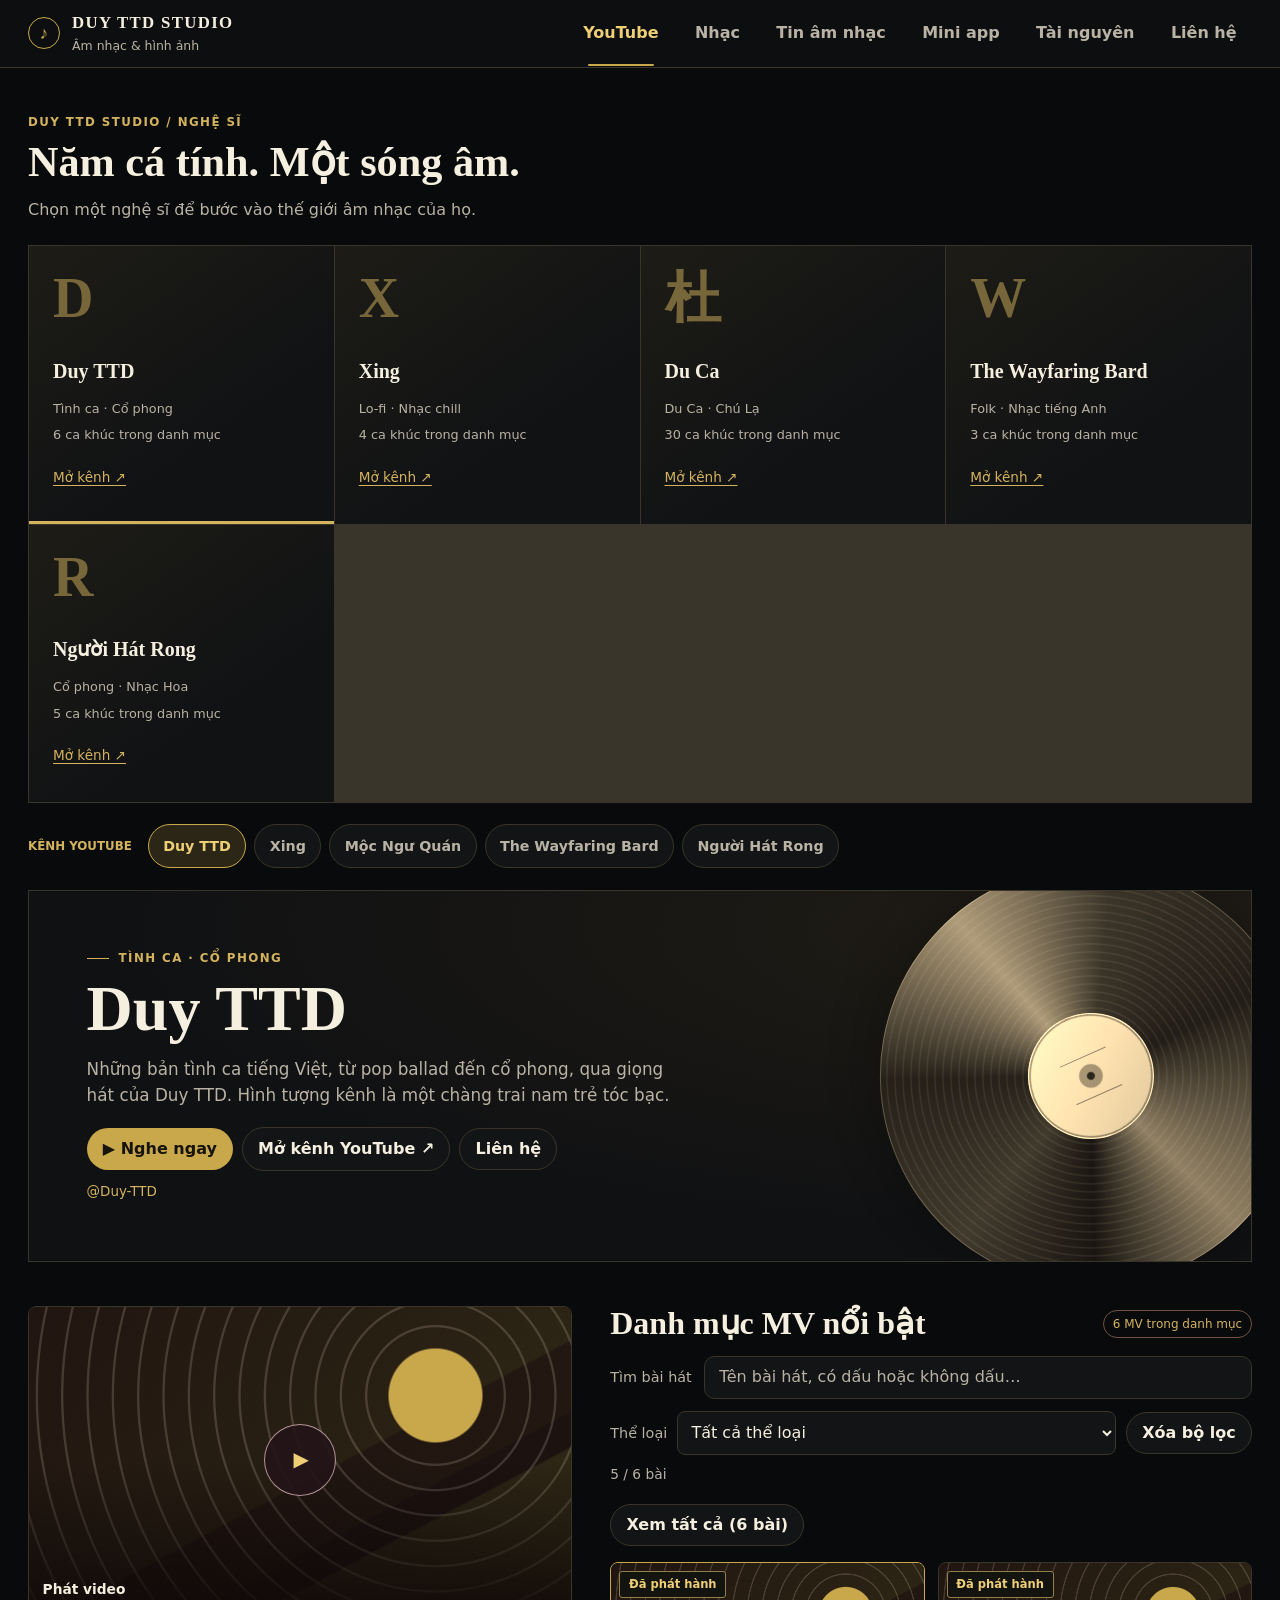
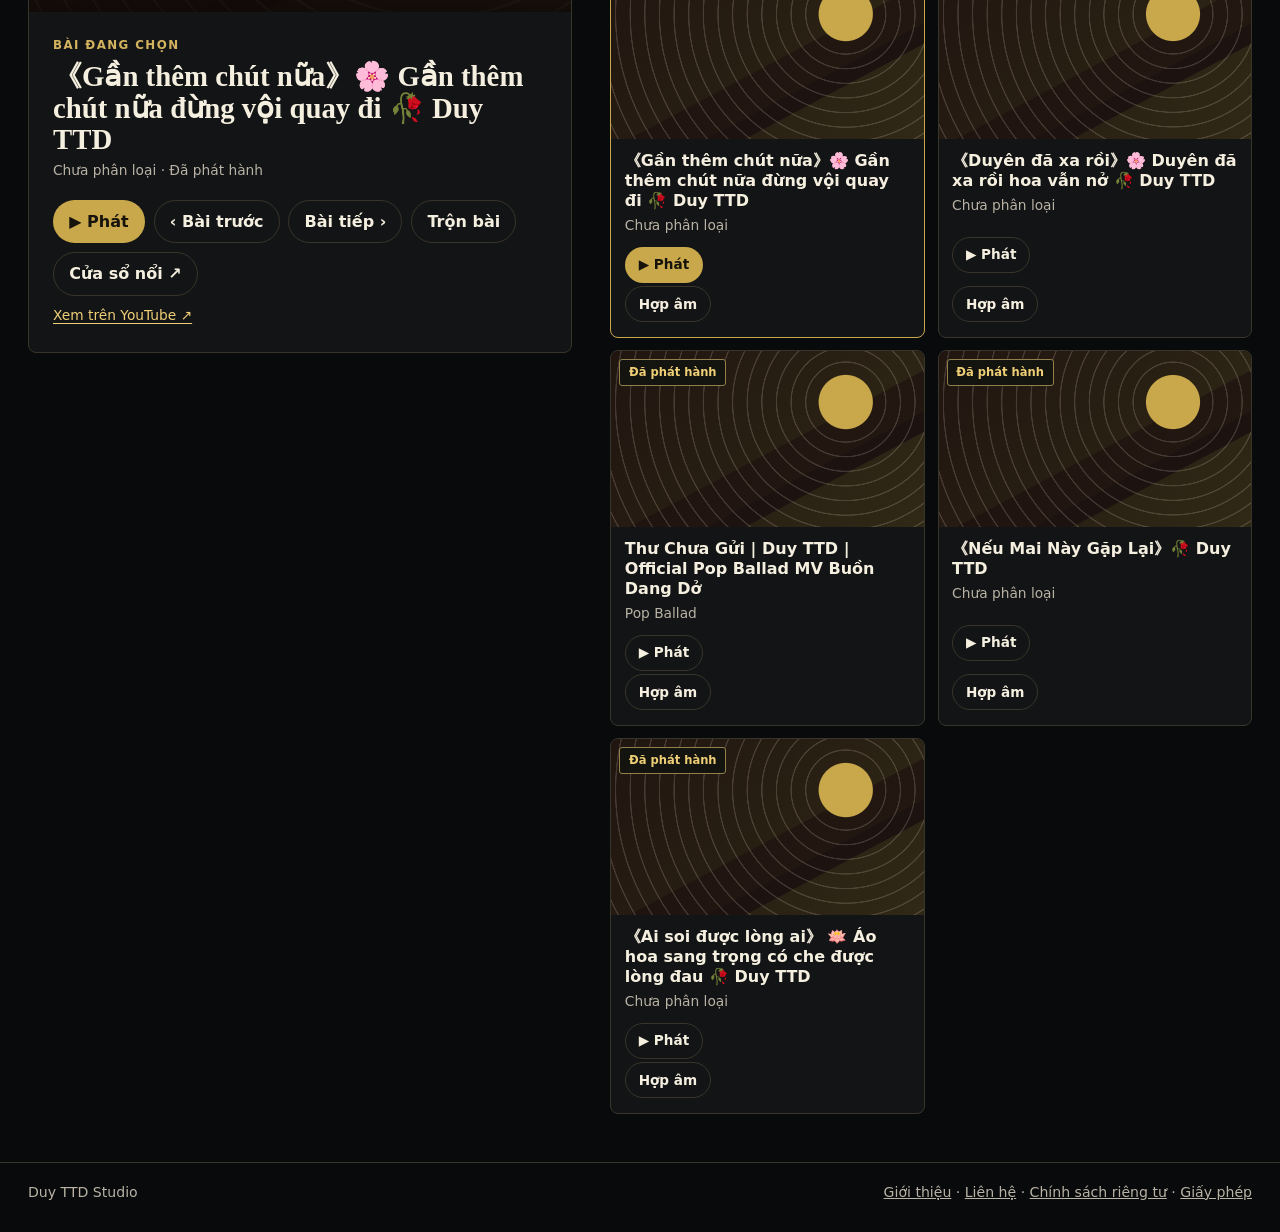
==== commit 0fa89823: "Đồng bộ dữ liệu kênh 2026-11-27 13:04 (giờ VN)" ====
--- a/index.html
+++ b/index.html
@@ -43,7 +43,8 @@
       <nav aria-label="Thông tin studio">
         <a href="./gioi-thieu.html">Giới thiệu</a> ·
         <a href="./lien-he.html">Liên hệ</a> ·
-        <a href="./chinh-sach-rieng-tu.html">Chính sách riêng tư</a>
+        <a href="./chinh-sach-rieng-tu.html">Chính sách riêng tư</a> ·
+        <a href="./giay-phep.html">Giấy phép</a>
       </nav>
     </div>
   </footer>
@@ -291,12 +292,12 @@
   <!-- Bản mở trực tiếp; chay.cjs / tao-web.cjs --demo đồng bộ từ JSON khi phục vụ / dựng. -->
   <script type="application/json" id="public-video-data">
 {
-  "docLuc": "2026-11-25T06:12:59.774Z",
+  "docLuc": "2026-11-25T16:42:38.131Z",
   "channels": [
     {
       "id": "duy",
       "handle": "@Duy-TTD",
-      "docLuc": "2026-11-25T06:12:59.774Z",
+      "docLuc": "2026-11-25T16:42:38.131Z",
       "videos": [
         {
           "id": "nO9bbyOmhnQ",
@@ -345,7 +346,7 @@
     {
       "id": "xing",
       "handle": "@Xing8424",
-      "docLuc": "2026-11-25T06:12:59.774Z",
+      "docLuc": "2026-11-25T16:42:38.131Z",
       "videos": [
         {
           "id": "OPs2hodaVVU",
@@ -380,7 +381,7 @@
     {
       "id": "other",
       "handle": "@MocNguQuan",
-      "docLuc": "2026-11-25T06:12:59.774Z",
+      "docLuc": "2026-11-25T16:42:38.131Z",
       "videos": [
         {
           "id": "3l5bYrC7V38",
@@ -597,7 +598,7 @@
     {
       "id": "en",
       "handle": "@TheWayfaringBardOfficial",
-      "docLuc": "2026-11-25T06:12:59.774Z",
+      "docLuc": "2026-11-25T16:42:38.131Z",
       "videos": [
         {
           "id": "PmJZ0oKZwNA",
@@ -625,7 +626,7 @@
     {
       "id": "zh",
       "handle": "@NguoiHatRongOfficial",
-      "docLuc": "2026-11-25T06:12:59.774Z",
+      "docLuc": "2026-11-25T16:42:38.131Z",
       "videos": [
         {
           "id": "prN4omJj_lc",
